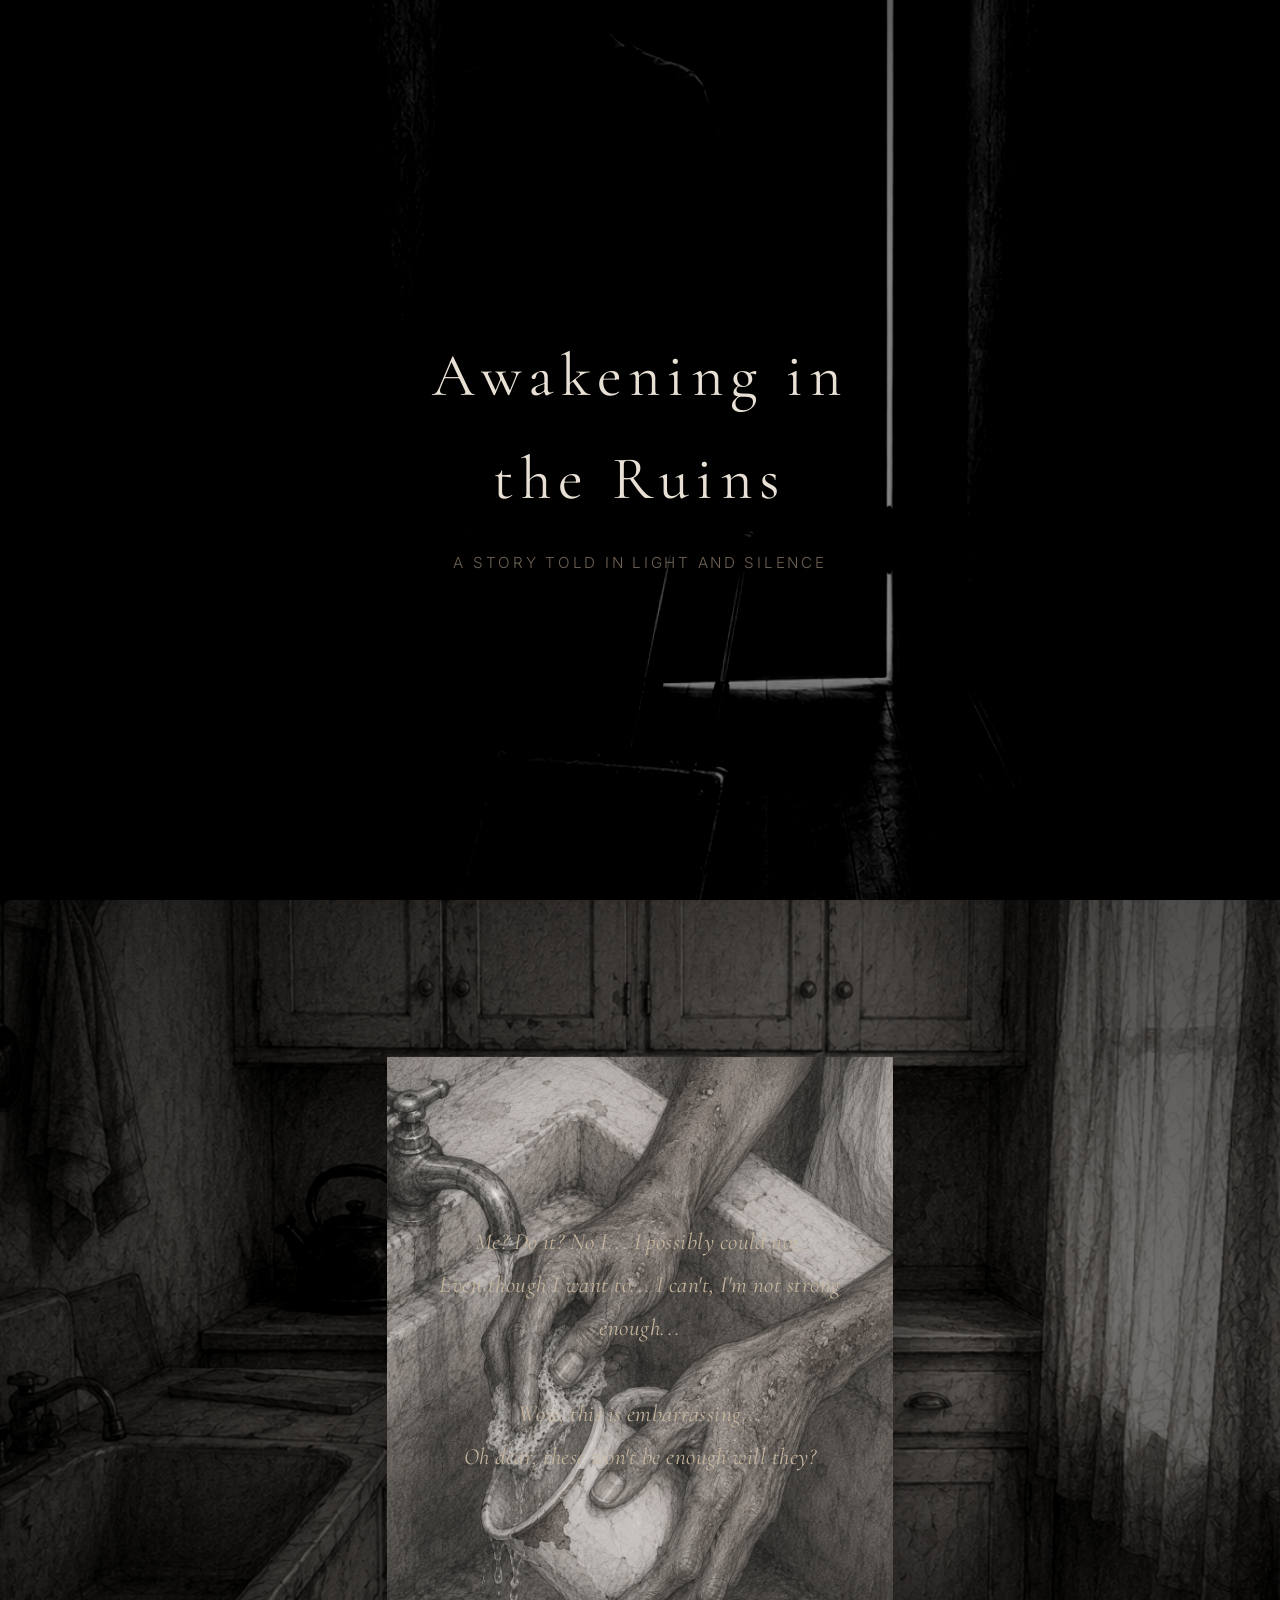
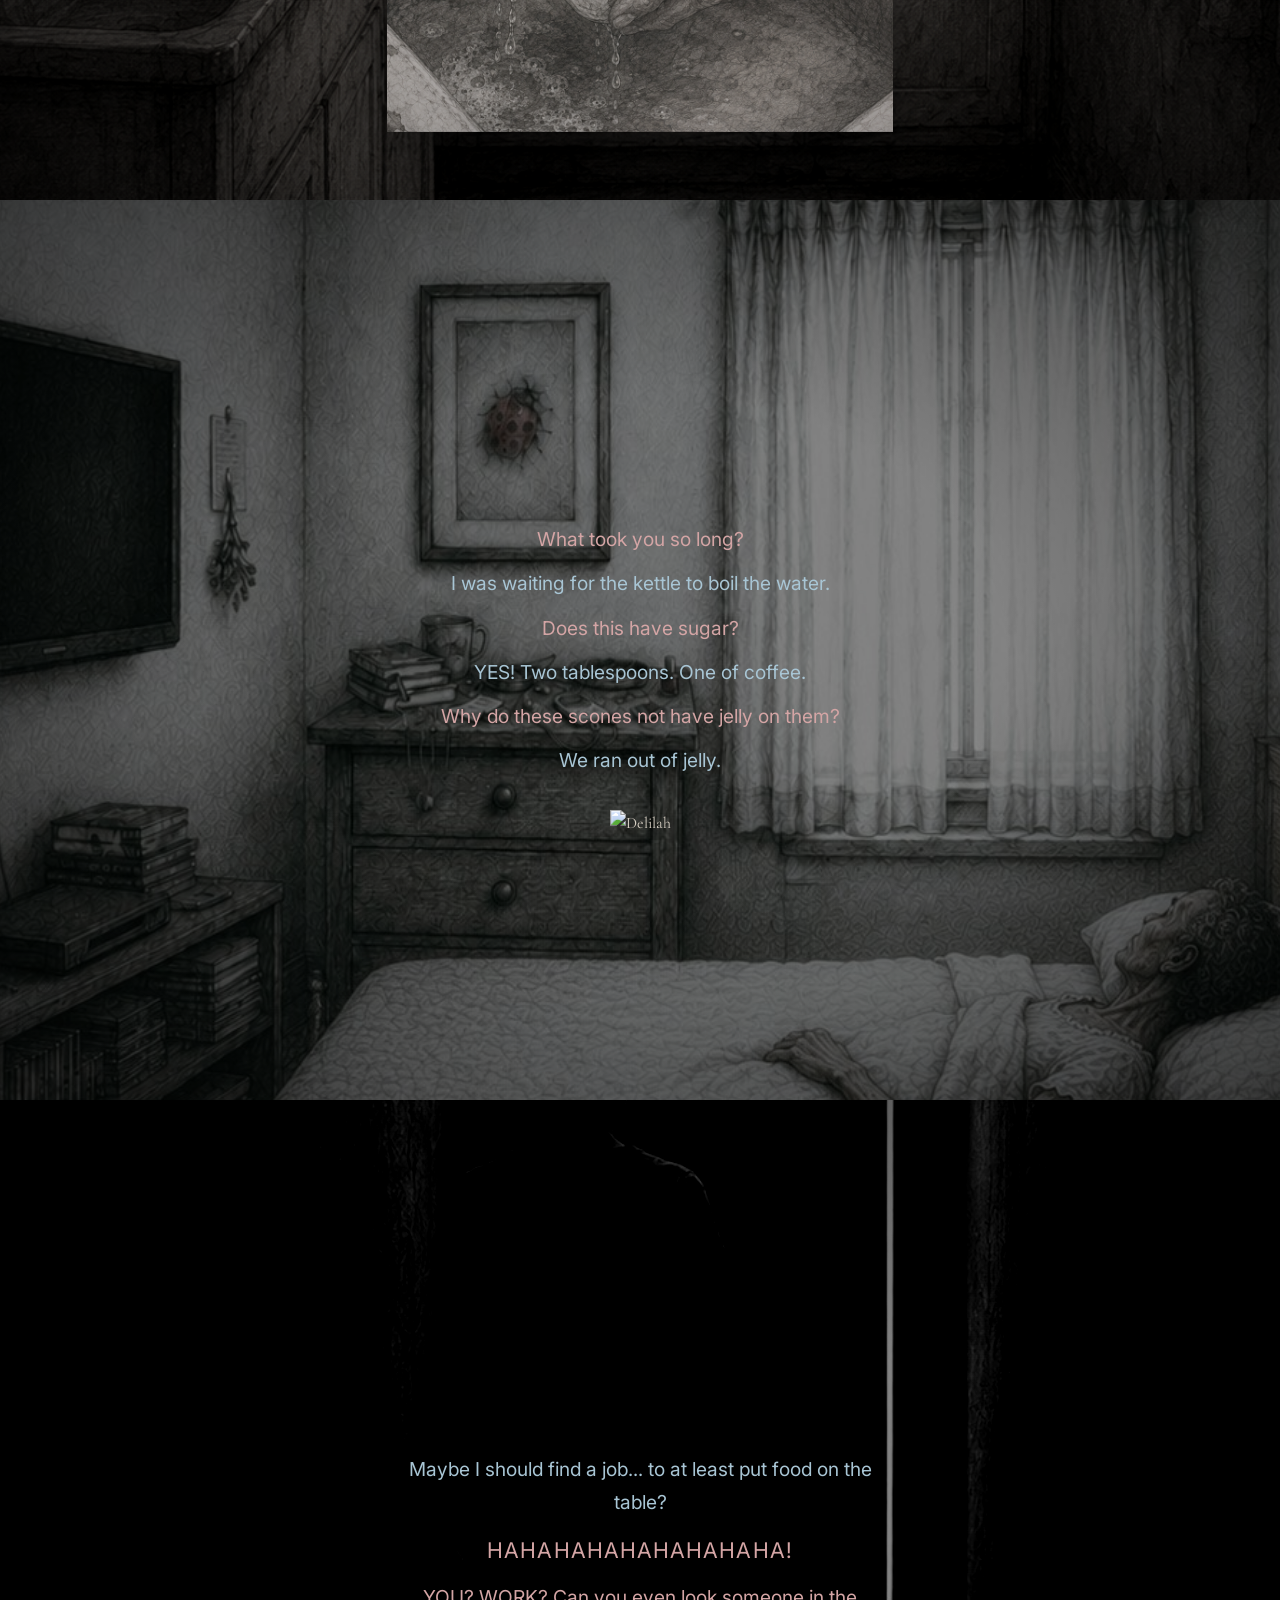
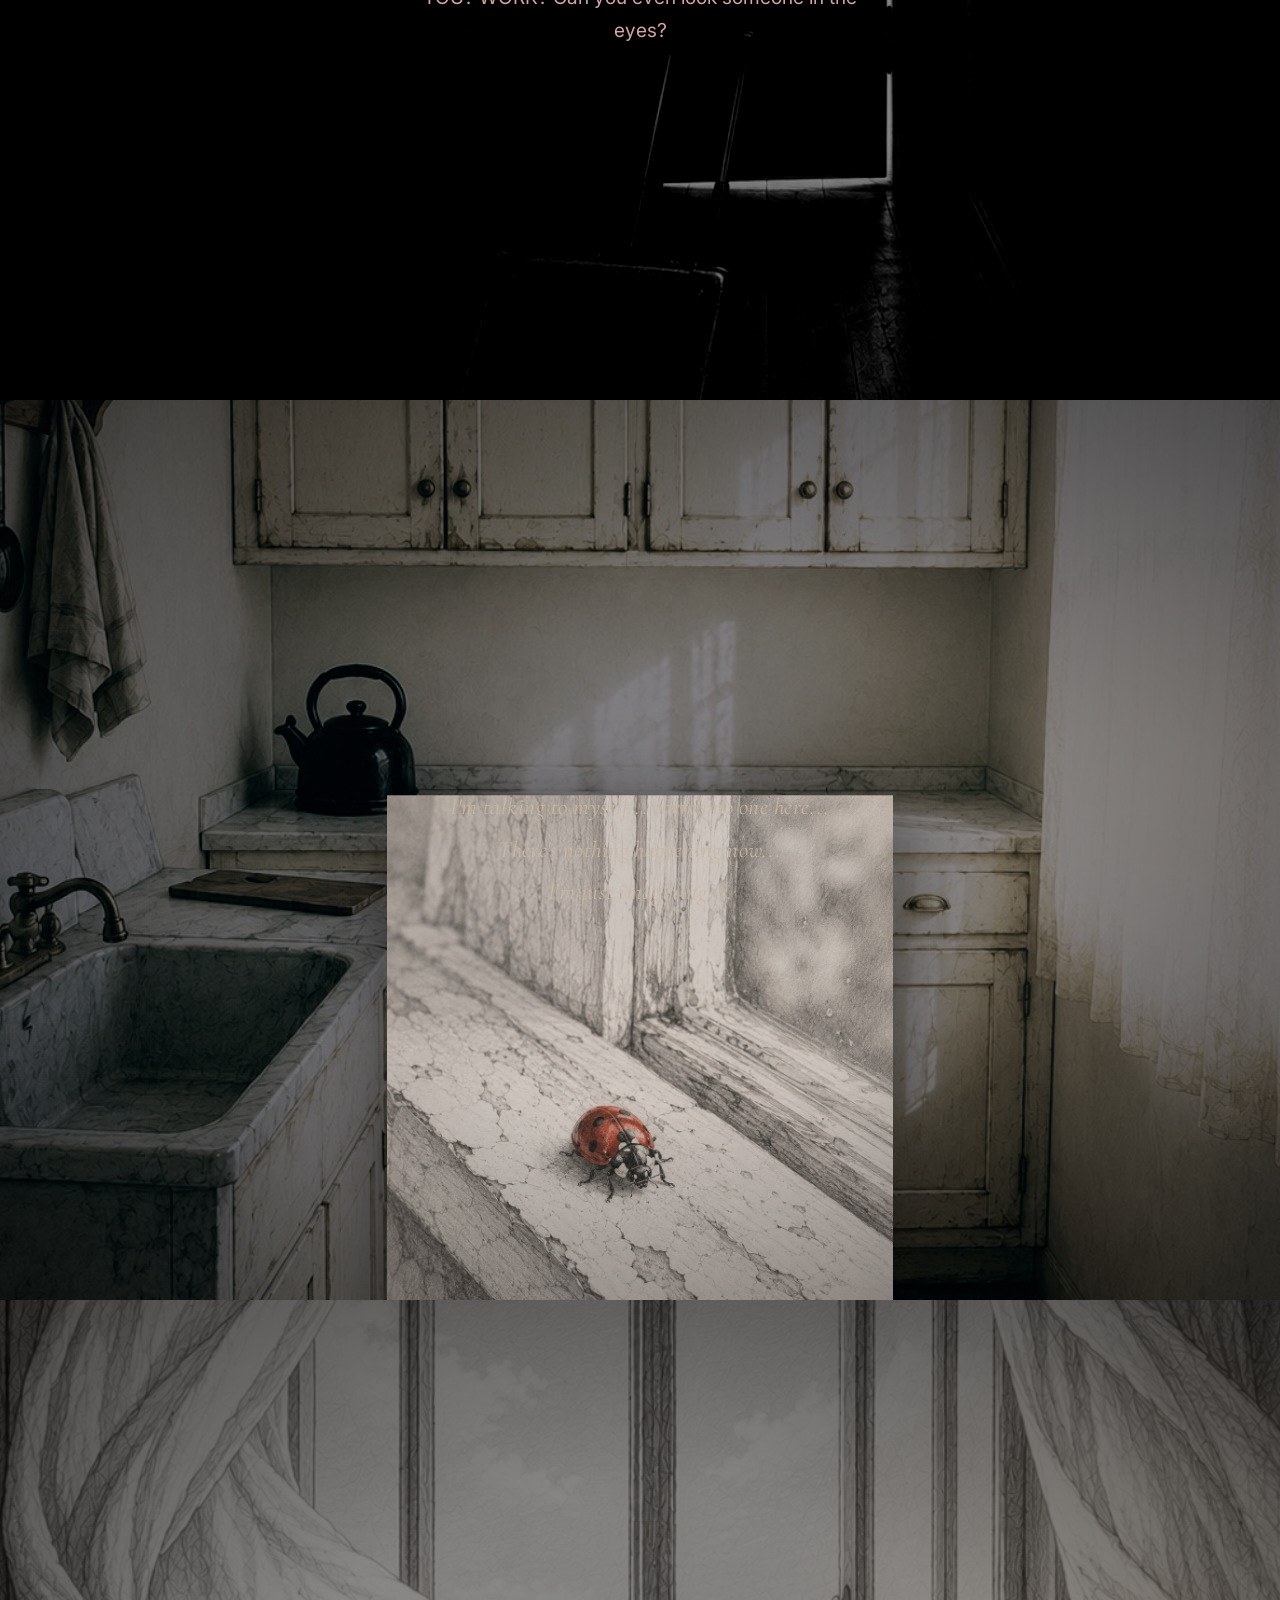
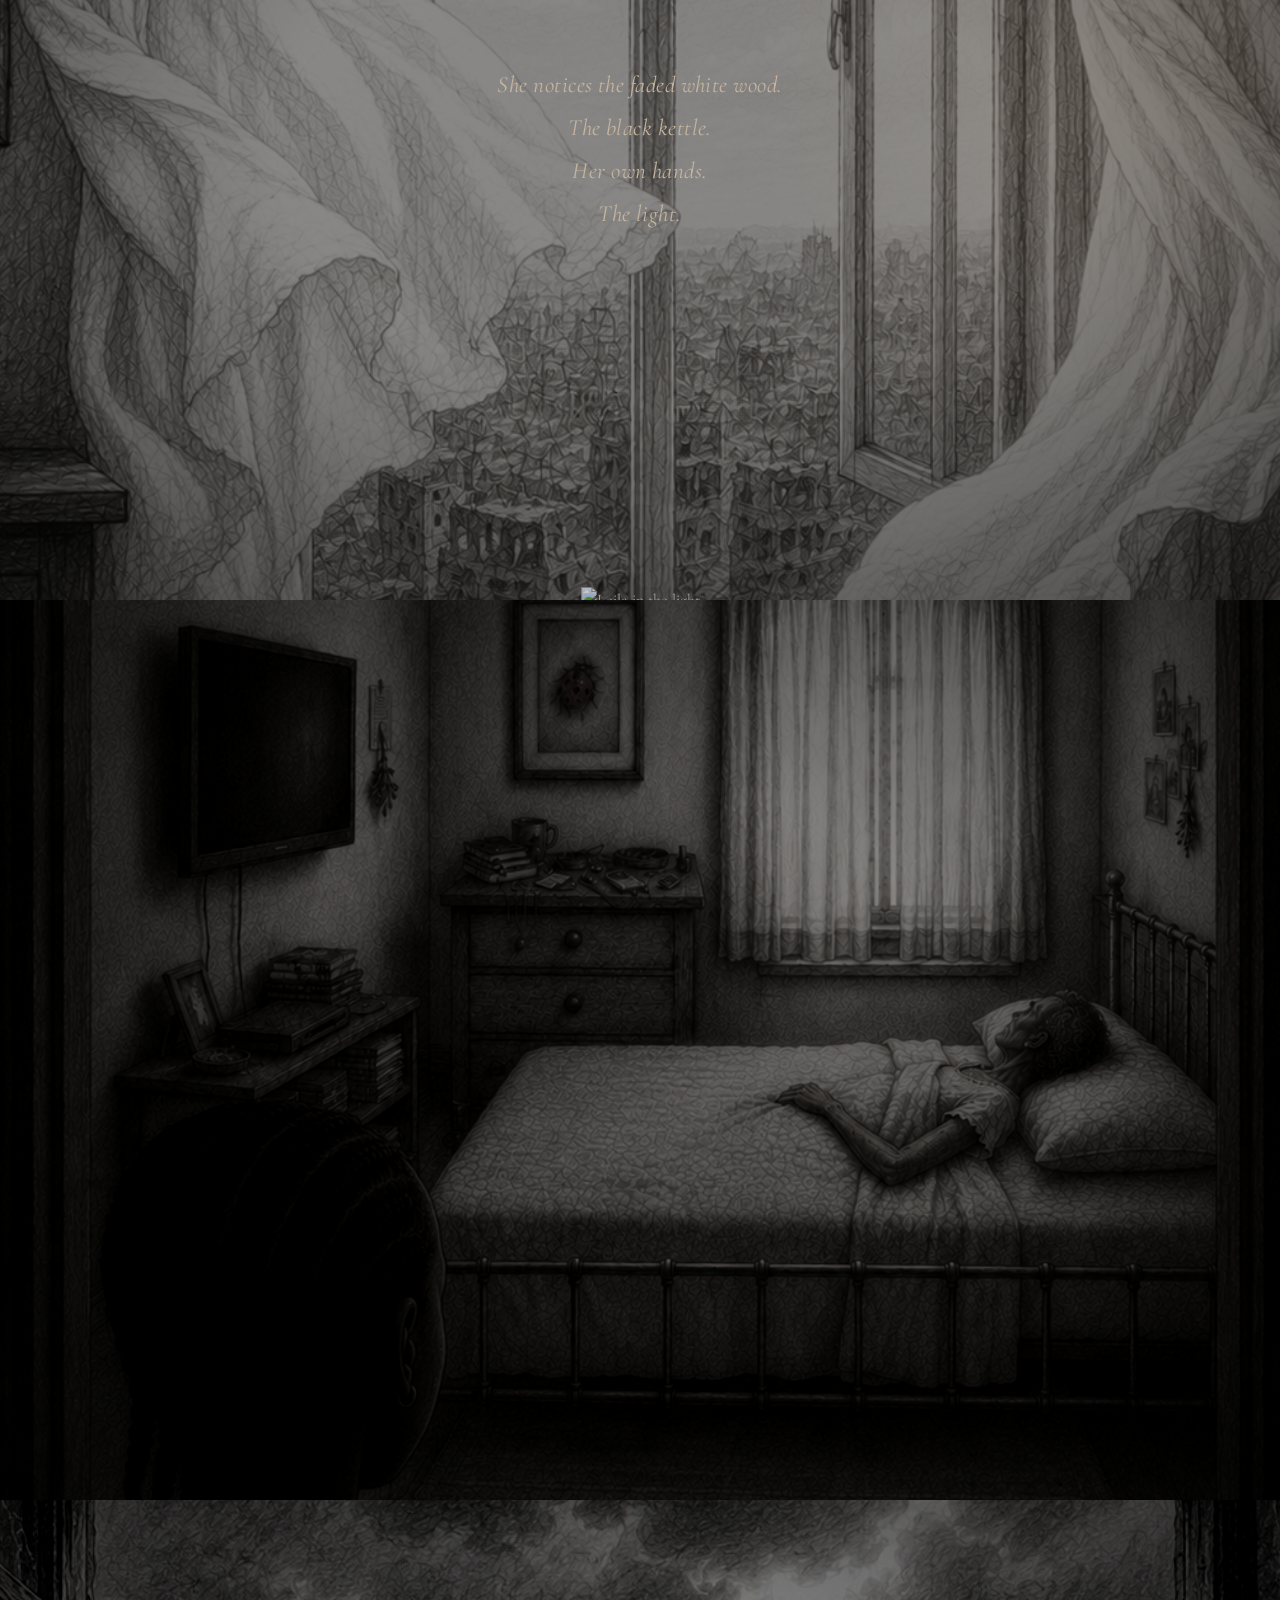
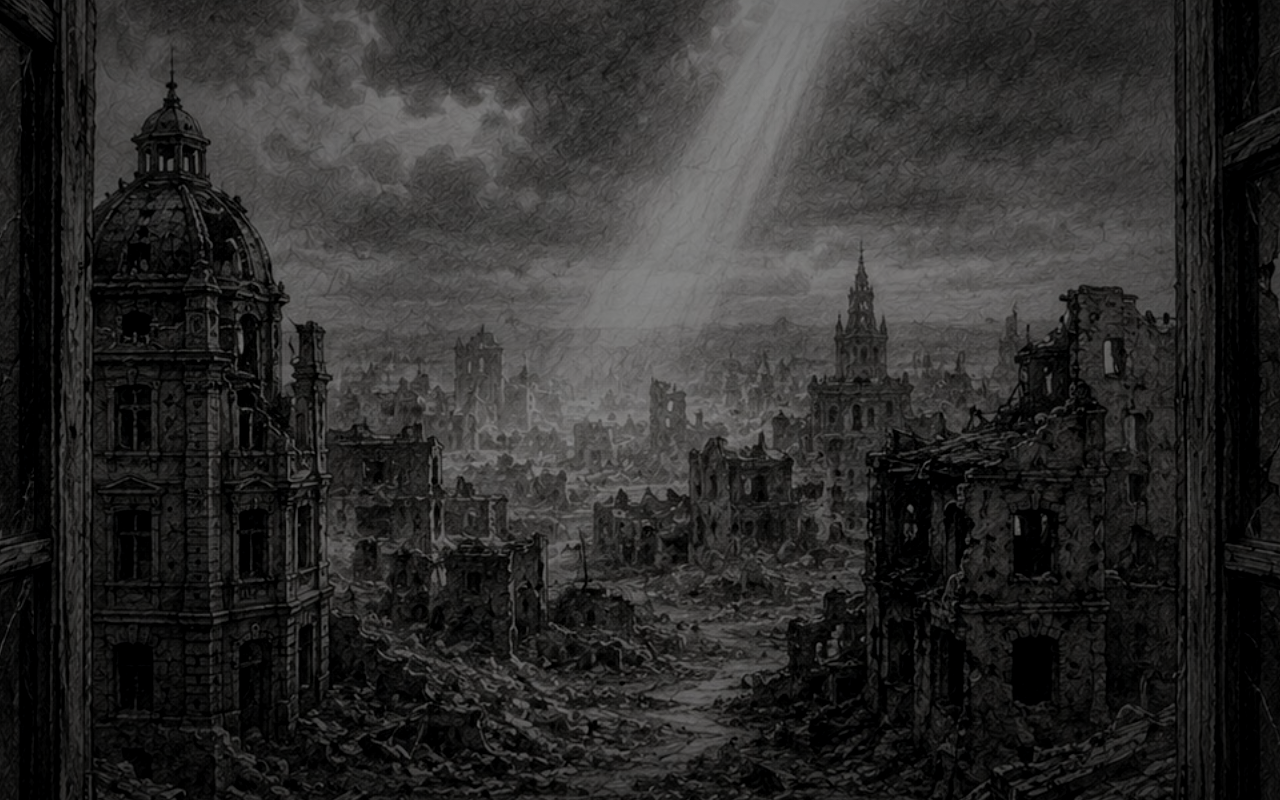
==== 1STORY/index.html @ d8fbcab4 "1st story 1st commit" ====
<!DOCTYPE html>
<html lang="en">
<head>
  <meta charset="UTF-8" />
  <meta name="viewport" content="width=device-width, initial-scale=1.0" />
  <title>Awakening in the Ruins</title>
  <link rel="preconnect" href="https://fonts.googleapis.com">
  <link href="https://fonts.googleapis.com/css2?family=Cormorant+Garamond:ital,wght@0,400;0,600;1,400&family=Inter:wght@300;400;500&display=swap" rel="stylesheet">
  <style>
    /* ========== RESET & BASE ========== */
    *, *::before, *::after { box-sizing: border-box; margin: 0; padding: 0; }
    html { scroll-behavior: smooth; }
    body {
      font-family: 'Cormorant Garamond', Georgia, serif;
      background: #0a0a0a;
      color: #d8d0c4;
      line-height: 1.7;
      overflow-x: hidden;
      cursor: default;
    }

    /* ========== PROGRESS ========== */
    #progress {
      position: fixed;
      top: 0;
      left: 0;
      height: 2px;
      background: linear-gradient(90deg, #8a7a6a, #c9b8a0);
      width: 0%;
      z-index: 200;
      transition: width 0.08s linear;
    }

    /* ========== FULL-SCREEN SCENE ========== */
    .scene {
      position: relative;
      width: 100%;
      min-height: 100vh;
      height: 100vh;
      overflow: hidden;
      display: flex;
      align-items: center;
      justify-content: center;
    }

    /* Layer system for depth */
    .layer {
      position: absolute;
      inset: 0;
      width: 100%;
      height: 100%;
    }

    .bg-layer {
      z-index: 1;
      background-size: cover;
      background-position: center;
      background-repeat: no-repeat;
      filter: brightness(0.55) contrast(1.15) saturate(0.7);
      transform: scale(1.05);
      transition: transform 0.1s linear;
    }

    .mid-layer {
      z-index: 2;
      display: flex;
      align-items: center;
      justify-content: center;
      pointer-events: none;
    }

    .mid-layer img {
      max-width: 70%;
      max-height: 75vh;
      object-fit: contain;
      filter: drop-shadow(0 20px 40px rgba(0,0,0,0.6));
      opacity: 0;
      transform: translateY(40px) scale(0.97);
      transition: opacity 1.2s cubic-bezier(0.22, 1, 0.36, 1),
                  transform 1.2s cubic-bezier(0.22, 1, 0.36, 1);
    }

    .mid-layer img.visible {
      opacity: 1;
      transform: translateY(0) scale(1);
    }

    /* Text layer */
    .text-layer {
      position: relative;
      z-index: 10;
      max-width: 620px;
      padding: 0 6vw;
      text-align: center;
    }

    /* ========== TYPOGRAPHY ========== */
    .internal {
      font-family: 'Cormorant Garamond', serif;
      font-style: italic;
      font-weight: 400;
      font-size: clamp(1.15rem, 2.4vw, 1.45rem);
      color: #c9b8a0;
      letter-spacing: 0.02em;
      line-height: 1.85;
      opacity: 0;
      transform: translateY(25px);
      transition: opacity 1s ease, transform 1s ease;
    }
    .internal.visible {
      opacity: 0.95;
      transform: translateY(0);
    }

    .dialogue {
      font-family: 'Inter', system-ui, sans-serif;
      font-weight: 400;
      font-size: clamp(1rem, 2vw, 1.2rem);
      line-height: 1.7;
      margin: 0.6em 0;
      opacity: 0;
      transform: translateY(20px);
      transition: opacity 0.9s ease, transform 0.9s ease;
    }
    .dialogue.visible {
      opacity: 1;
      transform: translateY(0);
    }

    .delilah { color: #d4a5a5; }
    .leila   { color: #a8c5d4; }

    .title {
      font-family: 'Cormorant Garamond', serif;
      font-weight: 400;
      font-size: clamp(2.2rem, 6vw, 3.8rem);
      letter-spacing: 0.12em;
      color: #e8e0d5;
      margin-bottom: 1.2rem;
      opacity: 0;
      transform: translateY(30px);
      transition: all 1.4s cubic-bezier(0.22, 1, 0.36, 1);
    }
    .title.visible {
      opacity: 1;
      transform: translateY(0);
    }

    .subtitle {
      font-family: 'Inter', sans-serif;
      font-weight: 300;
      font-size: 0.95rem;
      letter-spacing: 0.18em;
      text-transform: uppercase;
      color: #8a7a6a;
      opacity: 0;
      transition: opacity 1.6s ease 0.3s;
    }
    .subtitle.visible { opacity: 0.8; }

    /* ========== SPECIAL EFFECTS ========== */
    /* Soft floating */
    .float {
      animation: float 8s ease-in-out infinite;
    }
    @keyframes float {
      0%, 100% { transform: translateY(0); }
      50% { transform: translateY(-12px); }
    }

    /* Subtle tilt on intense moments */
    .tilt {
      transition: transform 0.4s ease;
    }
    .tilt.active {
      transform: rotate(-1.2deg) scale(1.02);
    }

    /* Shake for confrontation */
    .shake {
      animation: none;
    }
    .shake.active {
      animation: shake 0.5s cubic-bezier(.36,.07,.19,.97) both;
    }
    @keyframes shake {
      10%, 90% { transform: translateX(-1px); }
      20%, 80% { transform: translateX(2px); }
      30%, 50%, 70% { transform: translateX(-3px); }
      40%, 60% { transform: translateX(3px); }
    }

    /* Light beam for awakening */
    .light-beam {
      position: absolute;
      top: 0;
      right: -10%;
      width: 55%;
      height: 100%;
      background: radial-gradient(ellipse at 70% 40%, rgba(255, 220, 170, 0.12) 0%, transparent 65%);
      z-index: 3;
      pointer-events: none;
      opacity: 0;
      transition: opacity 2s ease;
    }
    .light-beam.visible { opacity: 1; }

    /* Sumi-e atmosphere overlays */
    .ink-wash {
      position: absolute;
      inset: 0;
      background: radial-gradient(ellipse at center, transparent 40%, rgba(0,0,0,0.45) 100%);
      z-index: 4;
      pointer-events: none;
    }

    /* Caption under images */
    .caption {
      position: absolute;
      bottom: 6vh;
      left: 0;
      right: 0;
      text-align: center;
      font-family: 'Inter', sans-serif;
      font-size: 0.75rem;
      letter-spacing: 0.15em;
      text-transform: uppercase;
      color: #6a5e52;
      z-index: 15;
      opacity: 0;
      transition: opacity 1s ease 0.4s;
    }
    .caption.visible { opacity: 0.7; }

    /* Final lines */
    .final-line {
      font-family: 'Cormorant Garamond', serif;
      font-size: clamp(1.3rem, 3vw, 1.8rem);
      letter-spacing: 0.08em;
      color: #c9b8a0;
      margin: 0.8rem 0;
      opacity: 0;
      transform: translateY(20px);
      transition: all 1.2s ease;
    }
    .final-line.visible {
      opacity: 0.95;
      transform: translateY(0);
    }

    /* Mobile */
    @media (max-width: 700px) {
      .mid-layer img { max-width: 88%; max-height: 55vh; }
      .text-layer { padding: 0 5vw; }
      .scene { height: auto; min-height: 100vh; padding: 12vh 0; }
    }
  </style>
</head>
<body>

  <div id="progress"></div>

  <!-- ========== INTRO ========== -->
  <section class="scene" id="intro">
    <div class="layer bg-layer" style="background-image: url('images/bg-dark-texture.jpg');"></div>
    <div class="ink-wash"></div>
    <div class="text-layer">
      <h1 class="title">Awakening in the Ruins</h1>
      <p class="subtitle">A story told in light and silence</p>
    </div>
  </section>

  <!-- ========== KITCHEN ========== -->
  <section class="scene" id="kitchen">
    <div class="layer bg-layer" style="background-image: url('images/bg-kitchen-dark.jpg');"></div>
    <div class="ink-wash"></div>

    <div class="layer mid-layer">
      <img src="images/01-leila-washing-cup.jpg" alt="Leila washing a cup" class="float" data-speed="0.15">
    </div>

    <div class="text-layer">
      <p class="internal">
        Me? Do it? No I... I possibly could not.<br>
        Even though I want to... I can't, I'm not strong enough...<br><br>
        Wow, this is embarrassing...<br>
        Oh dear, these won't be enough will they?
      </p>
    </div>
    <p class="caption">The last scones • The empty cabinets</p>
  </section>

  <!-- ========== BEDROOM ========== -->
  <section class="scene" id="bedroom">
    <div class="layer bg-layer" style="background-image: url('images/bg-bedroom.jpg');"></div>
    <div class="ink-wash"></div>

    <div class="layer mid-layer">
      <img src="images/03-delilah-portrait.jpg" alt="Delilah" data-speed="0.12">
    </div>

    <div class="text-layer">
      <p class="dialogue delilah">What took you so long?</p>
      <p class="dialogue leila">I was waiting for the kettle to boil the water.</p>
      <p class="dialogue delilah">Does this have sugar?</p>
      <p class="dialogue leila">YES! Two tablespoons. One of coffee.</p>
      <p class="dialogue delilah">Why do these scones not have jelly on them?</p>
      <p class="dialogue leila">We ran out of jelly.</p>
    </div>
    <p class="caption">Delilah</p>
  </section>

  <!-- ========== ARGUMENT ========== -->
  <section class="scene" id="argument">
    <div class="layer bg-layer" style="background-image: url('images/bg-dark-texture.jpg');"></div>
    <div class="ink-wash"></div>

    <div class="text-layer">
      <p class="dialogue leila">Maybe I should find a job... to at least put food on the table?</p>
      <p class="dialogue delilah" style="font-size: 1.35rem; letter-spacing: 0.05em;">HAHAHAHAHAHAHAHAHA!</p>
      <p class="dialogue delilah">YOU? WORK? Can you even look someone in the eyes?</p>
    </div>
  </section>

  <!-- ========== AWAKENING ========== -->
  <section class="scene" id="awakening">
    <div class="layer bg-layer" style="background-image: url('images/bg-kitchen-light.jpg');"></div>
    <div class="light-beam"></div>
    <div class="ink-wash"></div>

    <div class="layer mid-layer">
      <img src="images/06-ladybug.jpg" alt="Ladybug" class="float" data-speed="0.08">
    </div>

    <div class="text-layer">
      <p class="internal">
        I'm talking to myself... there's no one here...<br>
        There's nothing happening now...<br>
        I'm just imagining it.
      </p>
    </div>
    <p class="caption">The first real thing</p>
  </section>

  <!-- ========== BODY AWARENESS ========== -->
  <section class="scene" id="awareness">
    <div class="layer bg-layer" style="background-image: url('images/bg-window-light.jpg');"></div>
    <div class="light-beam visible"></div>
    <div class="ink-wash"></div>

    <div class="layer mid-layer">
      <img src="images/07-leila-in-light.jpg" alt="Leila in the light" data-speed="0.1">
    </div>

    <div class="text-layer">
      <p class="internal">
        She notices the faded white wood.<br>
        The black kettle.<br>
        Her own hands.<br>
        The light.
      </p>
    </div>
  </section>

  <!-- ========== CONFRONTATION ========== -->
  <section class="scene" id="confrontation">
    <div class="layer bg-layer" style="background-image: url('images/bg-bedroom-dark.jpg');"></div>
    <div class="ink-wash"></div>

    <div class="layer mid-layer">
      <img src="images/08-pillow.jpg" alt="The pillow" class="tilt" data-speed="0.05">
    </div>

    <div class="text-layer">
      <p class="dialogue leila" style="font-size: 1.3rem;">I'm leaving!</p>
      <p class="dialogue delilah">Not this again!</p>
      <p class="dialogue leila">I finally understand what you meant...<br>It was all in my head.</p>
    </div>
    <p class="caption">You wanted to die... so there</p>
  </section>

  <!-- ========== ESCAPE ========== -->
  <section class="scene" id="escape">
    <div class="layer bg-layer" style="background-image: url('images/bg-ruins.jpg');"></div>
    <div class="ink-wash"></div>

    <div class="layer mid-layer">
      <img src="images/10-dancing-in-ruins.jpg" alt="Leila dancing" class="float" data-speed="0.18">
    </div>

    <div class="text-layer">
      <p class="final-line">It was all in her head.</p>
      <p class="final-line">And now she was free.</p>
    </div>
  </section>

  <script>
    // Progress bar
    const progress = document.getElementById('progress');
    window.addEventListener('scroll', () => {
      const scrollTop = window.scrollY;
      const docHeight = document.documentElement.scrollHeight - window.innerHeight;
      progress.style.width = (scrollTop / docHeight) * 100 + '%';
    });

    // Intersection Observer for progressive reveal
    const observerOptions = { threshold: 0.25, rootMargin: '0px 0px -10% 0px' };
    
    const revealObserver = new IntersectionObserver((entries) => {
      entries.forEach(entry => {
        if (entry.isIntersecting) {
          entry.target.classList.add('visible');
          
          // Special effects for intense scenes
          if (entry.target.closest('#confrontation')) {
            const img = entry.target.closest('.scene').querySelector('.tilt');
            if (img) {
              img.classList.add('active');
              setTimeout(() => img.classList.remove('active'), 800);
            }
          }
          
          // Light beam
          const beam = entry.target.closest('.scene')?.querySelector('.light-beam');
          if (beam) beam.classList.add('visible');
        }
      });
    }, observerOptions);

    // Observe all revealable elements
    document.querySelectorAll('.internal, .dialogue, .title, .subtitle, .final-line, .mid-layer img, .caption')
      .forEach(el => revealObserver.observe(el));

    // Simple parallax on background layers
    const bgLayers = document.querySelectorAll('.bg-layer');
    const midImages = document.querySelectorAll('.mid-layer img[data-speed]');

    window.addEventListener('scroll', () => {
      const scrollY = window.scrollY;

      bgLayers.forEach(layer => {
        const speed = 0.25;
        const yPos = -(scrollY * speed);
        layer.style.transform = `scale(1.08) translateY(${yPos * 0.15}px)`;
      });

      midImages.forEach(img => {
        const speed = parseFloat(img.dataset.speed) || 0.1;
        const rect = img.getBoundingClientRect();
        const center = rect.top + rect.height / 2;
        const viewCenter = window.innerHeight / 2;
        const offset = (center - viewCenter) * speed;
        img.style.transform = `translateY(${offset}px)`;
      });
    });
  </script>
</body>
</html>
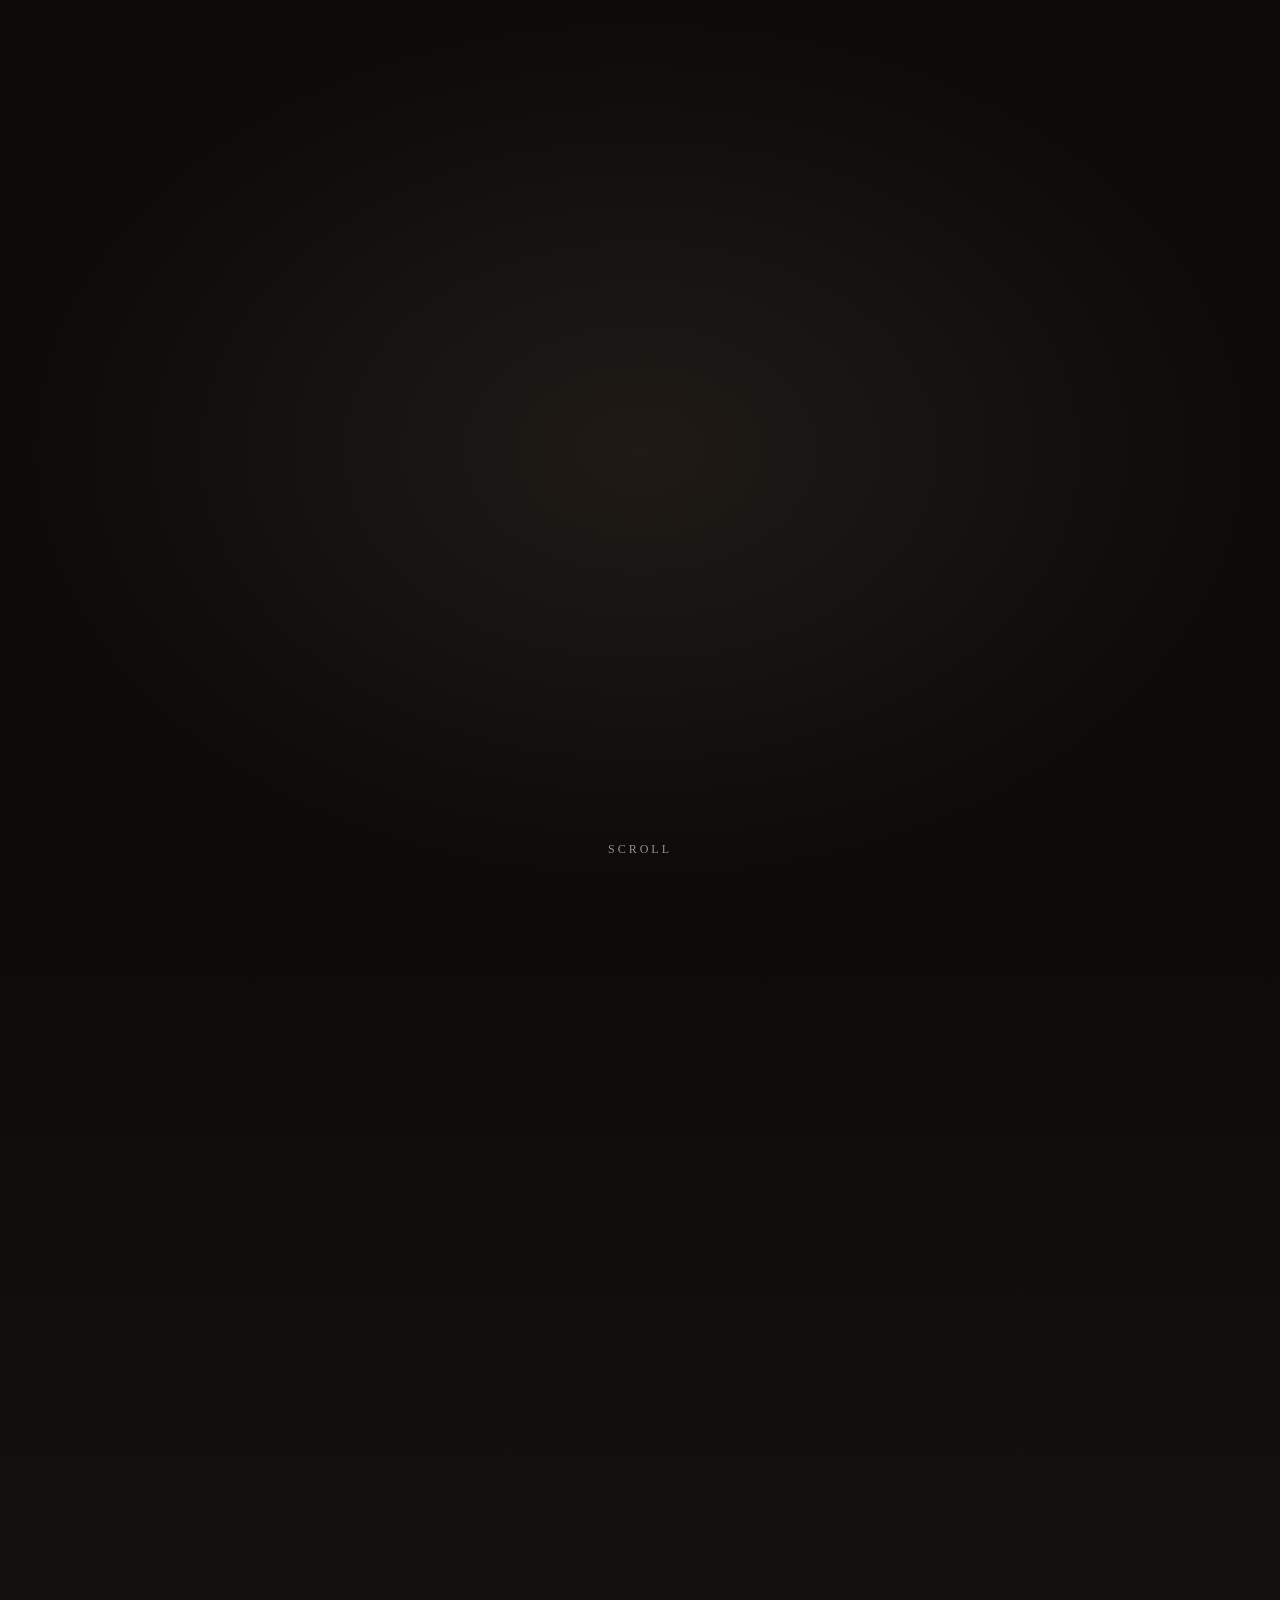
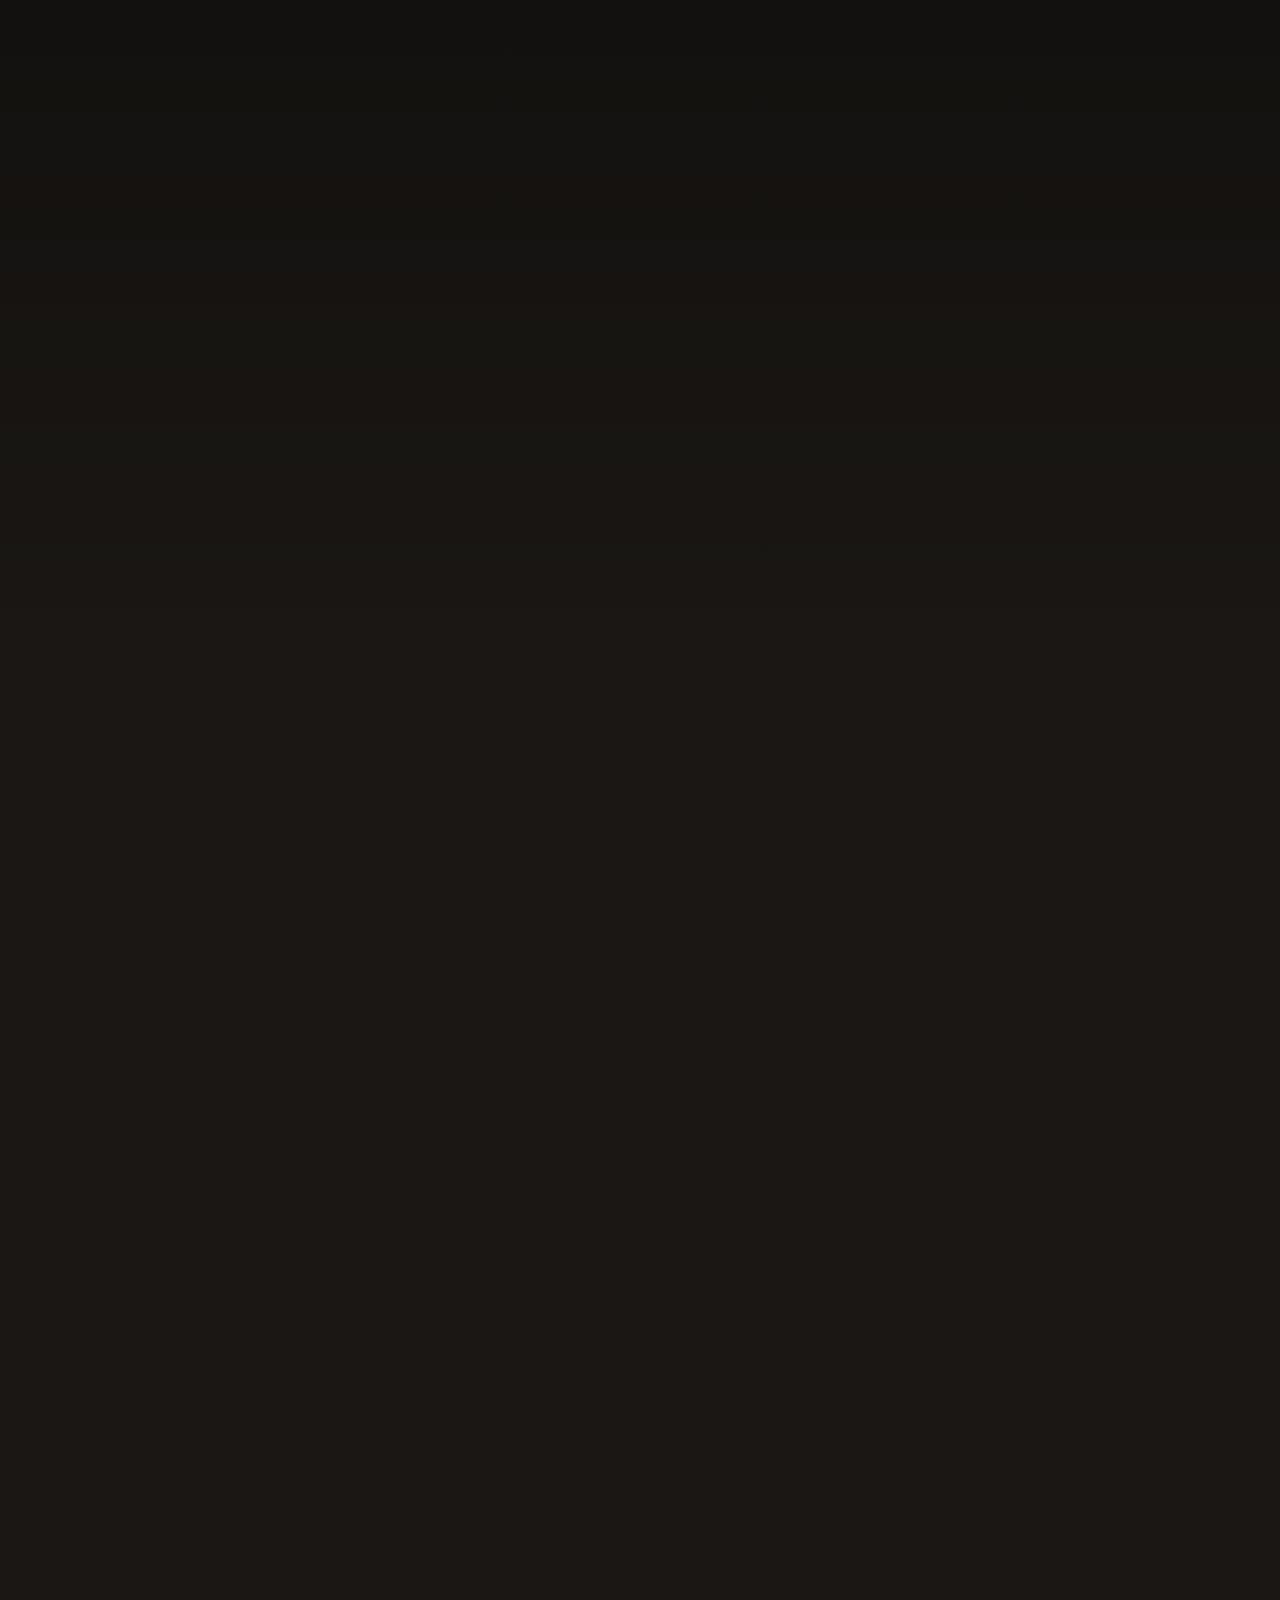
==== commit c7a66772: "1st story 2nd commit" ====
--- a/1STORY/index.html
+++ b/1STORY/index.html
@@ -1,458 +1,1795 @@
 <!DOCTYPE html>
 <html lang="en">
 <head>
-  <meta charset="UTF-8" />
-  <meta name="viewport" content="width=device-width, initial-scale=1.0" />
-  <title>Awakening in the Ruins</title>
-  <link rel="preconnect" href="https://fonts.googleapis.com">
-  <link href="https://fonts.googleapis.com/css2?family=Cormorant+Garamond:ital,wght@0,400;0,600;1,400&family=Inter:wght@300;400;500&display=swap" rel="stylesheet">
-  <style>
-    /* ========== RESET & BASE ========== */
-    *, *::before, *::after { box-sizing: border-box; margin: 0; padding: 0; }
-    html { scroll-behavior: smooth; }
-    body {
-      font-family: 'Cormorant Garamond', Georgia, serif;
-      background: #0a0a0a;
-      color: #d8d0c4;
-      line-height: 1.7;
-      overflow-x: hidden;
-      cursor: default;
-    }
-
-    /* ========== PROGRESS ========== */
-    #progress {
-      position: fixed;
-      top: 0;
-      left: 0;
-      height: 2px;
-      background: linear-gradient(90deg, #8a7a6a, #c9b8a0);
-      width: 0%;
-      z-index: 200;
-      transition: width 0.08s linear;
-    }
-
-    /* ========== FULL-SCREEN SCENE ========== */
-    .scene {
-      position: relative;
-      width: 100%;
-      min-height: 100vh;
-      height: 100vh;
-      overflow: hidden;
-      display: flex;
-      align-items: center;
-      justify-content: center;
-    }
-
-    /* Layer system for depth */
-    .layer {
-      position: absolute;
-      inset: 0;
-      width: 100%;
-      height: 100%;
-    }
-
-    .bg-layer {
-      z-index: 1;
-      background-size: cover;
-      background-position: center;
-      background-repeat: no-repeat;
-      filter: brightness(0.55) contrast(1.15) saturate(0.7);
-      transform: scale(1.05);
-      transition: transform 0.1s linear;
-    }
-
-    .mid-layer {
-      z-index: 2;
-      display: flex;
-      align-items: center;
-      justify-content: center;
-      pointer-events: none;
-    }
-
-    .mid-layer img {
-      max-width: 70%;
-      max-height: 75vh;
-      object-fit: contain;
-      filter: drop-shadow(0 20px 40px rgba(0,0,0,0.6));
-      opacity: 0;
-      transform: translateY(40px) scale(0.97);
-      transition: opacity 1.2s cubic-bezier(0.22, 1, 0.36, 1),
-                  transform 1.2s cubic-bezier(0.22, 1, 0.36, 1);
-    }
-
-    .mid-layer img.visible {
-      opacity: 1;
-      transform: translateY(0) scale(1);
-    }
-
-    /* Text layer */
-    .text-layer {
-      position: relative;
-      z-index: 10;
-      max-width: 620px;
-      padding: 0 6vw;
-      text-align: center;
-    }
-
-    /* ========== TYPOGRAPHY ========== */
-    .internal {
-      font-family: 'Cormorant Garamond', serif;
-      font-style: italic;
-      font-weight: 400;
-      font-size: clamp(1.15rem, 2.4vw, 1.45rem);
-      color: #c9b8a0;
-      letter-spacing: 0.02em;
-      line-height: 1.85;
-      opacity: 0;
-      transform: translateY(25px);
-      transition: opacity 1s ease, transform 1s ease;
-    }
-    .internal.visible {
-      opacity: 0.95;
-      transform: translateY(0);
-    }
-
-    .dialogue {
-      font-family: 'Inter', system-ui, sans-serif;
-      font-weight: 400;
-      font-size: clamp(1rem, 2vw, 1.2rem);
-      line-height: 1.7;
-      margin: 0.6em 0;
-      opacity: 0;
-      transform: translateY(20px);
-      transition: opacity 0.9s ease, transform 0.9s ease;
-    }
-    .dialogue.visible {
-      opacity: 1;
-      transform: translateY(0);
-    }
-
-    .delilah { color: #d4a5a5; }
-    .leila   { color: #a8c5d4; }
-
-    .title {
-      font-family: 'Cormorant Garamond', serif;
-      font-weight: 400;
-      font-size: clamp(2.2rem, 6vw, 3.8rem);
-      letter-spacing: 0.12em;
-      color: #e8e0d5;
-      margin-bottom: 1.2rem;
-      opacity: 0;
-      transform: translateY(30px);
-      transition: all 1.4s cubic-bezier(0.22, 1, 0.36, 1);
-    }
-    .title.visible {
-      opacity: 1;
-      transform: translateY(0);
-    }
-
-    .subtitle {
-      font-family: 'Inter', sans-serif;
-      font-weight: 300;
-      font-size: 0.95rem;
-      letter-spacing: 0.18em;
-      text-transform: uppercase;
-      color: #8a7a6a;
-      opacity: 0;
-      transition: opacity 1.6s ease 0.3s;
-    }
-    .subtitle.visible { opacity: 0.8; }
-
-    /* ========== SPECIAL EFFECTS ========== */
-    /* Soft floating */
-    .float {
-      animation: float 8s ease-in-out infinite;
-    }
-    @keyframes float {
-      0%, 100% { transform: translateY(0); }
-      50% { transform: translateY(-12px); }
-    }
-
-    /* Subtle tilt on intense moments */
-    .tilt {
-      transition: transform 0.4s ease;
-    }
-    .tilt.active {
-      transform: rotate(-1.2deg) scale(1.02);
-    }
-
-    /* Shake for confrontation */
-    .shake {
-      animation: none;
-    }
-    .shake.active {
-      animation: shake 0.5s cubic-bezier(.36,.07,.19,.97) both;
-    }
-    @keyframes shake {
-      10%, 90% { transform: translateX(-1px); }
-      20%, 80% { transform: translateX(2px); }
-      30%, 50%, 70% { transform: translateX(-3px); }
-      40%, 60% { transform: translateX(3px); }
-    }
-
-    /* Light beam for awakening */
-    .light-beam {
-      position: absolute;
-      top: 0;
-      right: -10%;
-      width: 55%;
-      height: 100%;
-      background: radial-gradient(ellipse at 70% 40%, rgba(255, 220, 170, 0.12) 0%, transparent 65%);
-      z-index: 3;
-      pointer-events: none;
-      opacity: 0;
-      transition: opacity 2s ease;
-    }
-    .light-beam.visible { opacity: 1; }
-
-    /* Sumi-e atmosphere overlays */
-    .ink-wash {
-      position: absolute;
-      inset: 0;
-      background: radial-gradient(ellipse at center, transparent 40%, rgba(0,0,0,0.45) 100%);
-      z-index: 4;
-      pointer-events: none;
-    }
-
-    /* Caption under images */
-    .caption {
-      position: absolute;
-      bottom: 6vh;
-      left: 0;
-      right: 0;
-      text-align: center;
-      font-family: 'Inter', sans-serif;
-      font-size: 0.75rem;
-      letter-spacing: 0.15em;
-      text-transform: uppercase;
-      color: #6a5e52;
-      z-index: 15;
-      opacity: 0;
-      transition: opacity 1s ease 0.4s;
-    }
-    .caption.visible { opacity: 0.7; }
-
-    /* Final lines */
-    .final-line {
-      font-family: 'Cormorant Garamond', serif;
-      font-size: clamp(1.3rem, 3vw, 1.8rem);
-      letter-spacing: 0.08em;
-      color: #c9b8a0;
-      margin: 0.8rem 0;
-      opacity: 0;
-      transform: translateY(20px);
-      transition: all 1.2s ease;
-    }
-    .final-line.visible {
-      opacity: 0.95;
-      transform: translateY(0);
-    }
-
-    /* Mobile */
-    @media (max-width: 700px) {
-      .mid-layer img { max-width: 88%; max-height: 55vh; }
-      .text-layer { padding: 0 5vw; }
-      .scene { height: auto; min-height: 100vh; padding: 12vh 0; }
-    }
-  </style>
+<meta charset="UTF-8">
+<meta name="viewport" content="width=device-width, initial-scale=1.0">
+<title>Ladybug — A Scrolly Story</title>
+<script src="https://cdnjs.cloudflare.com/ajax/libs/gsap/3.12.5/gsap.min.js"></script>
+<script src="https://cdnjs.cloudflare.com/ajax/libs/gsap/3.12.5/ScrollTrigger.min.js"></script>
+<style>
+  :root {
+    --bg-dark: #0c0b0a;
+    --bg-kitchen: #1a1714;
+    --bg-bedroom: #12100e;
+    --text-main: #e8e0d5;
+    --text-dim: #9a8f82;
+    --accent: #c45c3a;
+    --light-beam: #f5e6c8;
+    --ladybug: #d62828;
+  }
+
+  * { margin: 0; padding: 0; box-sizing: border-box; }
+  html { scroll-behavior: smooth; }
+  body {
+    font-family: 'Georgia', 'Times New Roman', serif;
+    background: var(--bg-dark);
+    color: var(--text-main);
+    overflow-x: hidden;
+    line-height: 1.65;
+  }
+
+  /* ========== PROGRESS BAR ========== */
+  #progress {
+    position: fixed;
+    top: 0; left: 0;
+    height: 3px;
+    background: linear-gradient(90deg, var(--accent), var(--light-beam));
+    width: 0%;
+    z-index: 9999;
+    transition: width 0.1s linear;
+  }
+
+  /* ========== INTRO ========== */
+  .intro {
+    height: 100vh;
+    display: flex;
+    flex-direction: column;
+    justify-content: center;
+    align-items: center;
+    text-align: center;
+    background: radial-gradient(ellipse at center, #1f1a16 0%, #0c0b0a 70%);
+    position: relative;
+  }
+  .intro h1 {
+    font-size: clamp(2.8rem, 8vw, 5.5rem);
+    font-weight: 400;
+    letter-spacing: 0.08em;
+    opacity: 0;
+    transform: translateY(40px);
+  }
+  .intro p {
+    margin-top: 1.5rem;
+    font-size: 1.1rem;
+    color: var(--text-dim);
+    letter-spacing: 0.3em;
+    text-transform: uppercase;
+    opacity: 0;
+  }
+  .scroll-hint {
+    position: absolute;
+    bottom: 40px;
+    font-size: 0.75rem;
+    color: var(--text-dim);
+    letter-spacing: 0.25em;
+    animation: bounce 2.2s infinite;
+  }
+  @keyframes bounce {
+    0%, 100% { transform: translateY(0); opacity: 0.5; }
+    50% { transform: translateY(8px); opacity: 1; }
+  }
+
+  /* ========== SECTIONS ========== */
+  section {
+    position: relative;
+    padding: 12vh 6vw;
+    min-height: 100vh;
+  }
+  .section-inner {
+    max-width: 780px;
+    margin: 0 auto;
+    position: relative;
+    z-index: 2;
+  }
+
+  /* sticky visual panels */
+  .sticky-visual {
+    position: sticky;
+    top: 0;
+    height: 100vh;
+    width: 100%;
+    overflow: hidden;
+    display: flex;
+    align-items: center;
+    justify-content: center;
+  }
+  .sticky-visual img {
+    width: 100%;
+    height: 100%;
+    object-fit: cover;
+    filter: brightness(0.55) contrast(1.1) saturate(0.7);
+    transition: filter 1.2s ease;
+  }
+
+  /* text blocks */
+  .story-block {
+    margin: 4rem 0;
+    opacity: 0;
+    transform: translateY(60px);
+  }
+  .story-block.visible {
+    opacity: 1;
+    transform: translateY(0);
+    transition: all 1.1s cubic-bezier(0.22, 1, 0.36, 1);
+  }
+
+  p, .dialogue {
+    margin-bottom: 1.4rem;
+    font-size: clamp(1.05rem, 2.2vw, 1.25rem);
+  }
+  .narration {
+    color: var(--text-dim);
+    font-style: italic;
+  }
+  .dialogue {
+    color: var(--text-main);
+  }
+  .character {
+    font-weight: 700;
+    letter-spacing: 0.04em;
+    color: var(--accent);
+    display: block;
+    margin-bottom: 0.3rem;
+    font-size: 0.85rem;
+    text-transform: uppercase;
+  }
+  .leila-name { color: #d4a574; }
+  .delilah-name { color: #a67c6d; }
+
+  /* self-talk special */
+  .self-talk {
+    font-style: italic;
+    color: #b8a99a;
+    border-left: 2px solid #5c4e42;
+    padding-left: 1.4rem;
+    margin: 2rem 0;
+  }
+
+  /* ========== KITCHEN ========== */
+  #kitchen {
+    background: linear-gradient(180deg, #0c0b0a 0%, #1a1714 40%, #1a1714 100%);
+  }
+  .steam {
+    position: absolute;
+    width: 4px; height: 60px;
+    background: linear-gradient(to top, transparent, rgba(255,255,255,0.25));
+    border-radius: 50%;
+    animation: rise 3s ease-in infinite;
+    opacity: 0;
+  }
+  @keyframes rise {
+    0% { transform: translateY(40px) scaleY(0.4); opacity: 0; }
+    30% { opacity: 0.5; }
+    100% { transform: translateY(-120px) scaleY(1.2); opacity: 0; }
+  }
+
+  /* ========== BEDROOM ========== */
+  #bedroom {
+    background: #12100e;
+  }
+  .scar-glow {
+    position: absolute;
+    width: 180px; height: 180px;
+    background: radial-gradient(circle, rgba(196,92,58,0.15) 0%, transparent 70%);
+    border-radius: 50%;
+    pointer-events: none;
+  }
+
+  /* ========== AWAKENING ========== */
+  #awakening {
+    background: #0e0d0b;
+    overflow: hidden;
+  }
+  .light-beam {
+    position: absolute;
+    top: -20%;
+    right: -10%;
+    width: 60vw;
+    height: 140vh;
+    background: linear-gradient(115deg, transparent 30%, rgba(245,230,200,0.08) 50%, transparent 70%);
+    transform: rotate(18deg);
+    opacity: 0;
+    pointer-events: none;
+    z-index: 1;
+  }
+  .light-beam.active {
+    opacity: 1;
+    transition: opacity 2.5s ease;
+  }
+  .ladybug {
+    width: 42px;
+    height: 42px;
+    position: absolute;
+    opacity: 0;
+    filter: drop-shadow(0 0 8px rgba(214,40,40,0.6));
+  }
+  .detail-reveal {
+    opacity: 0;
+    transform: scale(0.92);
+    transition: all 1.8s cubic-bezier(0.22,1,0.36,1);
+  }
+  .detail-reveal.visible {
+    opacity: 1;
+    transform: scale(1);
+  }
+
+  /* ========== CONFRONTATION ========== */
+  #confrontation {
+    background: #0a0908;
+  }
+  .scream-echo {
+    font-size: clamp(1.6rem, 4vw, 2.8rem);
+    font-weight: 700;
+    letter-spacing: 0.05em;
+    color: #fff;
+    text-shadow: 0 0 40px rgba(196,92,58,0.5);
+    opacity: 0;
+    transform: scale(0.7);
+  }
+
+  /* ========== ESCAPE ========== */
+  #escape {
+    background: linear-gradient(180deg, #0a0908 0%, #1c1814 60%, #2a231c 100%);
+    min-height: 140vh;
+  }
+  .freedom-text {
+    font-size: clamp(1.8rem, 5vw, 3.2rem);
+    text-align: center;
+    letter-spacing: 0.1em;
+    opacity: 0;
+  }
+  .dance {
+    display: flex;
+    justify-content: center;
+    gap: 1.5rem;
+    margin-top: 3rem;
+    opacity: 0;
+  }
+  .dance span {
+    display: inline-block;
+    font-size: 2.5rem;
+    animation: dance 1.4s ease-in-out infinite;
+  }
+  .dance span:nth-child(2) { animation-delay: 0.2s; }
+  .dance span:nth-child(3) { animation-delay: 0.4s; }
+  @keyframes dance {
+    0%, 100% { transform: translateY(0) rotate(-6deg); }
+    50% { transform: translateY(-18px) rotate(6deg); }
+  }
+
+  /* ========== IMAGE PLACEHOLDERS ========== */
+  .img-full {
+    width: 100%;
+    max-width: 900px;
+    margin: 3rem auto;
+    display: block;
+    border-radius: 4px;
+    box-shadow: 0 20px 60px rgba(0,0,0,0.5);
+    opacity: 0;
+    transform: translateY(40px);
+  }
+  .img-full.visible {
+    opacity: 1;
+    transform: translateY(0);
+    transition: all 1.4s ease;
+  }
+  .img-side {
+    float: right;
+    width: 42%;
+    margin: 0 0 2rem 2.5rem;
+    border-radius: 3px;
+    opacity: 0;
+  }
+
+  /* ========== FINAL ========== */
+  .final {
+    height: 100vh;
+    display: flex;
+    flex-direction: column;
+    justify-content: center;
+    align-items: center;
+    text-align: center;
+    background: radial-gradient(ellipse at bottom, #2a231c 0%, #0c0b0a 70%);
+  }
+  .final h2 {
+    font-size: clamp(2rem, 6vw, 3.8rem);
+    margin-bottom: 1rem;
+    opacity: 0;
+  }
+  .final p {
+    color: var(--text-dim);
+    max-width: 480px;
+    opacity: 0;
+  }
+
+  /* mobile */
+  @media (max-width: 700px) {
+    section { padding: 8vh 5vw; }
+    .img-side { float: none; width: 100%; margin: 0 0 2rem 0; }
+  }
+</style>
 </head>
 <body>
 
-  <div id="progress"></div>
-
-  <!-- ========== INTRO ========== -->
-  <section class="scene" id="intro">
-    <div class="layer bg-layer" style="background-image: url('images/bg-dark-texture.jpg');"></div>
-    <div class="ink-wash"></div>
-    <div class="text-layer">
-      <h1 class="title">Awakening in the Ruins</h1>
-      <p class="subtitle">A story told in light and silence</p>
-    </div>
-  </section>
-
-  <!-- ========== KITCHEN ========== -->
-  <section class="scene" id="kitchen">
-    <div class="layer bg-layer" style="background-image: url('images/bg-kitchen-dark.jpg');"></div>
-    <div class="ink-wash"></div>
-
-    <div class="layer mid-layer">
-      <img src="images/01-leila-washing-cup.jpg" alt="Leila washing a cup" class="float" data-speed="0.15">
-    </div>
-
-    <div class="text-layer">
-      <p class="internal">
-        Me? Do it? No I... I possibly could not.<br>
-        Even though I want to... I can't, I'm not strong enough...<br><br>
-        Wow, this is embarrassing...<br>
-        Oh dear, these won't be enough will they?
-      </p>
-    </div>
-    <p class="caption">The last scones • The empty cabinets</p>
-  </section>
-
-  <!-- ========== BEDROOM ========== -->
-  <section class="scene" id="bedroom">
-    <div class="layer bg-layer" style="background-image: url('images/bg-bedroom.jpg');"></div>
-    <div class="ink-wash"></div>
-
-    <div class="layer mid-layer">
-      <img src="images/03-delilah-portrait.jpg" alt="Delilah" data-speed="0.12">
-    </div>
-
-    <div class="text-layer">
-      <p class="dialogue delilah">What took you so long?</p>
-      <p class="dialogue leila">I was waiting for the kettle to boil the water.</p>
-      <p class="dialogue delilah">Does this have sugar?</p>
-      <p class="dialogue leila">YES! Two tablespoons. One of coffee.</p>
-      <p class="dialogue delilah">Why do these scones not have jelly on them?</p>
-      <p class="dialogue leila">We ran out of jelly.</p>
-    </div>
-    <p class="caption">Delilah</p>
-  </section>
-
-  <!-- ========== ARGUMENT ========== -->
-  <section class="scene" id="argument">
-    <div class="layer bg-layer" style="background-image: url('images/bg-dark-texture.jpg');"></div>
-    <div class="ink-wash"></div>
-
-    <div class="text-layer">
-      <p class="dialogue leila">Maybe I should find a job... to at least put food on the table?</p>
-      <p class="dialogue delilah" style="font-size: 1.35rem; letter-spacing: 0.05em;">HAHAHAHAHAHAHAHAHA!</p>
-      <p class="dialogue delilah">YOU? WORK? Can you even look someone in the eyes?</p>
-    </div>
-  </section>
-
-  <!-- ========== AWAKENING ========== -->
-  <section class="scene" id="awakening">
-    <div class="layer bg-layer" style="background-image: url('images/bg-kitchen-light.jpg');"></div>
-    <div class="light-beam"></div>
-    <div class="ink-wash"></div>
-
-    <div class="layer mid-layer">
-      <img src="images/06-ladybug.jpg" alt="Ladybug" class="float" data-speed="0.08">
-    </div>
-
-    <div class="text-layer">
-      <p class="internal">
-        I'm talking to myself... there's no one here...<br>
-        There's nothing happening now...<br>
-        I'm just imagining it.
-      </p>
-    </div>
-    <p class="caption">The first real thing</p>
-  </section>
-
-  <!-- ========== BODY AWARENESS ========== -->
-  <section class="scene" id="awareness">
-    <div class="layer bg-layer" style="background-image: url('images/bg-window-light.jpg');"></div>
-    <div class="light-beam visible"></div>
-    <div class="ink-wash"></div>
-
-    <div class="layer mid-layer">
-      <img src="images/07-leila-in-light.jpg" alt="Leila in the light" data-speed="0.1">
-    </div>
-
-    <div class="text-layer">
-      <p class="internal">
-        She notices the faded white wood.<br>
-        The black kettle.<br>
-        Her own hands.<br>
-        The light.
-      </p>
-    </div>
-  </section>
-
-  <!-- ========== CONFRONTATION ========== -->
-  <section class="scene" id="confrontation">
-    <div class="layer bg-layer" style="background-image: url('images/bg-bedroom-dark.jpg');"></div>
-    <div class="ink-wash"></div>
-
-    <div class="layer mid-layer">
-      <img src="images/08-pillow.jpg" alt="The pillow" class="tilt" data-speed="0.05">
-    </div>
-
-    <div class="text-layer">
-      <p class="dialogue leila" style="font-size: 1.3rem;">I'm leaving!</p>
-      <p class="dialogue delilah">Not this again!</p>
-      <p class="dialogue leila">I finally understand what you meant...<br>It was all in my head.</p>
-    </div>
-    <p class="caption">You wanted to die... so there</p>
-  </section>
-
-  <!-- ========== ESCAPE ========== -->
-  <section class="scene" id="escape">
-    <div class="layer bg-layer" style="background-image: url('images/bg-ruins.jpg');"></div>
-    <div class="ink-wash"></div>
-
-    <div class="layer mid-layer">
-      <img src="images/10-dancing-in-ruins.jpg" alt="Leila dancing" class="float" data-speed="0.18">
-    </div>
-
-    <div class="text-layer">
-      <p class="final-line">It was all in her head.</p>
-      <p class="final-line">And now she was free.</p>
-    </div>
-  </section>
-
-  <script>
-    // Progress bar
-    const progress = document.getElementById('progress');
-    window.addEventListener('scroll', () => {
-      const scrollTop = window.scrollY;
-      const docHeight = document.documentElement.scrollHeight - window.innerHeight;
-      progress.style.width = (scrollTop / docHeight) * 100 + '%';
+<div id="progress"></div>
+
+<!-- ========== INTRO ========== -->
+<section class="intro" id="intro">
+  <h1 id="title">Ladybug</h1>
+  <p id="subtitle">A short story by Eve </p>
+  <div class="scroll-hint">SCROLL</div>
+</section>
+
+<!-- ========== KITCHEN ========== -->
+<section id="kitchen">
+  <div class="section-inner">
+    <img src="images/kitchen-sink.jpg" alt="Kitchen sink" class="img-full" id="img-kitchen1">
+    
+    <div class="story-block">
+      <p class="narration">Leila, a skinny twenty year old black girl is washing a cup on the sink, the hissing sound of a kettle at the background. She turns and places the cup on a tray. Then places a small plate on the same tray, opens a cabinet, takes out a packet of two scones and closes the empty cabinet. She drops the scones on the plate. While she does this, she's talking to the walls...</p>
+    </div>
+
+    <div class="story-block self-talk">
+      <span class="character leila-name">Leila</span>
+      Me? Do it? No I...I possibly could not. Even though I want to... I can't, I'm not strong enough...<br><br>
+      Wow, this is embarassing...<br><br>
+      Oh dear, these won't be enough will they?<br><br>
+      Well, you know how the economy is....but... if you ask me I think this is good...you know...us girls, we aren't supposed to be eating a lot. We have to maintain a slim figure you know?
+    </div>
+
+    <div class="story-block">
+      <p class="narration">She pours a tablespoon of coffee powder and two tablespoons of sugar on the cup.</p>
+    </div>
+
+    <div class="story-block self-talk">
+      <span class="character leila-name">Leila (cont'd)</span>
+      Oh I love coffee, it's a diuretic. It has caffeine so you don't really get hungry...actually coffee doesn't dehydrate the body, even though caffeine makes you pee more, there's a higher water content in your cup of coffee than the amount your body loses...<br><br>
+      Cigarettes? No I can't smoke cigarrettes the witch won't let me.
+    </div>
+
+    <div class="story-block">
+      <p class="narration">By now the kettle is hissing to it's fullest, then suddenly it clicks off. Which brings Leila back to the present. She then takes the kettle and pours the boiling water on the cup that was on the tray. Then carrying the tray, she walks out of the kitchen.</p>
+    </div>
+
+    <img src="images/tray.jpg" alt="Tray with coffee and scones" class="img-full" id="img-tray">
+  </div>
+</section>
+
+<!-- ========== BEDROOM 1 ========== -->
+<section id="bedroom">
+  <div class="section-inner">
+    <img src="images/bedroom-delilah.jpg" alt="Delilah in bed" class="img-full" id="img-delilah1">
+
+    <div class="story-block">
+      <p class="narration">Leila appears holding a tray.</p>
+    </div>
+
+    <div class="story-block">
+      <span class="character delilah-name">Delilah</span>
+      <p class="dialogue">What took you so long?</p>
+    </div>
+
+    <div class="story-block">
+      <p class="narration">An old sick woman is lying on the bed. Delilah has eczema and a couple of radiation scars on her skin. Her thiny brown hair barely covers her head.<br><br>
+      Leila places the tray on the bed.</p>
+    </div>
+
+    <div class="story-block">
+      <span class="character leila-name">Leila</span>
+      <p class="dialogue">I was waiting for the kettle to boil the water.</p>
+    </div>
+
+    <div class="story-block">
+      <span class="character delilah-name">Delilah</span>
+      <p class="dialogue">Come fix this pillows.</p>
+    </div>
+
+    <div class="story-block">
+      <p class="narration">Leila goes ahead.</p>
+    </div>
+
+    <div class="story-block">
+      <span class="character delilah-name">Delilah (cont'd)</span>
+      <p class="dialogue">Help me up...<br>Bring that tray here...<br>Does this have sugar?</p>
+    </div>
+
+    <div class="story-block">
+      <span class="character leila-name">Leila</span>
+      <p class="dialogue">YES!</p>
+    </div>
+
+    <div class="story-block">
+      <span class="character delilah-name">Delilah</span>
+      <p class="dialogue">How many tablespoons?</p>
+    </div>
+
+    <div class="story-block">
+      <span class="character leila-name">Leila</span>
+      <p class="dialogue">Two!</p>
+    </div>
+
+    <div class="story-block">
+      <span class="character delilah-name">Delilah</span>
+      <p class="dialogue">How many tablespoons of coffee did...</p>
+    </div>
+
+    <div class="story-block">
+      <span class="character leila-name">Leila</span>
+      <p class="dialogue">One!</p>
+    </div>
+
+    <div class="story-block">
+      <span class="character delilah-name">Delilah</span>
+      <p class="dialogue">Why do these scones not have jelly on them?</p>
+    </div>
+
+    <div class="story-block">
+      <span class="character leila-name">Leila</span>
+      <p class="dialogue">We ran out of jelly.</p>
+    </div>
+
+    <div class="story-block">
+      <span class="character delilah-name">Delilah</span>
+      <p class="dialogue">What? When?</p>
+    </div>
+
+    <div class="story-block">
+      <span class="character leila-name">Leila</span>
+      <p class="dialogue">Two weeks ago.</p>
+    </div>
+
+    <div class="story-block">
+      <p class="narration">Delilah takes a sip of the coffee.</p>
+    </div>
+
+    <div class="story-block">
+      <span class="character delilah-name">Delilah</span>
+      <p class="dialogue">This is too hot, why didn't you wait for it to cool down.</p>
+    </div>
+
+    <div class="story-block">
+      <p class="narration">Leila rolls her brown eyes.</p>
+    </div>
+
+    <div class="story-block">
+      <span class="character leila-name">Leila</span>
+      <p class="dialogue">I guess I forgot.</p>
+    </div>
+
+    <div class="story-block">
+      <span class="character delilah-name">Delilah</span>
+      <p class="dialogue">You guess you forgot?</p>
+    </div>
+
+    <div class="story-block">
+      <span class="character leila-name">Leila</span>
+      <p class="dialogue">Yes?</p>
+    </div>
+
+    <div class="story-block">
+      <span class="character delilah-name">Delilah</span>
+      <p class="dialogue">That forgetfulness of yours is the reason you keep failing in school...</p>
+    </div>
+
+    <div class="story-block">
+      <span class="character leila-name">Leila</span>
+      <p class="dialogue">(whispers to herself) School?</p>
+    </div>
+
+    <div class="story-block">
+      <span class="character delilah-name">Delilah (cont'd)</span>
+      <p class="dialogue">This scones are fucking tasteless, just like the bread before. I've experienced three wars in my lifetime, counting this one and in every single one of them, the breads are always tasteless. It's as if all the good bakers get taken down and only the amateurs are left to feed us.</p>
+    </div>
+
+    <div class="story-block">
+      <span class="character leila-name">Leila</span>
+      <p class="dialogue">Those are the last scones.</p>
+    </div>
+
+    <div class="story-block">
+      <span class="character delilah-name">Delilah</span>
+      <p class="dialogue">What do you mean?</p>
+    </div>
+
+    <div class="story-block">
+      <span class="character leila-name">Leila</span>
+      <p class="dialogue">We have run out.</p>
+    </div>
+
+    <div class="story-block">
+      <span class="character delilah-name">Delilah</span>
+      <p class="dialogue">Why didn't you tell me this?</p>
+    </div>
+
+    <div class="story-block">
+      <span class="character leila-name">Leila</span>
+      <p class="dialogue">I did, yesterday, and the day before... and the day before.</p>
+    </div>
+
+    <div class="story-block">
+      <span class="character delilah-name">Delilah</span>
+      <p class="dialogue">Huh... (a long pause as she continues eating). Well I don't need it anyway. It won't cure me from dying. Maybe I should stop eating altogether and quicken the process...you'd love that wouldn't you?</p>
+    </div>
+
+    <div class="story-block">
+      <span class="character leila-name">Leila</span>
+      <p class="dialogue">Love what?</p>
+    </div>
+
+    <div class="story-block">
+      <span class="character delilah-name">Delilah</span>
+      <p class="dialogue">My God you are a slow child...if i knew how slow you'd be I would have left you at that orphanage...</p>
+    </div>
+
+    <div class="story-block">
+      <p class="narration">Leila looks hurt.</p>
+    </div>
+
+    <div class="story-block">
+      <span class="character delilah-name">Delilah</span>
+      <p class="dialogue">...sorry that was mean...I'm just...hateful towards life...not you...never you.</p>
+    </div>
+
+    <div class="story-block">
+      <span class="character leila-name">Leila</span>
+      <p class="dialogue">Yeah...</p>
+    </div>
+
+    <div class="story-block">
+      <span class="character delilah-name">Delilah</span>
+      <p class="dialogue">Here do you want some?</p>
+    </div>
+
+    <div class="story-block">
+      <p class="narration">She hands her the plate which has the leftover piece from the first scone, then takes the next piece for herself. Leila takes the scone and eats it. After a moment, she takes the plate to the kitchen.</p>
+    </div>
+  </div>
+</section>
+
+<!-- ========== KITCHEN 2 ========== -->
+<section id="kitchen2">
+  <div class="section-inner">
+    <img src="images/empty-cabinets.jpg" alt="Empty cabinets" class="img-full" id="img-cabinets">
+
+    <div class="story-block">
+      <p class="narration">She places the plate on the sink.</p>
+    </div>
+
+    <div class="story-block self-talk">
+      <span class="character leila-name">Leila</span>
+      Okay, I'll tell her...She might agree, we don't have the money...we can't go on like this... I am 20 years old, and that means I'm an adult and I can perfectly handle a job...<br><br>
+      Besides when have I ever been irresponsible ....That was a long time ago. She won't say no
+    </div>
+
+    <div class="story-block">
+      <span class="character delilah-name">Delilah (O.S.)</span>
+      <p class="dialogue">LEILA!</p>
+    </div>
+
+    <div class="story-block">
+      <span class="character leila-name">Leila</span>
+      <p class="dialogue">YES!</p>
+    </div>
+
+    <div class="story-block">
+      <p class="narration">She quickly runs to the bedroom.</p>
+    </div>
+  </div>
+</section>
+
+<!-- ========== BEDROOM 2 ========== -->
+<section id="bedroom2">
+  <div class="section-inner">
+    <img src="images/window-curtains.jpg" alt="Window and curtains" class="img-full" id="img-window1">
+
+    <div class="story-block">
+      <span class="character delilah-name">Delilah</span>
+      <p class="dialogue">Open the windows for me, I want to feel the sun for just one more day.</p>
+    </div>
+
+    <div class="story-block">
+      <p class="narration">Leila opens the window. Cold air rushes inside, blowing the curtains aggressively.</p>
+    </div>
+
+    <div class="story-block">
+      <span class="character delilah-name">Delilah</span>
+      <p class="dialogue">Close it, close it. God what a gloomy day...How many gloomy days have there been?</p>
+    </div>
+
+    <div class="story-block">
+      <span class="character leila-name">Leila</span>
+      <p class="dialogue">A lot...it's rainy season.</p>
+    </div>
+
+    <div class="story-block">
+      <span class="character delilah-name">Delilah</span>
+      <p class="dialogue">I know it's rainy season, you think I don't hear the rain?</p>
+    </div>
+
+    <div class="story-block">
+      <span class="character leila-name">Leila</span>
+      <p class="dialogue">But it's not raining.</p>
+    </div>
+
+    <div class="story-block">
+      <span class="character delilah-name">Delilah</span>
+      <p class="dialogue">Now it's not, but it will...(quiet) What's the day today?</p>
+    </div>
+
+    <div class="story-block">
+      <span class="character leila-name">Leila</span>
+      <p class="dialogue">I don't know, probably Monday?</p>
+    </div>
+
+    <div class="story-block">
+      <span class="character delilah-name">Delilah</span>
+      <p class="dialogue">Urgh Monday...I hate it. Even though I'm not going to work today...What a gloomy day.</p>
+    </div>
+
+    <div class="story-block">
+      <p class="narration">Leila sits at the carpet, she's trying to find the courage to speak up.</p>
+    </div>
+
+    <div class="story-block">
+      <span class="character leila-name">Leila</span>
+      <p class="dialogue">Uhm.. I was thinking that... maybe I should find a job. You know, to at least put food on the table?</p>
+    </div>
+
+    <div class="story-block">
+      <p class="narration">Long pause. Delilah looks at Leila expressionless then...</p>
+    </div>
+
+    <div class="story-block">
+      <span class="character delilah-name">Delilah</span>
+      <p class="dialogue">HAHAHAHAHAHAHAHAHA!</p>
+    </div>
+
+    <div class="story-block">
+      <span class="character leila-name">Leila</span>
+      <p class="dialogue">Why are you laughing?</p>
+    </div>
+
+    <div class="story-block">
+      <span class="character delilah-name">Delilah</span>
+      <p class="dialogue">YOU? WORK?</p>
+    </div>
+
+    <div class="story-block">
+      <span class="character leila-name">Leila</span>
+      <p class="dialogue">Yeah!</p>
+    </div>
+
+    <div class="story-block">
+      <span class="character delilah-name">Delilah</span>
+      <p class="dialogue">Like in a job?</p>
+    </div>
+
+    <div class="story-block">
+      <span class="character leila-name">Leila</span>
+      <p class="dialogue">Yes...I can handle a job.</p>
+    </div>
+
+    <div class="story-block">
+      <span class="character delilah-name">Delilah</span>
+      <p class="dialogue">OH really? Like what job? Tell me what job are you going to do.</p>
+    </div>
+
+    <div class="story-block">
+      <span class="character leila-name">Leila</span>
+      <p class="dialogue">WEELLL...</p>
+    </div>
+
+    <div class="story-block">
+      <span class="character delilah-name">Delilah</span>
+      <p class="dialogue">Also tell me where you are going to work from? And who's going to pay you.</p>
+    </div>
+
+    <div class="story-block">
+      <span class="character leila-name">Leila</span>
+      <p class="dialogue">No I wasn't talking about...well obviously I won't be paid money...I was thinking of volunteering at one of the centres and maybe they could give us food in exchange.</p>
+    </div>
+
+    <div class="story-block">
+      <span class="character delilah-name">Delilah</span>
+      <p class="dialogue">Oh...that sounds very smart, yeah! But the problem isn't the job, the problem is, do you have the courage to do it? Can you even talk to someone else who isn't me? Can you even look them in the eyes while talking to them, or will you stammer like always?</p>
+    </div>
+
+    <div class="story-block">
+      <p class="narration">Leila goes quiet. She doesn't have an answer to that. She doesn't know if she really has the courage to do it. A minute passes. Delilah has now finished the last scone and her coffee.</p>
+    </div>
+
+    <div class="story-block">
+      <span class="character delilah-name">Delilah (cont'd)</span>
+      <p class="dialogue">Go add me some more coffee and one scone.</p>
+    </div>
+
+    <div class="story-block">
+      <span class="character leila-name">Leila</span>
+      <p class="dialogue">There's no more scones, mom.</p>
+    </div>
+
+    <div class="story-block">
+      <p class="narration">Delilah closes her eyes.</p>
+    </div>
+
+    <div class="story-block">
+      <span class="character delilah-name">Delilah</span>
+      <p class="dialogue">GOD, when will the war end?</p>
+    </div>
+
+    <div class="story-block">
+      <span class="character leila-name">Leila</span>
+      <p class="dialogue">It already did.</p>
+    </div>
+
+    <div class="story-block">
+      <p class="narration">Leila takes the tray to the kitchen as Delilah goes quiet, half awake.</p>
+    </div>
+  </div>
+</section>
+
+<!-- ========== KITCHEN 3 ========== -->
+<section id="kitchen3">
+  <div class="section-inner">
+    <div class="story-block self-talk">
+      <span class="character leila-name">Leila</span>
+      Well, I tried didn't I?<br><br>
+      What am I going to eat?..... Yes I know I said that but now I'm hungry!
+    </div>
+
+    <div class="story-block">
+      <p class="narration">She opens some more cabinets, they are all empty. She makes coffee for herself with the remaining hot water and starts drinking it.</p>
+    </div>
+
+    <div class="story-block self-talk">
+      Outside? Nooo...It's raining...You know I wonder, If I go outside, will she remember I did?... Yes she'll forget. I could ran away and I won't be in trouble coz she might even forget about me, right?...no....if I do that then she'll die alone. All alone. That's really sad and I don't want that for her.
+    </div>
+
+    <div class="story-block">
+      <span class="character delilah-name">Delilah (O.S.)</span>
+      <p class="dialogue">LEILA!</p>
+    </div>
+
+    <div class="story-block">
+      <p class="narration">Leila rolls her eyes then runs to the bedroom.</p>
+    </div>
+  </div>
+</section>
+
+<!-- ========== BEDROOM 3 – PHILOSOPHY ========== -->
+<section id="philosophy">
+  <div class="section-inner">
+    <img src="images/tv-cds.jpg" alt="Old TV and CDs" class="img-full" id="img-tv">
+
+    <div class="story-block">
+      <span class="character delilah-name">Delilah</span>
+      <p class="dialogue">Where's my coffee?</p>
+    </div>
+
+    <div class="story-block">
+      <p class="narration">Leila looks guilty. She looks over to the kitchen and back to her mother.</p>
+    </div>
+
+    <div class="story-block">
+      <span class="character leila-name">Leila</span>
+      <p class="dialogue">There's none left.</p>
+    </div>
+
+    <div class="story-block">
+      <span class="character delilah-name">Delilah</span>
+      <p class="dialogue">I'll be damned.</p>
+    </div>
+
+    <div class="story-block">
+      <p class="narration">Leila stands at the door awkwardly as the silence falls again. Then Delilah shifts her gaze to her.</p>
+    </div>
+
+    <div class="story-block">
+      <span class="character delilah-name">Delilah</span>
+      <p class="dialogue">Why do you talk to yourself child?</p>
+    </div>
+
+    <div class="story-block">
+      <span class="character leila-name">Leila</span>
+      <p class="dialogue">What?</p>
+    </div>
+
+    <div class="story-block">
+      <span class="character delilah-name">Delilah</span>
+      <p class="dialogue">You talk to yourself. I always hear you mumbling things in the kitchen.</p>
+    </div>
+
+    <div class="story-block">
+      <span class="character leila-name">Leila</span>
+      <p class="dialogue">Oh. No. No I don't talk to myself.</p>
+    </div>
+
+    <div class="story-block">
+      <span class="character delilah-name">Delilah</span>
+      <p class="dialogue">Do you have imaginary friends that you talk to?</p>
+    </div>
+
+    <div class="story-block">
+      <span class="character leila-name">Leila</span>
+      <p class="dialogue">Imaginary friends?</p>
+    </div>
+
+    <div class="story-block">
+      <span class="character delilah-name">Delilah</span>
+      <p class="dialogue">Yes.</p>
+    </div>
+
+    <div class="story-block">
+      <span class="character leila-name">Leila</span>
+      <p class="dialogue">No, no I don't have friends. Imaginary friends.</p>
+    </div>
+
+    <div class="story-block">
+      <span class="character delilah-name">Delilah</span>
+      <p class="dialogue">Then who are you talking to when you're in the kitchen? Are you mad?</p>
+    </div>
+
+    <div class="story-block">
+      <span class="character leila-name">Leila</span>
+      <p class="dialogue">I didn't know I was talking to someone. It's just something I do, you know, like make a story in my head and pretend I'm in the story.</p>
+    </div>
+
+    <div class="story-block">
+      <span class="character delilah-name">Delilah</span>
+      <p class="dialogue">So, you are mad!</p>
+    </div>
+
+    <div class="story-block">
+      <span class="character leila-name">Leila</span>
+      <p class="dialogue">No, I'm not.</p>
+    </div>
+
+    <div class="story-block">
+      <span class="character delilah-name">Delilah</span>
+      <p class="dialogue">Okay come here child...</p>
+    </div>
+
+    <div class="story-block">
+      <p class="narration">Leila slowly walks closer to her.</p>
+    </div>
+
+    <div class="story-block">
+      <span class="character delilah-name">Delilah</span>
+      <p class="dialogue">Closer... lay beside me...</p>
+    </div>
+
+    <div class="story-block">
+      <p class="narration">She does, awkwardly.</p>
+    </div>
+
+    <div class="story-block">
+      <span class="character delilah-name">Delilah</span>
+      <p class="dialogue">Do you know why I picked you that day?</p>
+    </div>
+
+    <div class="story-block">
+      <span class="character leila-name">Leila</span>
+      <p class="dialogue">Because our names rhyme?</p>
+    </div>
+
+    <div class="story-block">
+      <span class="character delilah-name">Delilah</span>
+      <p class="dialogue">Yes Delilah and Leila rhyme,</p>
+    </div>
+
+    <div class="story-block">
+      <p class="narration">She smiles, Leila is now lying on her laps.</p>
+    </div>
+
+    <div class="story-block">
+      <span class="character delilah-name">Delilah</span>
+      <p class="dialogue">I remember when I first saw you...You were just five and you had these big eyes and of all the kids, you were the one who didn't smile at me. And I thought, what's this little shit's fucking problem? Does she not know that I'm the one who can save her from the pitiful life she's about to have? Then I realized, she's just five, what does she know about life. I asked you what your name was and you said Leila, but I can call you whatever I like. What did I say to you?</p>
+    </div>
+
+    <div class="story-block">
+      <span class="character leila-name">Leila</span>
+      <p class="dialogue">I will call you Leila, because I like it and it rhymes with my name.</p>
+    </div>
+
+    <div class="story-block">
+      <span class="character delilah-name">Delilah</span>
+      <p class="dialogue">And then you asked me what my name was.</p>
+    </div>
+
+    <div class="story-block">
+      <span class="character leila-name">Leila</span>
+      <p class="dialogue">And you said DELILAH.</p>
+    </div>
+
+    <div class="story-block">
+      <span class="character delilah-name">Delilah</span>
+      <p class="dialogue">That shocked you and you said, 'DELILAH? LIKE THE WOMAN WHO CUT SAMSON'S HAIR?', you were so adorable. I told you no, I told you that was a fable. you didn't understand of course, but I had already decided that from that day I would be your mother...</p>
+    </div>
+
+    <div class="story-block">
+      <p class="narration">She goes quiet as if she forgot what she was planning to say. Leila gets bored and speaks up.</p>
+    </div>
+
+    <div class="story-block">
+      <span class="character leila-name">Leila</span>
+      <p class="dialogue">Mom, I want to go outside maybe I'll find something to eat.</p>
+    </div>
+
+    <div class="story-block">
+      <span class="character delilah-name">Delilah</span>
+      <p class="dialogue">Why do you want to eat?</p>
+    </div>
+
+    <div class="story-block">
+      <span class="character leila-name">Leila</span>
+      <p class="dialogue">I'm hungry?</p>
+    </div>
+
+    <div class="story-block">
+      <span class="character delilah-name">Delilah</span>
+      <p class="dialogue">Why are you hungry?</p>
+    </div>
+
+    <div class="story-block">
+      <span class="character leila-name">Leila</span>
+      <p class="dialogue">I don't know mom, I JUST AM!</p>
+    </div>
+
+    <div class="story-block">
+      <span class="character delilah-name">Delilah</span>
+      <p class="dialogue">You are hungry because you want to stay alive.</p>
+    </div>
+
+    <div class="story-block">
+      <span class="character leila-name">Leila</span>
+      <p class="dialogue">I think I just want pancakes.</p>
+    </div>
+
+    <div class="story-block">
+      <span class="character delilah-name">Delilah</span>
+      <p class="dialogue">No listen...you never listen to me child....Why do you want to stay alive? Why do you want to go outside? There's nothing there. There's nothing but death there.</p>
+    </div>
+
+    <div class="story-block">
+      <span class="character leila-name">Leila</span>
+      <p class="dialogue">But the voluntering centre has no death there. It has food and there's people and...</p>
+    </div>
+
+    <div class="story-block">
+      <span class="character delilah-name">Delilah</span>
+      <p class="dialogue">I know you find that exciting, God knows how much trouble you gave me when I took you there...</p>
+    </div>
+
+    <div class="story-block">
+      <span class="character leila-name">Leila</span>
+      <p class="dialogue">(quickly interrupts) Please take me again, I promise this time I'll behave and I won't refuse to leave, please please!</p>
+    </div>
+
+    <div class="story-block">
+      <span class="character delilah-name">Delilah</span>
+      <p class="dialogue">You know I don't have the strength to.</p>
+    </div>
+
+    <div class="story-block">
+      <span class="character leila-name">Leila</span>
+      <p class="dialogue">Then I can...</p>
+    </div>
+
+    <div class="story-block">
+      <span class="character delilah-name">Delilah</span>
+      <p class="dialogue">No stay here with me... That place seduces you with food and you think that's what life is about, but it's not. It's just illusion, it masks the death that's underneath it and calls it survival. Do you like staying alive?</p>
+    </div>
+
+    <div class="story-block">
+      <span class="character leila-name">Leila</span>
+      <p class="dialogue">Yes?</p>
+    </div>
+
+    <div class="story-block">
+      <span class="character delilah-name">Delilah</span>
+      <p class="dialogue">Really? What is it about life that you like so much? Is it this pathetic world we live in? Is it how you are stuck here and you can't leave? Is it that your mother is dying of cancer and you have to take care of her? Do you like that you have no friends, and not enough food?</p>
+    </div>
+
+    <div class="story-block">
+      <p class="narration">Leila stands up from the bed, angry.</p>
+    </div>
+
+    <div class="story-block">
+      <span class="character leila-name">Leila</span>
+      <p class="dialogue">STOP! I know what you are trying to do! You don't want me to leave because you want me to die here with you and I wont!</p>
+    </div>
+
+    <div class="story-block">
+      <span class="character delilah-name">Delilah</span>
+      <p class="dialogue">Nooo...that's not what I want! A mother wants nothing but life for her child...But there is no life in this world, my dear. The radiation took all of it. Have you ever seen an elephant? Have you ever seen fish? What about flowers? And don't you say you've seen them on movies coz it's not the same.</p>
+    </div>
+
+    <div class="story-block">
+      <p class="narration">Leila's face is shedding tears now.</p>
+    </div>
+
+    <div class="story-block">
+      <span class="character delilah-name">Delilah</span>
+      <p class="dialogue">Okay don't cry, there's no need to cry...</p>
+    </div>
+
+    <div class="story-block">
+      <p class="narration">Leila continues to sob.</p>
+    </div>
+
+    <div class="story-block">
+      <span class="character delilah-name">Delilah</span>
+      <p class="dialogue">How would you like to watch tv? huh?</p>
+    </div>
+
+    <div class="story-block">
+      <p class="narration">Leila slowly nods.</p>
+    </div>
+
+    <div class="story-block">
+      <span class="character delilah-name">Delilah</span>
+      <p class="dialogue">I know you like that...come on set it up.</p>
+    </div>
+
+    <div class="story-block">
+      <p class="narration">Leila slowly but excitedly goes to where the tv is and switches it on. She takes out a folder with cds and next to it there's headphones and a music player. She takes one of the cds and puts it in the player. She joins her mother in the bed as the movie starts.</p>
+    </div>
+
+    <div class="story-block">
+      <span class="character delilah-name">Delilah</span>
+      <p class="dialogue">How many times have we seen this movie?</p>
+    </div>
+
+    <div class="story-block">
+      <span class="character leila-name">Leila</span>
+      <p class="dialogue">A lot...I love it.</p>
+    </div>
+
+    <div class="story-block">
+      <span class="character delilah-name">Delilah</span>
+      <p class="dialogue">You know everyone who acted in the movie is dead.</p>
+    </div>
+
+    <div class="story-block">
+      <span class="character leila-name">Leila</span>
+      <p class="dialogue">Everyone?</p>
+    </div>
+
+    <div class="story-block">
+      <span class="character delilah-name">Delilah</span>
+      <p class="dialogue">Not a single one is alive.</p>
+    </div>
+
+    <div class="story-block">
+      <span class="character leila-name">Leila</span>
+      <p class="dialogue">Mom...why do you always talk about death?</p>
+    </div>
+
+    <div class="story-block">
+      <span class="character delilah-name">Delilah</span>
+      <p class="dialogue">Coz it's all there is now.</p>
+    </div>
+
+    <div class="story-block">
+      <span class="character leila-name">Leila</span>
+      <p class="dialogue">But it's not, you're still alive, I'm still alive.</p>
+    </div>
+
+    <div class="story-block">
+      <span class="character delilah-name">Delilah</span>
+      <p class="dialogue">We are not alive darling, we just have our eyes open.</p>
+    </div>
+
+    <div class="story-block">
+      <span class="character leila-name">Leila</span>
+      <p class="dialogue">I don't...</p>
+    </div>
+
+    <div class="story-block">
+      <span class="character delilah-name">Delilah</span>
+      <p class="dialogue">When you talk to your imaginary friends or have those fantasies in your head, do you think that's what's happening in the present moment? In the real world?</p>
+    </div>
+
+    <div class="story-block">
+      <p class="narration">Leila turns away from the tv and looks at her mom.</p>
+    </div>
+
+    <div class="story-block">
+      <span class="character delilah-name">Delilah</span>
+      <p class="dialogue">Do you think those thoughts in your head are real? Or are you just making them up?</p>
+    </div>
+
+    <div class="story-block">
+      <p class="narration">Leila is confused.</p>
+    </div>
+
+    <div class="story-block">
+      <span class="character delilah-name">Delilah</span>
+      <p class="dialogue">You think life is like the fantasies in your head? You want to stay alive so that you can keep having these fantasies.</p>
+    </div>
+
+    <div class="story-block">
+      <span class="character leila-name">Leila</span>
+      <p class="dialogue">No...I don't have fantasies.</p>
+    </div>
+
+    <div class="story-block">
+      <span class="character delilah-name">Delilah</span>
+      <p class="dialogue">Oh my poor child.. You are mad and you don't know it...you are mad. You have nothing but thoughts constantly swimming in your head, you make up stories and create ideas that aren't even real... Tell me, can you stop your mind from thinking?</p>
+    </div>
+
+    <div class="story-block">
+      <span class="character leila-name">Leila</span>
+      <p class="dialogue">Thinking?</p>
+    </div>
+
+    <div class="story-block">
+      <span class="character delilah-name">Delilah</span>
+      <p class="dialogue">Yes.</p>
+    </div>
+
+    <div class="story-block">
+      <span class="character leila-name">Leila</span>
+      <p class="dialogue">Like stop thinking?</p>
+    </div>
+
+    <div class="story-block">
+      <span class="character delilah-name">Delilah</span>
+      <p class="dialogue">Yes!</p>
+    </div>
+
+    <div class="story-block">
+      <span class="character leila-name">Leila</span>
+      <p class="dialogue">I can't! That doesn't even make sense.</p>
+    </div>
+
+    <div class="story-block">
+      <span class="character delilah-name">Delilah</span>
+      <p class="dialogue">Why does it not make sense, can you do it or not?</p>
+    </div>
+
+    <div class="story-block">
+      <span class="character leila-name">Leila</span>
+      <p class="dialogue">Well, of course I can't. Thinking is what humans should always do. They should think before doing something or saying something.</p>
+    </div>
+
+    <div class="story-block">
+      <span class="character delilah-name">Delilah</span>
+      <p class="dialogue">What about when you think too much? Do you think you should stop?</p>
+    </div>
+
+    <div class="story-block">
+      <span class="character leila-name">Leila</span>
+      <p class="dialogue">See, you just asked me if I think. Meaning I can't stop thinking.</p>
+    </div>
+
+    <div class="story-block">
+      <span class="character delilah-name">Delilah</span>
+      <p class="dialogue">Okay, fine you can't stop thinking...but what is it you are thinking about?</p>
+    </div>
+
+    <div class="story-block">
+      <span class="character leila-name">Leila</span>
+      <p class="dialogue">Right now?</p>
+    </div>
+
+    <div class="story-block">
+      <span class="character delilah-name">Delilah</span>
+      <p class="dialogue">YES.</p>
+    </div>
+
+    <div class="story-block">
+      <span class="character leila-name">Leila</span>
+      <p class="dialogue">I don't know, nothing I guess.</p>
+    </div>
+
+    <div class="story-block">
+      <span class="character delilah-name">Delilah</span>
+      <p class="dialogue">So you don't know what you are thinking yet you can't stop thinking?...Okay so who is thinking, who is doing the thinking?</p>
+    </div>
+
+    <div class="story-block">
+      <span class="character leila-name">Leila</span>
+      <p class="dialogue">I'm the one thinking, it's my brain.</p>
+    </div>
+
+    <div class="story-block">
+      <span class="character delilah-name">Delilah</span>
+      <p class="dialogue">Are you sure? What about when you're talking with your imaginary friends? Is that you doing the thinking or is there someone else.</p>
+    </div>
+
+    <div class="story-block">
+      <p class="narration">Leila gets quiet and contemplates, the tv noise is now in the background.</p>
+    </div>
+
+    <div class="story-block">
+      <span class="character delilah-name">Delilah</span>
+      <p class="dialogue">You are mad. You talk to yourself, you live in a fantasy. You can't control your thoughts and you think that your thoughts and perception of life are the truth but they are not....can't you understand? You are pretending to be alive, you are pretending to be someone you're not, you're pretending to have friends you don't have. You're pretending to be in a story that isn't real....It's all fake! All those thoughts, all those ideas, all those stories, they aren't real.</p>
+    </div>
+
+    <div class="story-block">
+      <p class="narration">Leila isn't reacting, she looks confused. It's as if she's never considered this before.</p>
+    </div>
+
+    <div class="story-block">
+      <span class="character delilah-name">Delilah</span>
+      <p class="dialogue">You don't believe me? You think I'm a crazy woman who just always forgets everything...I forget because there's no point in remembering, there's nothing to remember...it's all empty, it's all noise, none of it is real...</p>
+    </div>
+
+    <div class="story-block">
+      <p class="narration">She looks at leila who isn't moving.</p>
+    </div>
+
+    <div class="story-block">
+      <span class="character delilah-name">Delilah</span>
+      <p class="dialogue">Leila, where is your mind right now...</p>
+    </div>
+
+    <div class="story-block">
+      <p class="narration">Leila doesn't speak.</p>
+    </div>
+
+    <div class="story-block">
+      <span class="character delilah-name">Delilah</span>
+      <p class="dialogue">Won't you speak?</p>
+    </div>
+
+    <div class="story-block">
+      <span class="character leila-name">Leila</span>
+      <p class="dialogue">I...I don't know...</p>
+    </div>
+
+    <div class="story-block">
+      <span class="character delilah-name">Delilah</span>
+      <p class="dialogue">I wish I could live long enough to see the day you would understand what I'm talking about, but how can you, you are just a child.</p>
+    </div>
+
+    <div class="story-block">
+      <p class="narration">A few minutes pass and Delilah falls asleep. Leila sits there, the noise on the tv muffles the background. She finally wakes up and goes to the kitchen.</p>
+    </div>
+  </div>
+</section>
+
+<!-- ========== AWAKENING ========== -->
+<section id="awakening">
+  <div class="light-beam" id="beam"></div>
+  <div class="section-inner">
+    <div class="story-block self-talk">
+      <span class="character leila-name">Leila</span>
+      She is crazy, I mean what was that about?...Death always talking about death, if she wants it so bad...
+    </div>
+
+    <div class="story-block">
+      <p class="narration">She stops herself as she gasps in realizaton.</p>
+    </div>
+
+    <div class="story-block self-talk">
+      I'm talking to myself...there's no one here...I'm talking to no one...<br><br>
+      There's nothing happening now... I'm just talking to myself, I'm just imagining it.
+    </div>
+
+    <div class="story-block">
+      <p class="narration">Suddenly the tv noise goes silent, and an eerie quiet settles in. Leila suddenly gains an awareness, she starts to look around her and for the first time she notices the details in the kitchen. The faded white wood that furnished its cabinets. The black kettle that contrasted the white marble sink. The glass plates on the sink. She becomes aware of her body and starts looking at it, from her feet to her hands. To the botched skin she hated so much. The room suddenly gets vivid and she notices the window curtains were closed. She walks toward them, touches their dusty fabric and parts them wide. A bright light illuminates from the window. And she gets so entranced by it, she sheds a tear. She gets this desire to drink it, to drink the light.</p>
+    </div>
+
+    <img src="images/window-light.jpg" alt="Bright light through window" class="img-full detail-reveal" id="img-light">
+
+    <div class="story-block">
+      <p class="narration">Suddenly, she hears a bird singing, and the life that's outside her window. The buildings are rampaged, and the city is abandoned in post war architecture. She sees a red ladybug in a corner somewhere and gets fascinated by it. The breeze touches her skin and she shivers in a way that looks pleasurable. She closes her eyes and another desire comes. She wants the breeze to carry her to wherever it's going.</p>
+    </div>
+
+    <img src="images/ladybug.jpg" alt="Red ladybug" class="img-full detail-reveal" id="img-ladybug">
+
+    <div class="story-block">
+      <p class="narration">She opens her eyes after the breeze leaves. An awareness creeps in, we see it in her eyes. She moves away from the window and walks to her mother's bedroom, carrying that same awareness.</p>
+    </div>
+  </div>
+</section>
+
+<!-- ========== CONFRONTATION ========== -->
+<section id="confrontation">
+  <div class="section-inner">
+    <img src="images/leila-eyes.jpg" alt="Leila's eyes" class="img-full" id="img-eyes">
+
+    <div class="story-block">
+      <p class="narration">She stops at the door, she looks around the room, at the tv, at the bed. She looks at her mother for the first time. She really looks at her.</p>
+    </div>
+
+    <div class="story-block">
+      <span class="character leila-name">Leila</span>
+      <p class="dialogue">MOM?</p>
+    </div>
+
+    <div class="story-block">
+      <p class="narration">Delilah opens her eyes. Leila walks closer but stops just before reaching the bed.</p>
+    </div>
+
+    <div class="story-block">
+      <span class="character leila-name">Leila</span>
+      <p class="dialogue">I'm leaving!</p>
+    </div>
+
+    <div class="story-block">
+      <span class="character delilah-name">Delilah</span>
+      <p class="dialogue">Not this again!</p>
+    </div>
+
+    <div class="story-block">
+      <span class="character leila-name">Leila</span>
+      <p class="dialogue">No! I'm serious.</p>
+    </div>
+
+    <div class="story-block">
+      <p class="narration">She walks towards her.</p>
+    </div>
+
+    <div class="story-block">
+      <span class="character leila-name">Leila</span>
+      <p class="dialogue">I finally understand what you meant...</p>
+    </div>
+
+    <div class="story-block">
+      <p class="narration">She sits down and looks at her mother straight in the eyes. This startles Delilah.</p>
+    </div>
+
+    <div class="story-block">
+      <span class="character leila-name">Leila</span>
+      <p class="dialogue">I have been fantasizing about life, it was all in my head. My dreams, my thoughts, my feelings...</p>
+    </div>
+
+    <div class="story-block">
+      <span class="character delilah-name">Delilah</span>
+      <p class="dialogue">What has happened?</p>
+    </div>
+
+    <div class="story-block">
+      <p class="narration">Delilah looks at the new person sitting next to her. She has these big eyes that looked like they just witnessed a miracle.</p>
+    </div>
+
+    <div class="story-block">
+      <span class="character leila-name">Leila</span>
+      <p class="dialogue">I'm leaving you...You are dying and you seem to be fine with that. But I don't want to die, I want to live. And yes I have never seen an elephant coz there's no life out there but just now I saw a ladybug and it's the most beautiful thing I have ever laid my eyes upon. I know there's not much out there, but if something like that ladybug is out there then that's where I want to be. I want to live and see many more ladybugs and I can't do that here.</p>
+    </div>
+
+    <div class="story-block">
+      <span class="character delilah-name">Delilah</span>
+      <p class="dialogue">Stop this nonsense.</p>
+    </div>
+
+    <div class="story-block">
+      <span class="character leila-name">Leila</span>
+      <p class="dialogue scream-echo" id="scream">I AM SERIOUS! THIS ISN'T NONSENSE. I AM LEAVING AND YOU WILL NEVER EVER SEE ME AGAIN!</p>
+    </div>
+
+    <div class="story-block">
+      <span class="character delilah-name">Delilah</span>
+      <p class="dialogue">AND WHERE WILL YOU GO?</p>
+    </div>
+
+    <div class="story-block">
+      <span class="character leila-name">Leila</span>
+      <p class="dialogue">ANYWHERE THAT'S NOT HERE!</p>
+    </div>
+
+    <div class="story-block">
+      <span class="character delilah-name">Delilah</span>
+      <p class="dialogue">YOU'RE FUCKING DELUSIONAL</p>
+    </div>
+
+    <div class="story-block">
+      <span class="character leila-name">Leila</span>
+      <p class="dialogue">I DON'T CARE!</p>
+    </div>
+
+    <div class="story-block">
+      <p class="narration">She screams, like all her breath came out with those words. The echo of her scream takes its time in the room, then disappears. Delilah softens.</p>
+    </div>
+
+    <div class="story-block">
+      <span class="character delilah-name">Delilah</span>
+      <p class="dialogue">Okay, if you want to go to the volunteering center, you can go. I have given you permission. Bring lots of bread, not the scones.</p>
+    </div>
+
+    <div class="story-block">
+      <p class="narration">Leila looks confused, her outburst hasn't cooled off yet.</p>
+    </div>
+
+    <div class="story-block">
+      <span class="character leila-name">Leila</span>
+      <p class="dialogue">Really?</p>
+    </div>
+
+    <div class="story-block">
+      <span class="character delilah-name">Delilah</span>
+      <p class="dialogue">Yeah...Just make sure you come back before night falls.</p>
+    </div>
+
+    <div class="story-block">
+      <p class="narration">Leila stands up excited. She hugs her mother.</p>
+    </div>
+
+    <div class="story-block">
+      <span class="character leila-name">Leila</span>
+      <p class="dialogue">OH thank you thank you thank you!</p>
+    </div>
+
+    <div class="story-block">
+      <p class="narration">Delilah hugs her back, smiling. Leila breaks the hug and starts to leave.</p>
+    </div>
+
+    <div class="story-block">
+      <span class="character delilah-name">Delilah</span>
+      <p class="dialogue">Before you go, can you apply that lotion on me.</p>
+    </div>
+
+    <div class="story-block">
+      <p class="narration">Leila looks at the lotion standing next to her mother's bedside table. This is the lotion they all apply to help neutralize the effects of the radiation. She fights the urge to walk out and picks up the lotion instead.<br><br>
+      She begins applying the lotion to her mother's skin.</p>
+    </div>
+
+    <div class="story-block">
+      <span class="character delilah-name">Delilah</span>
+      <p class="dialogue">Since you are going to the center, do you remember the way there?</p>
+    </div>
+
+    <div class="story-block">
+      <span class="character leila-name">Leila</span>
+      <p class="dialogue">I think so.</p>
+    </div>
+
+    <div class="story-block">
+      <span class="character delilah-name">Delilah</span>
+      <p class="dialogue">You don't remember. Aren't you going to get lost?</p>
+    </div>
+
+    <div class="story-block">
+      <span class="character leila-name">Leila</span>
+      <p class="dialogue">I won't.</p>
+    </div>
+
+    <div class="story-block">
+      <span class="character delilah-name">Delilah</span>
+      <p class="dialogue">What if the center is closed?</p>
+    </div>
+
+    <div class="story-block">
+      <p class="narration">Leila stops applying the lotion. She looks at Delilah and finally understands what was happening. She gets up and distances herself from her.</p>
+    </div>
+
+    <div class="story-block">
+      <span class="character delilah-name">Delilah</span>
+      <p class="dialogue">What now?</p>
+    </div>
+
+    <div class="story-block">
+      <p class="narration">Leila starts pacing around the bedroom, trying to find the words that best describe her feelings.</p>
+    </div>
+
+    <div class="story-block">
+      <span class="character leila-name">Leila</span>
+      <p class="dialogue">You are a selfish person...</p>
+    </div>
+
+    <div class="story-block">
+      <span class="character delilah-name">Delilah</span>
+      <p class="dialogue">What?</p>
+    </div>
+
+    <div class="story-block">
+      <span class="character leila-name">Leila</span>
+      <p class="dialogue">You are a selfish person, you're so selfish....You don't want me to go. Well I will and you can't stop me. I'm leaving and I'm never coming back!</p>
+    </div>
+
+    <div class="story-block">
+      <p class="narration">There's a pause as Delilah tries to understand the situation.</p>
+    </div>
+
+    <div class="story-block">
+      <span class="character delilah-name">Delilah</span>
+      <p class="dialogue">You want to abandon me?</p>
+    </div>
+
+    <div class="story-block">
+      <span class="character leila-name">Leila</span>
+      <p class="dialogue">Yes! You want to die, I'm not going to...</p>
+    </div>
+
+    <div class="story-block">
+      <span class="character delilah-name">Delilah</span>
+      <p class="dialogue">(interrupts) Why don't you just kill me? Kill me and get your freedom.</p>
+    </div>
+
+    <div class="story-block">
+      <span class="character leila-name">Leila</span>
+      <p class="dialogue">What? Why are you...</p>
+    </div>
+
+    <div class="story-block">
+      <span class="character delilah-name">Delilah</span>
+      <p class="dialogue">No go ahead, Kill me. I have given you permission. Kill me. Do it, God will forgive you. In fact who am I kidding, he doesn't care if you do it. So go ahead, kill me and go to that place you like so much.</p>
+    </div>
+
+    <div class="story-block">
+      <p class="narration">Leila walks to the door. Delilah gets irrational and starts shouting at her.</p>
+    </div>
+
+    <div class="story-block">
+      <span class="character delilah-name">Delilah</span>
+      <p class="dialogue">Kill me you fucking coward!</p>
+    </div>
+
+    <div class="story-block">
+      <p class="narration">Leila turns around and walks towards her.</p>
+    </div>
+
+    <div class="story-block">
+      <span class="character leila-name">Leila</span>
+      <p class="dialogue">You know what I just realized...you didn't pick me because our names rhymed or you liked me and wanted to care for me. You picked me because you didn't want to live alone, and what better way than to adopt an unwanted child from the orphanage right?</p>
+    </div>
+
+    <div class="story-block">
+      <span class="character delilah-name">Delilah</span>
+      <p class="dialogue">I picked you coz you needed me, you needed a mother.</p>
+    </div>
+
+    <div class="story-block">
+      <span class="character leila-name">Leila</span>
+      <p class="dialogue">You were never my mother, I was just a maid to you, a companion you can order around and tell stories about your past to. You were never my mother!</p>
+    </div>
+
+    <div class="story-block">
+      <p class="narration">Delilah is in shock, there's a creeping block in her emotions and she can't remove it. She can't believe this is happening.</p>
+    </div>
+
+    <div class="story-block">
+      <span class="character delilah-name">Delilah</span>
+      <p class="dialogue">You won't survive out there.</p>
+    </div>
+
+    <div class="story-block">
+      <span class="character leila-name">Leila</span>
+      <p class="dialogue">Let me worry about that...</p>
+    </div>
+
+    <div class="story-block">
+      <p class="narration">Leila walks to the door but stops and turns around again.</p>
+    </div>
+
+    <div class="story-block">
+      <span class="character leila-name">Leila</span>
+      <p class="dialogue">you know...now that I think or now that I see things more clearly, I don't know why I was so afraid. Of you, of outside and of life. Nothing's ever happened to me, yet I have always been scared and anxious. I'm still alive after all this time, all the things I have feared, none of them ever happened, all the things I've wished for, they never happened. It was all in my head. It was all in my head!</p>
+    </div>
+
+    <div class="story-block">
+      <span class="character delilah-name">Delilah</span>
+      <p class="dialogue">YES! It was all in your head! That's what I have been telling you all this fucking time. But just because you finally know that, doesn't mean you have the power to live life the way you want it. You don't, you are weak, life will swallow you up and spit you out, over and over again...Oh you think because the illusion has gone, life will suddenly start to favor you? Because you're aware now? Because you're enlightened?</p>
+    </div>
+
+    <div class="story-block">
+      <span class="character leila-name">Leila</span>
+      <p class="dialogue">I don't know what you're talking about and I don't care.</p>
+    </div>
+
+    <div class="story-block">
+      <span class="character delilah-name">Delilah</span>
+      <p class="dialogue">Of course you don't, you're just in the beginning. I'll tell you what, you can go, you can leave. Go have a life... And one day, you will realize that I was never your enemy, I was never the one holding you prisoner.</p>
+    </div>
+
+    <div class="story-block">
+      <span class="character leila-name">Leila</span>
+      <p class="dialogue">You can't talk me out of it. I know you think I hate you but I don't.</p>
+    </div>
+
+    <div class="story-block">
+      <span class="character delilah-name">Delilah</span>
+      <p class="dialogue">Bullshit! You think I've never heard you debate with yourself whether or not you should kill me?</p>
+    </div>
+
+    <div class="story-block">
+      <p class="narration">Leila is taken aback!</p>
+    </div>
+
+    <div class="story-block">
+      <span class="character delilah-name">Delilah</span>
+      <p class="dialogue">Haha! You mad child, your echoes reach this room all the time...But you know what, I wanted you to do it. God how I waited for you to do it, to take me out of my misery, if I had the strength to move my hands I would have done it already. Unlike you, you are such a fucking coward, you'd rather wipe my shit than put a knife to my chest.</p>
+    </div>
+
+    <div class="story-block">
+      <p class="narration">Leila feels a weird emotion swelling inside her chest. She doesn't know what it is.</p>
+    </div>
+
+    <div class="story-block">
+      <span class="character delilah-name">Delilah</span>
+      <p class="dialogue">And somehow you think you can survive out there? When you can't do something as simple as that? When you can't even slay the witch who is the only mother you'll ever have? That's right, I'm the only mother you'll ever have, because the one who gave birth to you, didn't want you. And If I'm honest, I don't blame her, look at you. You're an ugly child. I bet if she knew how ugly and mad you'd turn out to be, she wouldn't have given birth to you in the first place.</p>
+    </div>
+
+    <div class="story-block">
+      <p class="narration">The emotion that was swelling in Leila's chest, like a lightning bolt, ascends to her head and takes away every thought in her brain. Then it takes over her body, and she moves to the bed, jumping on top of it. She yanks one of the pillows and with a strength only seen in animals, she places the pillow over the witch's face. She pushes the pillow down and down. Her mother's frail body fights back but Leila continues pushing. Down and Down. The body keeps moving. Down and Down she pushes. Down and Down until finally the witch no longer moves.</p>
+    </div>
+
+    <div class="story-block">
+      <p class="narration">The emotion subsides as quickly as it had ascended, and Leila's eyes are no longer blinded by it. She takes away the pillow from her mother's face.</p>
+    </div>
+
+    <div class="story-block">
+      <p class="narration">The witch's dead face doesn't surprise her. It still has the same dead hazel eyes that always looked down on her. Leila gets up from the bed.</p>
+    </div>
+
+    <div class="story-block">
+      <span class="character leila-name">Leila</span>
+      <p class="dialogue">You wanted to die...so there...you're welcome.</p>
+    </div>
+
+    <div class="story-block">
+      <p class="narration">She walks away to the door and through the corridor to her room.</p>
+    </div>
+  </div>
+</section>
+
+<!-- ========== ESCAPE ========== -->
+<section id="escape">
+  <div class="section-inner">
+    <img src="images/suitcase.jpg" alt="Suitcase" class="img-full" id="img-suitcase">
+
+    <div class="story-block">
+      <p class="narration">She opens her wardrobe. There's a suitcase there. She lifts the suitcase up and rolls it on the floor, walking to her late mother's room.</p>
+    </div>
+
+    <div class="story-block">
+      <span class="character leila-name">Leila</span>
+      <p class="dialogue">You don't know how long I've been waiting for this.</p>
+    </div>
+
+    <div class="story-block">
+      <p class="narration">She looks at her dead mother once more. She tries to feel something in her heart, but just like her head, there's nothing there. Her eyes catch the headphones and the music player that's next to the tv desk. The movie in the tv is now showing the credit sequence. She walks to the desk and picks up the headphones and music player. It was an old one, a gift she got at the orphange from someone she no longer remembers. She puts the headphones on and connects the wire to the player. She scrolls through the catalogue of music displayed on the small device and presses play on one of them.</p>
+    </div>
+
+    <img src="images/headphones.jpg" alt="Old headphones and music player" class="img-full" id="img-music">
+
+    <div class="story-block">
+      <p class="narration">The music starts, she walks to her mother, takes a blanket and covers her body. Then she takes her suitcase and drags it out of the apartment. The outside looked the same way as she had always seen it from the window. But now it felt different. She begins walking away from the old house she had called home for over a decade. The music is almost at a climax and Leila can feel it in her bones. The freedom in her bones. As she walked further away and into the unknown, she started dancing and singing to the music. Laughing, Jumping.</p>
+    </div>
+
+    <div class="story-block">
+      <p class="narration">She almost looked mad while doing it.</p>
+    </div>
+
+    <div class="freedom-text" id="freedom">It was all in my head.</div>
+
+    <div class="dance" id="dance">
+      <span>✦</span><span>✦</span><span>✦</span>
+    </div>
+
+    <img src="images/leila-walking.jpg" alt="Leila walking into the ruins" class="img-full" id="img-walking">
+  </div>
+</section>
+
+<!-- ========== FINAL ========== -->
+<section class="final" id="final">
+  <h2 id="final-title">Ladybug</h2>
+</section>
+
+<script>
+  gsap.registerPlugin(ScrollTrigger);
+
+  // Progress bar
+  window.addEventListener('scroll', () => {
+    const h = document.documentElement.scrollHeight - window.innerHeight;
+    const scrolled = (window.scrollY / h) * 100;
+    document.getElementById('progress').style.width = scrolled + '%';
+  });
+
+  // Intro animation
+  gsap.to('#title', { opacity: 1, y: 0, duration: 1.8, ease: 'power3.out', delay: 0.3 });
+  gsap.to('#subtitle', { opacity: 1, duration: 1.4, delay: 1.1 });
+
+  // Reveal all story blocks on scroll
+  gsap.utils.toArray('.story-block').forEach((block) => {
+    gsap.to(block, {
+      opacity: 1,
+      y: 0,
+      duration: 1.1,
+      ease: 'power3.out',
+      scrollTrigger: {
+        trigger: block,
+        start: 'top 88%',
+        toggleActions: 'play none none none'
+      }
     });
-
-    // Intersection Observer for progressive reveal
-    const observerOptions = { threshold: 0.25, rootMargin: '0px 0px -10% 0px' };
-    
-    const revealObserver = new IntersectionObserver((entries) => {
-      entries.forEach(entry => {
-        if (entry.isIntersecting) {
-          entry.target.classList.add('visible');
-          
-          // Special effects for intense scenes
-          if (entry.target.closest('#confrontation')) {
-            const img = entry.target.closest('.scene').querySelector('.tilt');
-            if (img) {
-              img.classList.add('active');
-              setTimeout(() => img.classList.remove('active'), 800);
-            }
-          }
-          
-          // Light beam
-          const beam = entry.target.closest('.scene')?.querySelector('.light-beam');
-          if (beam) beam.classList.add('visible');
-        }
-      });
-    }, observerOptions);
-
-    // Observe all revealable elements
-    document.querySelectorAll('.internal, .dialogue, .title, .subtitle, .final-line, .mid-layer img, .caption')
-      .forEach(el => revealObserver.observe(el));
-
-    // Simple parallax on background layers
-    const bgLayers = document.querySelectorAll('.bg-layer');
-    const midImages = document.querySelectorAll('.mid-layer img[data-speed]');
-
-    window.addEventListener('scroll', () => {
-      const scrollY = window.scrollY;
-
-      bgLayers.forEach(layer => {
-        const speed = 0.25;
-        const yPos = -(scrollY * speed);
-        layer.style.transform = `scale(1.08) translateY(${yPos * 0.15}px)`;
-      });
-
-      midImages.forEach(img => {
-        const speed = parseFloat(img.dataset.speed) || 0.1;
-        const rect = img.getBoundingClientRect();
-        const center = rect.top + rect.height / 2;
-        const viewCenter = window.innerHeight / 2;
-        const offset = (center - viewCenter) * speed;
-        img.style.transform = `translateY(${offset}px)`;
-      });
+  });
+
+  // Images
+  gsap.utils.toArray('.img-full').forEach((img) => {
+    gsap.to(img, {
+      opacity: 1,
+      y: 0,
+      duration: 1.4,
+      ease: 'power2.out',
+      scrollTrigger: {
+        trigger: img,
+        start: 'top 85%',
+        toggleActions: 'play none none none'
+      }
     });
-  </script>
+  });
+
+  // Light beam & detail reveal
+  ScrollTrigger.create({
+    trigger: '#awakening',
+    start: 'top 60%',
+    onEnter: () => {
+      document.getElementById('beam').classList.add('active');
+      document.querySelectorAll('.detail-reveal').forEach(el => el.classList.add('visible'));
+    }
+  });
+
+  // Scream
+  gsap.to('#scream', {
+    opacity: 1,
+    scale: 1,
+    duration: 1.2,
+    ease: 'back.out(1.4)',
+    scrollTrigger: {
+      trigger: '#scream',
+      start: 'top 80%'
+    }
+  });
+
+  // Freedom text + dance
+  gsap.to('#freedom', {
+    opacity: 1,
+    duration: 2,
+    ease: 'power2.out',
+    scrollTrigger: {
+      trigger: '#freedom',
+      start: 'top 75%'
+    }
+  });
+  gsap.to('#dance', {
+    opacity: 1,
+    duration: 1.5,
+    delay: 0.6,
+    scrollTrigger: {
+      trigger: '#dance',
+      start: 'top 80%'
+    }
+  });
+
+  // Final
+  gsap.to('#final-title', {
+    opacity: 1,
+    duration: 1.8,
+    scrollTrigger: { trigger: '#final', start: 'top 60%' }
+  });
+  gsap.to('#final-sub', {
+    opacity: 1,
+    duration: 1.5,
+    delay: 0.4,
+    scrollTrigger: { trigger: '#final', start: 'top 60%' }
+  });
+
+  // Subtle parallax on images
+  gsap.utils.toArray('.img-full').forEach((img) => {
+    gsap.to(img, {
+      yPercent: -8,
+      ease: 'none',
+      scrollTrigger: {
+        trigger: img,
+        start: 'top bottom',
+        end: 'bottom top',
+        scrub: true
+      }
+    });
+  });
+</script>
 </body>
 </html>
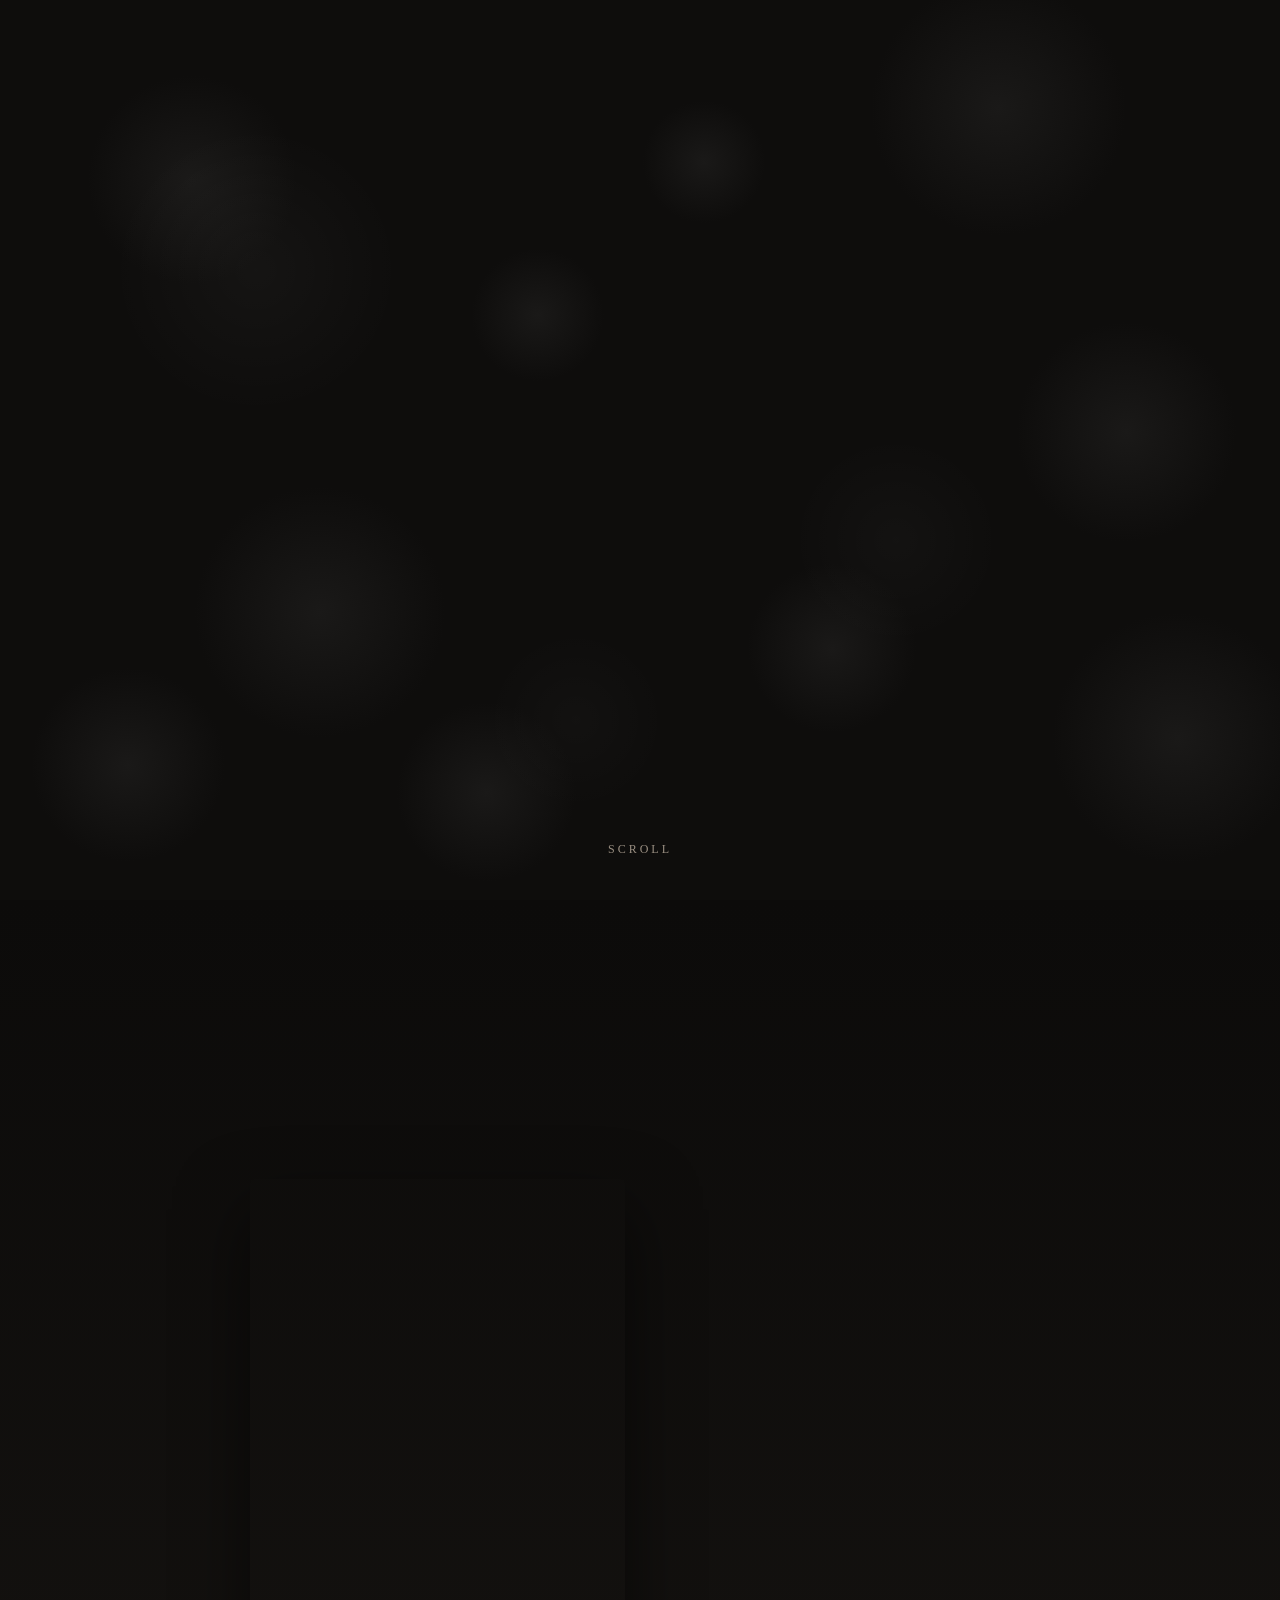
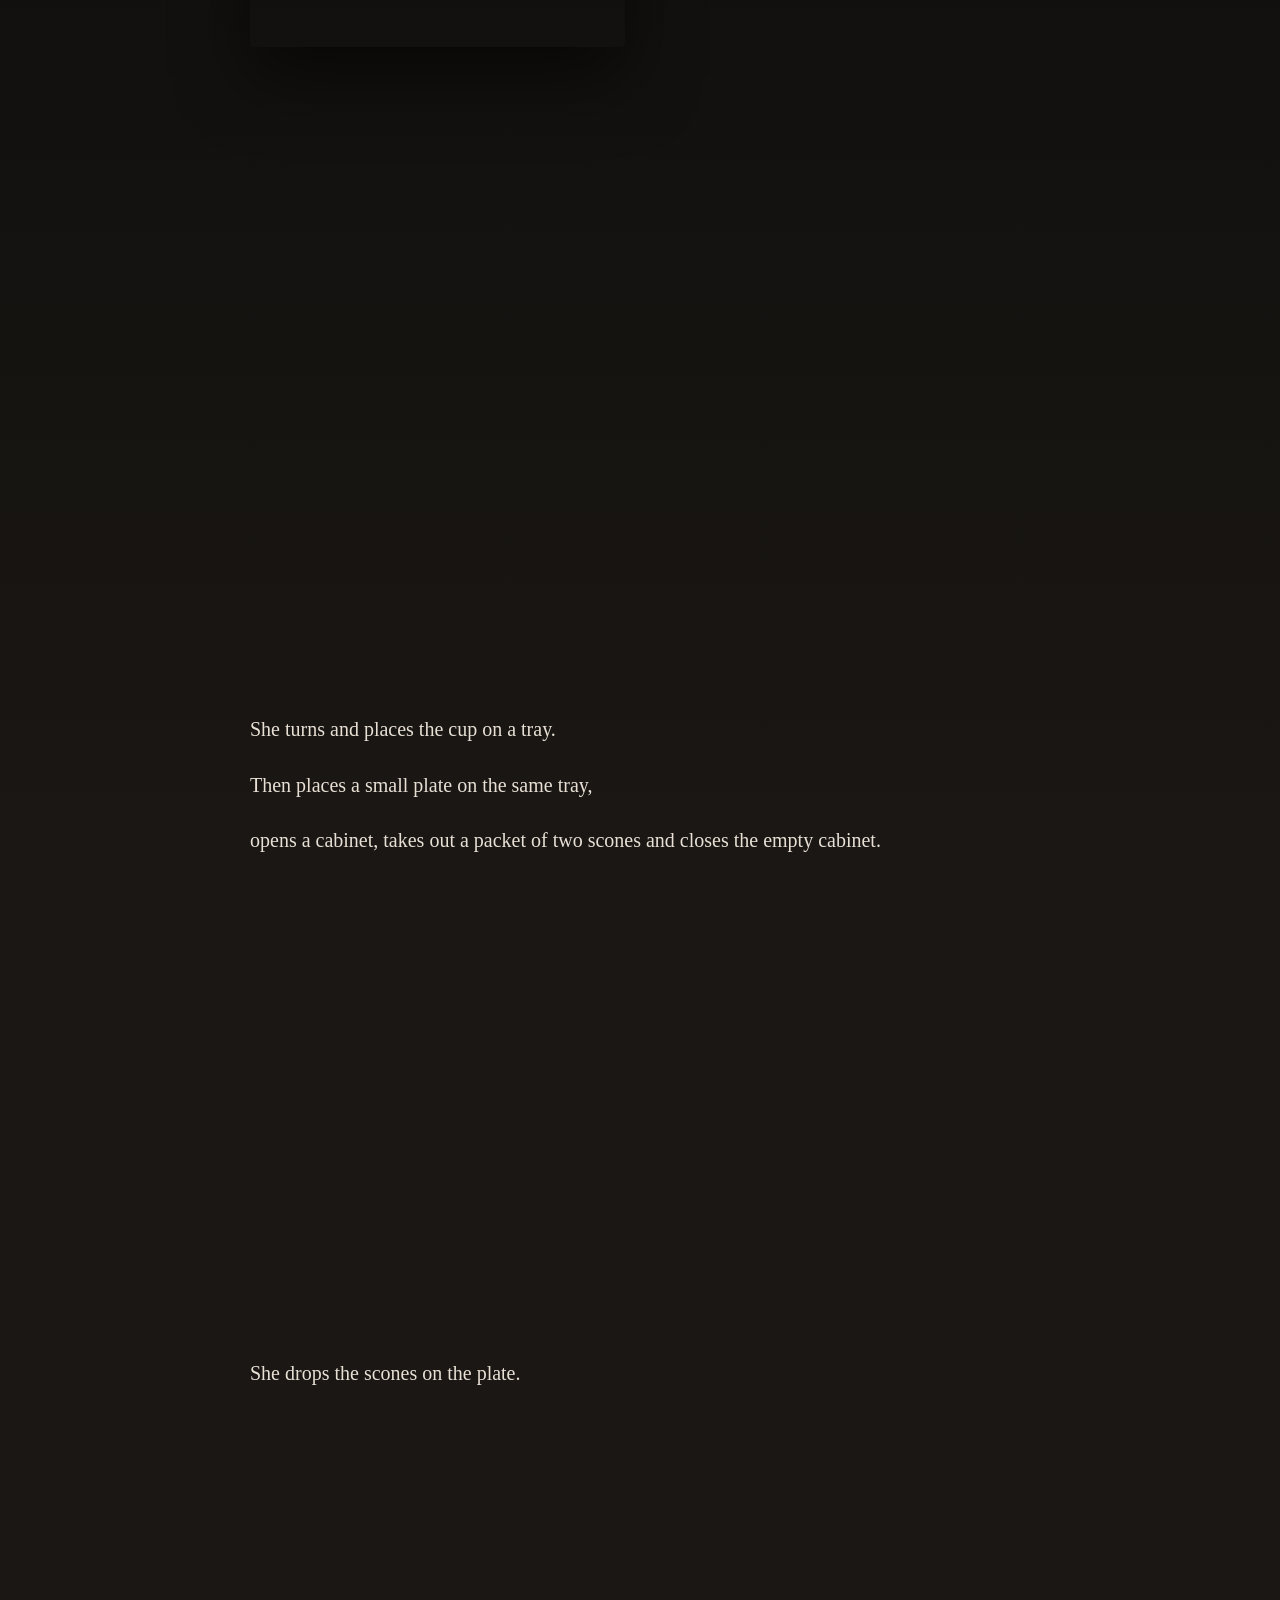
==== commit 63dd39f4: "1st story 3rd commit" ====
--- a/1STORY/index.html
+++ b/1STORY/index.html
@@ -8,9 +8,9 @@
 <script src="https://cdnjs.cloudflare.com/ajax/libs/gsap/3.12.5/ScrollTrigger.min.js"></script>
 <style>
   :root {
-    --bg-dark: #0c0b0a;
+    --bg-dark: #030303;
     --bg-kitchen: #1a1714;
-    --bg-bedroom: #12100e;
+    --bg-bedroom: #070707;
     --text-main: #e8e0d5;
     --text-dim: #9a8f82;
     --accent: #c45c3a;
@@ -47,8 +47,41 @@
     justify-content: center;
     align-items: center;
     text-align: center;
-    background: radial-gradient(ellipse at center, #1f1a16 0%, #0c0b0a 70%);
     position: relative;
+    overflow: hidden;
+    background-color: #0e0d0c;
+
+    /* Black & white ladybug-spot field */
+    background-image:
+      radial-gradient(circle at 15% 20%, #1a1918 0%, transparent 8%),
+      radial-gradient(circle at 78% 12%, #1a1918 0%, transparent 10%),
+      radial-gradient(circle at 42% 35%, #1a1918 0%, transparent 7%),
+      radial-gradient(circle at 88% 48%, #1a1918 0%, transparent 9%),
+      radial-gradient(circle at 25% 68%, #1a1918 0%, transparent 11%),
+      radial-gradient(circle at 65% 72%, #1a1918 0%, transparent 8%),
+      radial-gradient(circle at 10% 85%, #1a1918 0%, transparent 7%),
+      radial-gradient(circle at 55% 18%, #1a1918 0%, transparent 6%),
+      radial-gradient(circle at 92% 82%, #1a1918 0%, transparent 9%),
+      radial-gradient(circle at 38% 88%, #1a1918 0%, transparent 8%);
+    background-size: 100% 100%;
+    background-repeat: no-repeat;
+  }
+
+  .intro::before {
+    content: "";
+    position: absolute;
+    inset: 0;
+    background-image:
+      radial-gradient(circle at 20% 30%, rgba(255,255,255,0.03) 0%, transparent 12%),
+      radial-gradient(circle at 70% 60%, rgba(255,255,255,0.025) 0%, transparent 10%),
+      radial-gradient(circle at 45% 80%, rgba(255,255,255,0.02) 0%, transparent 9%);
+    animation: pulse-spots 12s ease-in-out infinite alternate;
+    pointer-events: none;
+  }
+
+  @keyframes pulse-spots {
+    0%   { opacity: 0.6; transform: scale(1); }
+    100% { opacity: 1;   transform: scale(1.04); }
   }
   .intro h1 {
     font-size: clamp(2.8rem, 8vw, 5.5rem);
@@ -76,6 +109,179 @@
   @keyframes bounce {
     0%, 100% { transform: translateY(0); opacity: 0.5; }
     50% { transform: translateY(8px); opacity: 1; }
+  }
+  /* ========== KITCHEN SPECIAL EFFECTS ========== */
+  /* ----- Sink + fragment solidify reveal ----- */
+  .sink-scene {
+    position: relative;
+    margin-bottom: 10rem;
+    display: grid;
+    grid-template-columns: 1.1fr 1fr;
+    gap: 4rem;
+    align-items: center;
+    min-height: 90vh;
+  }
+  @media (max-width: 900px) {
+    .sink-scene { grid-template-columns: 1fr; gap: 3rem; }
+  }
+
+  .water-reveal {
+    position: relative;
+    overflow: hidden;
+    border-radius: 4px;
+    box-shadow: 0 30px 70px rgba(0,0,0,0.55);
+    aspect-ratio: 4/5;          /* adjust if your image is different */
+  }
+
+  /* the real image sits behind, fully visible only when fragments land */
+  .sink-img {
+    width: 100%;
+    height: 100%;
+    object-fit: cover;
+    display: block;
+    filter: brightness(0.88) contrast(1.05);
+    opacity: 0;                 /* starts invisible */
+  }
+
+  /* fragment strips – each is a horizontal slice of the same image */
+  .fragment {
+    position: absolute;
+    left: 0;
+    width: 100%;
+    background-image: url('images/sink.jpg');
+    background-size: 100% auto;
+    background-repeat: no-repeat;
+    opacity: 0;
+    transform: translateY(-120px) scaleY(1.15);
+    filter: blur(3px);
+    will-change: transform, opacity, filter;
+  }
+
+  /* falling narration lines */
+  .falling-narration {
+    display: flex;
+    flex-direction: column;
+    gap: 0.9rem;
+  }
+  .falling-narration .line {
+    font-size: clamp(1rem, 2vw, 1.2rem);
+    color: var(--text-dim);
+    font-style: italic;
+    opacity: 0;
+    transform: translateY(-40px);
+    filter: blur(4px);
+  }
+
+  /* ----- Talking to the walls ----- */
+  .walls-talk {
+    position: relative;
+    padding: 4rem 2.5rem;
+    margin: 6rem 0;
+    background: rgba(20, 17, 14, 0.7);
+    border: 1px solid rgba(140, 120, 100, 0.15);
+    overflow: hidden;
+  }
+  .wall-texture {
+    position: absolute;
+    inset: 0;
+    background: 
+      repeating-linear-gradient(
+        90deg,
+        transparent,
+        transparent 40px,
+        rgba(255,255,255,0.015) 40px,
+        rgba(255,255,255,0.015) 41px
+      );
+    opacity: 0.6;
+    pointer-events: none;
+  }
+  .echo-container {
+    position: relative;
+    z-index: 2;
+  }
+  .echo-line {
+    font-style: italic;
+    color: #cbb9a8;
+    margin: 1.1rem 0;
+    opacity: 0;
+    transform: translateX(-20px);
+    text-shadow: 0 0 20px rgba(0,0,0,0.4);
+    position: relative;
+  }
+  .echo-line::before {
+    content: '';
+    position: absolute;
+    left: -18px;
+    top: 0.55em;
+    width: 6px;
+    height: 6px;
+    border-radius: 50%;
+    background: var(--accent);
+    opacity: 0.5;
+    transform: scale(0);
+  }
+
+  /* ----- Tray cascade ----- */
+  .tray-cascade {
+    display: flex;
+    justify-content: center;
+    gap: 1.5rem;
+    margin: 7rem 0 5rem;
+    position: relative;
+    height: 420px;
+  }
+  .tray-item {
+    width: 22%;
+    position: absolute;
+    opacity: 0;
+    transform: translateY(-80px) scale(0.92);
+    transition: none;
+  }
+  .tray-item img {
+    width: 100%;
+    border-radius: 3px;
+    box-shadow: 0 15px 40px rgba(0,0,0,0.5);
+    display: block;
+  }
+  .tray-item[data-step="1"] { left: 0%;   top: 0; }
+  .tray-item[data-step="2"] { left: 26%;  top: 60px; }
+  .tray-item[data-step="3"] { left: 52%;  top: 120px; }
+  .tray-item[data-step="4"] { left: 78%;  top: 180px; }
+
+  @media (max-width: 700px) {
+    .tray-cascade { height: auto; flex-direction: column; align-items: center; }
+    .tray-item { position: relative; width: 80%; left: auto !important; top: auto !important; margin-bottom: 1.5rem; }
+  }
+
+  /* ----- Kettle rapture ----- */
+  .kettle-rapture {
+    position: relative;
+    margin: 8rem 0 4rem;
+    text-align: center;
+    opacity: 0;
+    transform: scale(0.7);
+  }
+  .kettle-img {
+    max-width: 420px;
+    width: 100%;
+    border-radius: 4px;
+    box-shadow: 0 0 0 rgba(196,92,58,0);
+    display: block;
+    margin: 0 auto 2.5rem;
+  }
+  .rapture-flash {
+    position: absolute;
+    inset: -40px;
+    background: radial-gradient(circle, rgba(245,230,200,0.35) 0%, transparent 70%);
+    opacity: 0;
+    pointer-events: none;
+    border-radius: 50%;
+  }
+  .kettle-text {
+    max-width: 560px;
+    margin: 0 auto;
+    font-size: 1.15rem;
+    line-height: 1.8;
   }
 
   /* ========== SECTIONS ========== */
@@ -174,7 +380,7 @@
 
   /* ========== BEDROOM ========== */
   #bedroom {
-    background: #12100e;
+    background: #020700;
   }
   .scar-glow {
     position: absolute;
@@ -325,50 +531,117 @@
 <!-- ========== INTRO ========== -->
 <section class="intro" id="intro">
   <h1 id="title">Ladybug</h1>
-  <p id="subtitle">A short story by Eve </p>
+  <p id="subtitle">Written by Eve </p>
   <div class="scroll-hint">SCROLL</div>
 </section>
 
 <!-- ========== KITCHEN ========== -->
 <section id="kitchen">
+  <!-- ambient water sound (starts when section enters) -->
+  <audio id="water-sound" src="audio/running-water.mp3" preload="auto" loop></audio>
+  <audio id="kettle-sound" src="audio/kettle-hiss.mp3" preload="auto"></audio>
+
   <div class="section-inner">
-    <img src="images/kitchen-sink.jpg" alt="Kitchen sink" class="img-full" id="img-kitchen1">
-    
-    <div class="story-block">
-      <p class="narration">Leila, a skinny twenty year old black girl is washing a cup on the sink, the hissing sound of a kettle at the background. She turns and places the cup on a tray. Then places a small plate on the same tray, opens a cabinet, takes out a packet of two scones and closes the empty cabinet. She drops the scones on the plate. While she does this, she's talking to the walls...</p>
-    </div>
-
-    <div class="story-block self-talk">
-      <span class="character leila-name">Leila</span>
-      Me? Do it? No I...I possibly could not. Even though I want to... I can't, I'm not strong enough...<br><br>
-      Wow, this is embarassing...<br><br>
-      Oh dear, these won't be enough will they?<br><br>
-      Well, you know how the economy is....but... if you ask me I think this is good...you know...us girls, we aren't supposed to be eating a lot. We have to maintain a slim figure you know?
-    </div>
-
-    <div class="story-block">
-      <p class="narration">She pours a tablespoon of coffee powder and two tablespoons of sugar on the cup.</p>
-    </div>
-
+
+    <!-- ========== 1. SINK + FIRST NARRATION (together) ========== -->
+    <div class="sink-scene" id="sink-scene">
+      <div class="water-reveal" id="water-reveal">
+        <!-- the final solid image (fades in after fragments land) -->
+        <img src="images/sink.jpg" alt="Leila washing a cup" class="sink-img" id="img-sink">
+
+        <!-- 12 horizontal fragments that fall into place from bottom to top -->
+        <div class="fragment" style="top: 0%;    height: 8.333%; background-position: 0 0%;"></div>
+        <div class="fragment" style="top: 8.333%; height: 8.333%; background-position: 0 8.333%;"></div>
+        <div class="fragment" style="top: 16.666%;height: 8.333%; background-position: 0 16.666%;"></div>
+        <div class="fragment" style="top: 25%;   height: 8.333%; background-position: 0 25%;"></div>
+        <div class="fragment" style="top: 33.333%;height: 8.333%; background-position: 0 33.333%;"></div>
+        <div class="fragment" style="top: 41.666%;height: 8.333%; background-position: 0 41.666%;"></div>
+        <div class="fragment" style="top: 50%;   height: 8.333%; background-position: 0 50%;"></div>
+        <div class="fragment" style="top: 58.333%;height: 8.333%; background-position: 0 58.333%;"></div>
+        <div class="fragment" style="top: 66.666%;height: 8.333%; background-position: 0 66.666%;"></div>
+        <div class="fragment" style="top: 75%;   height: 8.333%; background-position: 0 75%;"></div>
+        <div class="fragment" style="top: 83.333%;height: 8.333%; background-position: 0 83.333%;"></div>
+        <div class="fragment" style="top: 91.666%;height: 8.333%; background-position: 0 91.666%;"></div>
+      </div>
+
+      <div class="falling-narration" id="falling-narration">
+        <p class="line">Leila, a skinny twenty year old black girl is washing a cup on the sink,</p>
+        <p class="line">the hissing sound of a kettle at the background.</p>
+        <p class="line">While she does this, she's talking to the walls...</p>
+      </div>
+    </div>
+
+    <!-- ========== 2. SELF-TALK (talking to the walls) ========== -->
+    <div class="walls-talk story-block" id="walls-talk">
+      <div class="wall-texture"></div>
+      <div class="echo-container">
+        <span class="character leila-name">Leila</span>
+        <p class="echo-line" data-delay="0">Me? Do it? No I...I possibly could not.</p>
+        <p class="echo-line" data-delay="0.4">Even though I want to... I can't, I'm not strong enough...</p>
+        
+      </div>
+    </div>
+
+    <div>
+      <p class="line">She turns and places the cup on a tray.</p>
+      <p class="line">Then places a small plate on the same tray,</p>
+      <p class="line">opens a cabinet, takes out a packet of two scones and closes the empty cabinet.</p>
+    </div>
+
+    <div class="walls-talk story-block" id="walls-talk">
+      <div class="wall-texture"></div>
+      <div class="echo-container">
+        <span class="character leila-name">Leila</span>
+        <p class="echo-line" data-delay="1.3">Oh dear, these won't be enough will they?</p>
+        <p class="echo-line" data-delay="1.8">Well, you know how the economy is....but... if you ask me I think this is good...</p>
+        <p class="echo-line" data-delay="2.3">you know...us girls, we aren't supposed to be eating a lot.</p>
+        <p class="echo-line" data-delay="2.7">We have to maintain a slim figure you know?</p>
+      </div>
+    </div>
+
+    <div>
+      <p class="line">She drops the scones on the plate.</p>
+    </div>
+    <!-- ========== 3. TRAY CASCADE (4 images) ========== -->
+    <div class="tray-cascade" id="tray-cascade">
+      <div class="tray-item" data-step="1">
+        <img src="images/tray-1.jpg" alt="Empty tray">
+      </div>
+      <div class="tray-item" data-step="2">
+        <img src="images/tray-2.jpg" alt="Tray with plate">
+      </div>
+      <div class="tray-item" data-step="3">
+        <img src="images/tray-3.jpg" alt="Tray with scones">
+      </div>
+    </div>
+
+    <!-- ========== 4. SECOND SELF-TALK ========== -->
     <div class="story-block self-talk">
       <span class="character leila-name">Leila (cont'd)</span>
       Oh I love coffee, it's a diuretic. It has caffeine so you don't really get hungry...actually coffee doesn't dehydrate the body, even though caffeine makes you pee more, there's a higher water content in your cup of coffee than the amount your body loses...<br><br>
       Cigarettes? No I can't smoke cigarrettes the witch won't let me.
     </div>
 
-    <div class="story-block">
-      <p class="narration">By now the kettle is hissing to it's fullest, then suddenly it clicks off. Which brings Leila back to the present. She then takes the kettle and pours the boiling water on the cup that was on the tray. Then carrying the tray, she walks out of the kitchen.</p>
-    </div>
-
-    <img src="images/tray.jpg" alt="Tray with coffee and scones" class="img-full" id="img-tray">
+    <!-- ========== 5. KETTLE RAPTURE ========== -->
+    <div class="kettle-rapture" id="kettle-rapture">
+      <img src="images/kettle.jpg" alt="Kettle boiling" class="kettle-img" id="img-kettle">
+      <div class="rapture-flash"></div>
+      <p class="narration kettle-text">
+        By now the kettle is hissing to it's fullest, then suddenly it clicks off.<br>
+        Which brings Leila back to the present.<br>
+        She then takes the kettle and pours the boiling water on the cup that was on the tray.<br>
+        Then carrying the tray, she walks out of the kitchen.
+      </p>
+    </div>
+
   </div>
 </section>
+
+<section></section>
 
 <!-- ========== BEDROOM 1 ========== -->
 <section id="bedroom">
   <div class="section-inner">
-    <img src="images/bedroom-delilah.jpg" alt="Delilah in bed" class="img-full" id="img-delilah1">
-
     <div class="story-block">
       <p class="narration">Leila appears holding a tray.</p>
     </div>
@@ -382,6 +655,8 @@
       <p class="narration">An old sick woman is lying on the bed. Delilah has eczema and a couple of radiation scars on her skin. Her thiny brown hair barely covers her head.<br><br>
       Leila places the tray on the bed.</p>
     </div>
+    
+    <img src="images/tray-bed.png" alt="tray in bed" class="img-full" id="img-tray">
 
     <div class="story-block">
       <span class="character leila-name">Leila</span>
@@ -1720,6 +1995,191 @@
         toggleActions: 'play none none none'
       }
     });
+  });
+
+  // ========== KITCHEN EFFECTS ==========
+  const waterAudio = document.getElementById('water-sound');
+
+  // Water sound + sink reveal
+  ScrollTrigger.create({
+    trigger: '#sink-scene',
+    start: 'top 85%',
+    end: 'bottom 20%',
+    onEnter: () => {
+      waterAudio.currentTime = 0;
+      waterAudio.volume = 0.35;
+      waterAudio.play().catch(()=>{});
+    },
+    onLeave: () => {
+      gsap.to(waterAudio, { volume: 0, duration: 1.2, onComplete: () => waterAudio.pause() });
+    },
+    onEnterBack: () => {
+      waterAudio.volume = 0.35;
+      waterAudio.play().catch(()=>{});
+    },
+    onLeaveBack: () => {
+      gsap.to(waterAudio, { volume: 0, duration: 0.8, onComplete: () => waterAudio.pause() });
+    }
+  });
+
+  // ========== SLOW FRAGMENT SOLIDIFY (bottom → top) ==========
+  const fragments = gsap.utils.toArray('.fragment');
+
+  // reverse order so bottom fragments land first
+  const ordered = [...fragments].reverse();
+
+  ordered.forEach((frag, i) => {
+    gsap.to(frag, {
+      opacity: 1,
+      y: 0,
+      scaleY: 1,
+      filter: 'blur(0px)',
+      duration: 2.8,                    // each piece takes almost 2 seconds
+      delay: i * 0.5,                  // big gap between pieces → very slow cascade
+      ease: 'power2.out',
+      scrollTrigger: {
+        trigger: '#sink-scene',
+        start: 'top 82%',
+        toggleActions: 'play none none reverse'
+      }
+    });
+  });
+
+  // after all fragments have landed, gently solidify the real image
+  gsap.to('#img-sink', {
+    opacity: 1,
+    duration: 2.2,
+    delay: ordered.length * 0.38 + 0.6, // waits for the last fragment
+    ease: 'power1.inOut',
+    scrollTrigger: {
+      trigger: '#sink-scene',
+      start: 'top 82%',
+      toggleActions: 'play none none reverse'
+    }
+  });
+
+  // ========== MUCH SLOWER FALLING NARRATION ==========
+  gsap.utils.toArray('.falling-narration .line').forEach((line, i) => {
+    gsap.to(line, {
+      opacity: 1,
+      y: 0,
+      filter: 'blur(0px)',
+      duration: 2.8,                    // each line takes 2.8 s
+      delay: 1.8 + i * 0.85,            // long pause between lines
+      ease: 'power2.out',
+      scrollTrigger: {
+        trigger: '#sink-scene',
+        start: 'top 78%',
+        toggleActions: 'play none none reverse'
+      }
+    });
+  });
+
+  // Walls self-talk – staggered echo appearance
+  gsap.utils.toArray('.echo-line').forEach((line) => {
+    const delay = parseFloat(line.dataset.delay) || 0;
+    gsap.to(line, {
+      opacity: 1,
+      x: 0,
+      duration: 2.0,
+      delay: delay,
+      ease: 'power2.out',
+      scrollTrigger: {
+        trigger: '#walls-talk',
+        start: 'top 80%',
+        toggleActions: 'play none none reverse'
+      }
+    });
+    gsap.to(line.querySelector('::before') || line, {
+      scale: 1,
+      duration: 0.6,
+      delay: delay + 0.15,
+      scrollTrigger: {
+        trigger: '#walls-talk',
+        start: 'top 80%'
+      }
+    });
+  });
+
+  // Tray cascade – falling stairs
+  gsap.utils.toArray('.tray-item').forEach((item, i) => {
+    gsap.to(item, {
+      opacity: 1,
+      y: 0,
+      scale: 1,
+      duration: 3,
+      delay: 2.8 + i * 1.85,
+      ease: 'back.out(1.4)',
+      scrollTrigger: {
+        trigger: '#tray-cascade',
+        start: 'top 78%',
+        toggleActions: 'play none none reverse'
+      }
+    });
+  });
+
+  // Kettle rapture – sudden appearance + sound
+  ScrollTrigger.create({
+    trigger: '#kettle-rapture',
+    start: 'top 75%',
+    once: true,
+    onEnter: () => {
+      // visual
+      gsap.to('#kettle-rapture', {
+        opacity: 1,
+        scale: 1,
+        duration: 0.7,
+        ease: 'back.out(2)'
+      });
+      gsap.fromTo('.rapture-flash', 
+        { opacity: 0, scale: 0.3 },
+        { opacity: 5, scale: 1.6, duration: 0.5, ease: 'power2.out',
+          onComplete: () => gsap.to('.rapture-flash', { opacity: 0, duration: 1.2 })
+        }
+      );
+      gsap.to('.kettle-img', {
+        boxShadow: '0 0 80px rgba(196,92,58,0.45)',
+        duration: 0.8
+      });
+    }
+  });
+  // ========== KETTLE AUDIO – starts earlier, ends after image leaves ==========
+  const kettleAudio = document.getElementById('kettle-sound');
+
+  // Start the hiss when the previous division (tray cascade) comes into view
+  ScrollTrigger.create({
+    trigger: '#tray-cascade',          // ← previous division
+    start: 'top 80%',
+    onEnter: () => {
+      kettleAudio.currentTime = 0;
+      kettleAudio.volume = 0;
+      kettleAudio.play().catch(()=>{});
+      // gentle fade-in
+      gsap.to(kettleAudio, { volume: 0.55, duration: 1.5, ease: 'power1.out' });
+    },
+    onEnterBack: () => {
+      kettleAudio.volume = 0.55;
+      kettleAudio.play().catch(()=>{});
+    }
+  });
+
+  // Stop / fade out only after the kettle image has left the viewport
+  ScrollTrigger.create({
+    trigger: '#kettle-rapture',
+    start: 'bottom 10%',               // when the bottom of the kettle section is near the top of the screen
+    onLeave: () => {
+      gsap.to(kettleAudio, {
+        volume: 0,
+        duration: 1.1,
+        ease: 'power1.in',
+        onComplete: () => kettleAudio.pause()
+      });
+    },
+    onEnterBack: () => {
+      // if user scrolls back up, restore sound
+      kettleAudio.volume = 0.55;
+      kettleAudio.play().catch(()=>{});
+    }
   });
 
   // Light beam & detail reveal
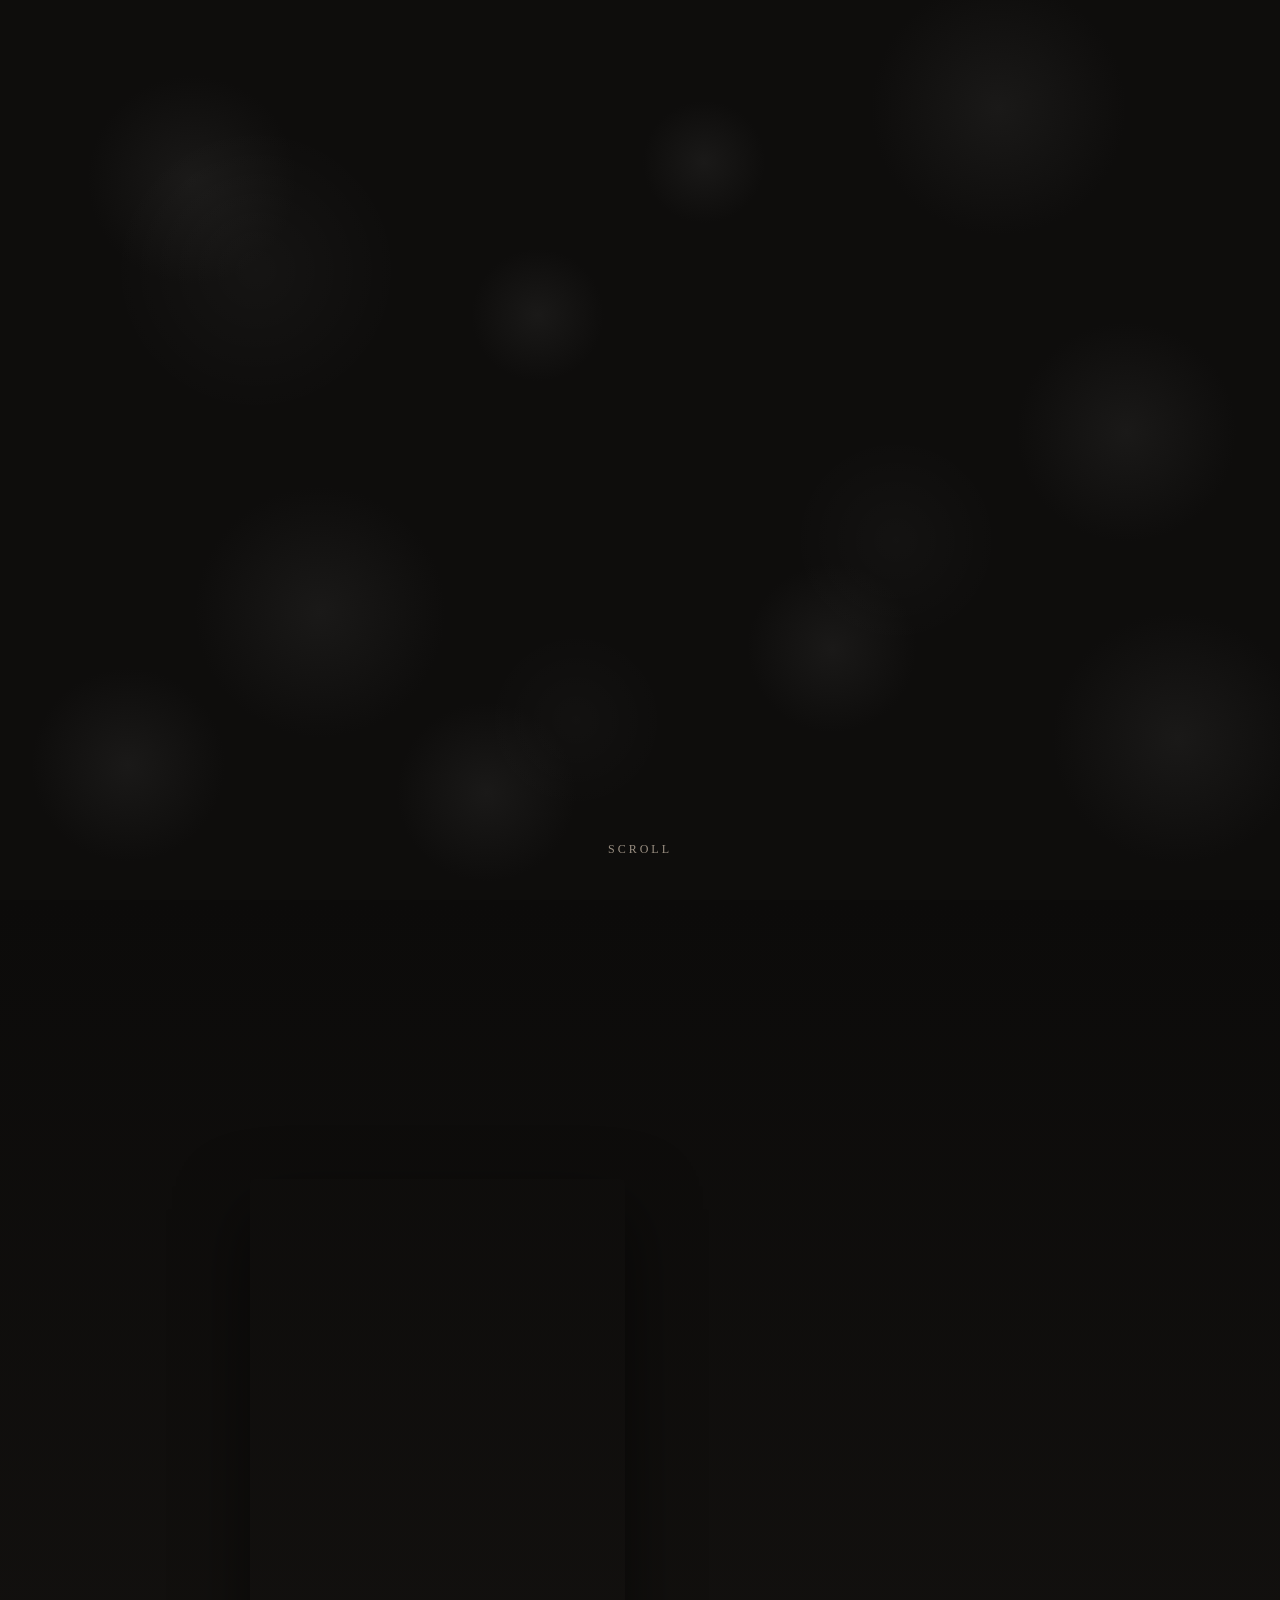
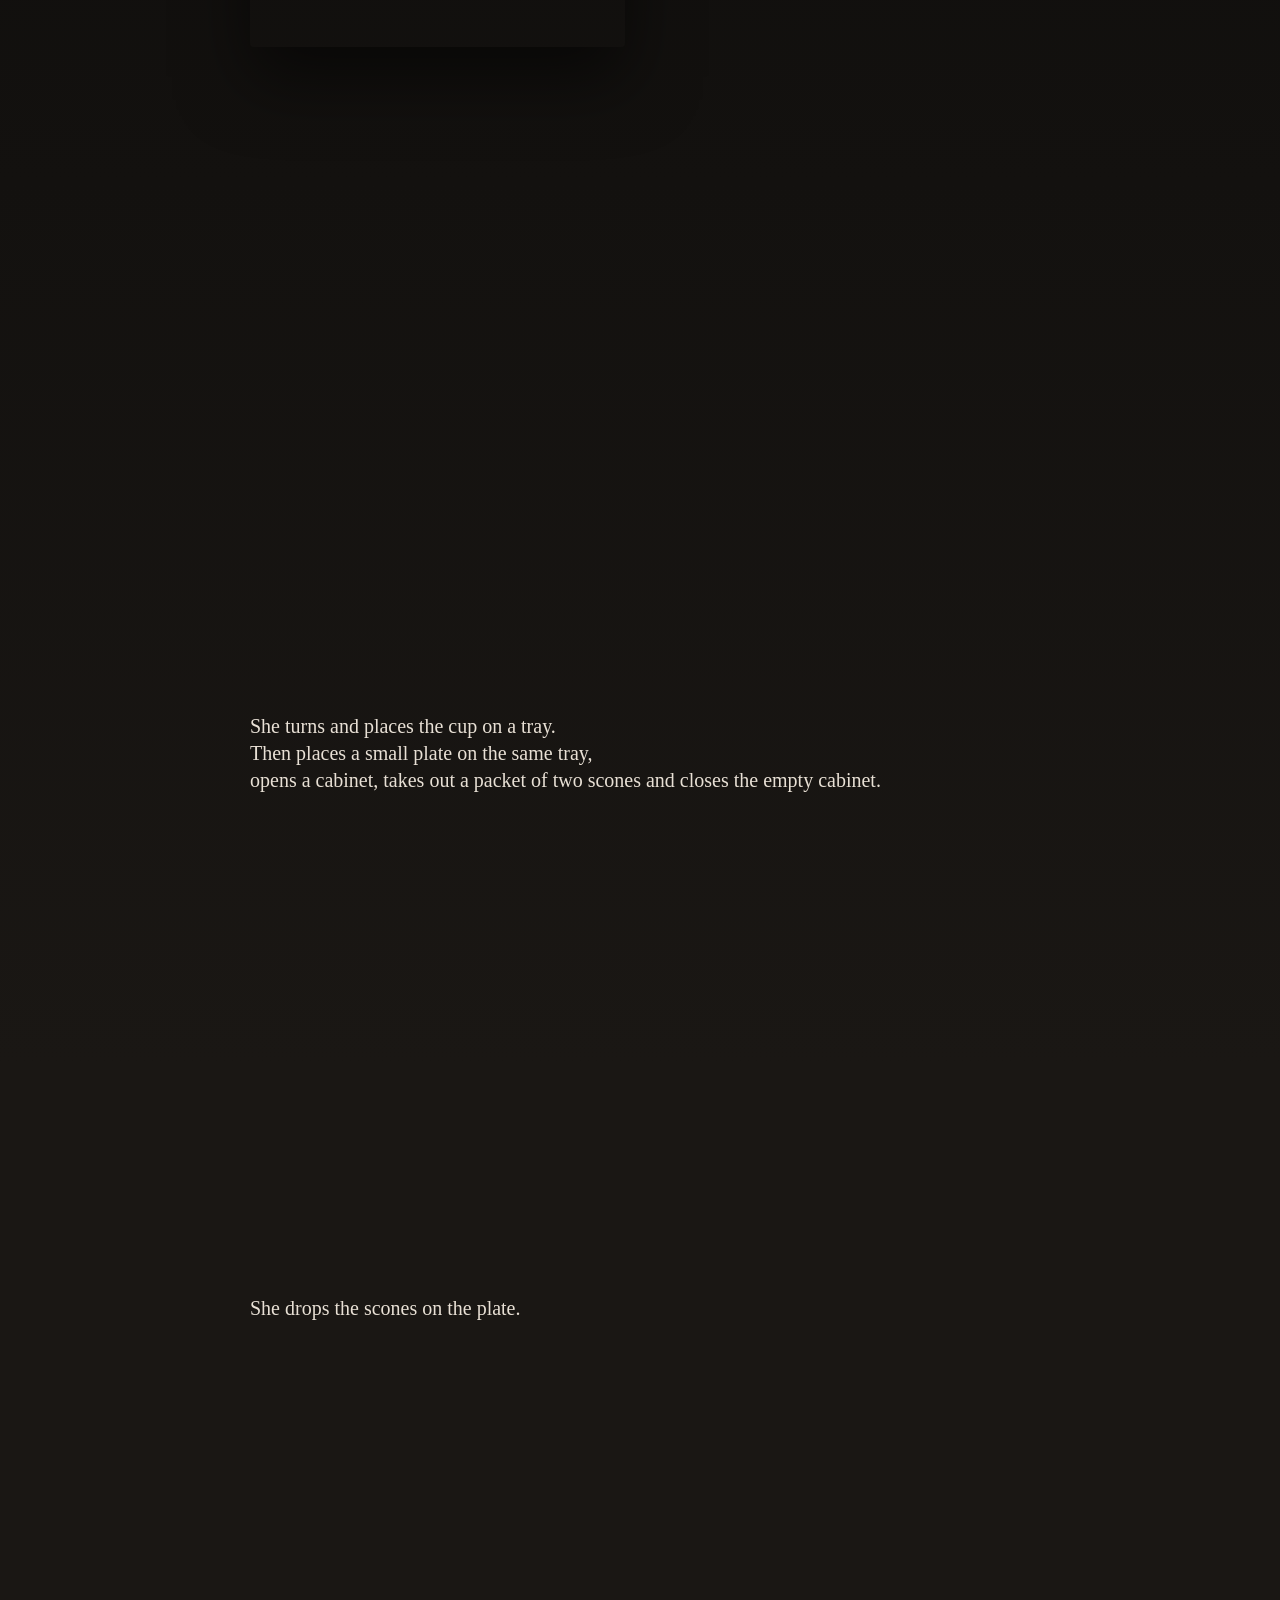
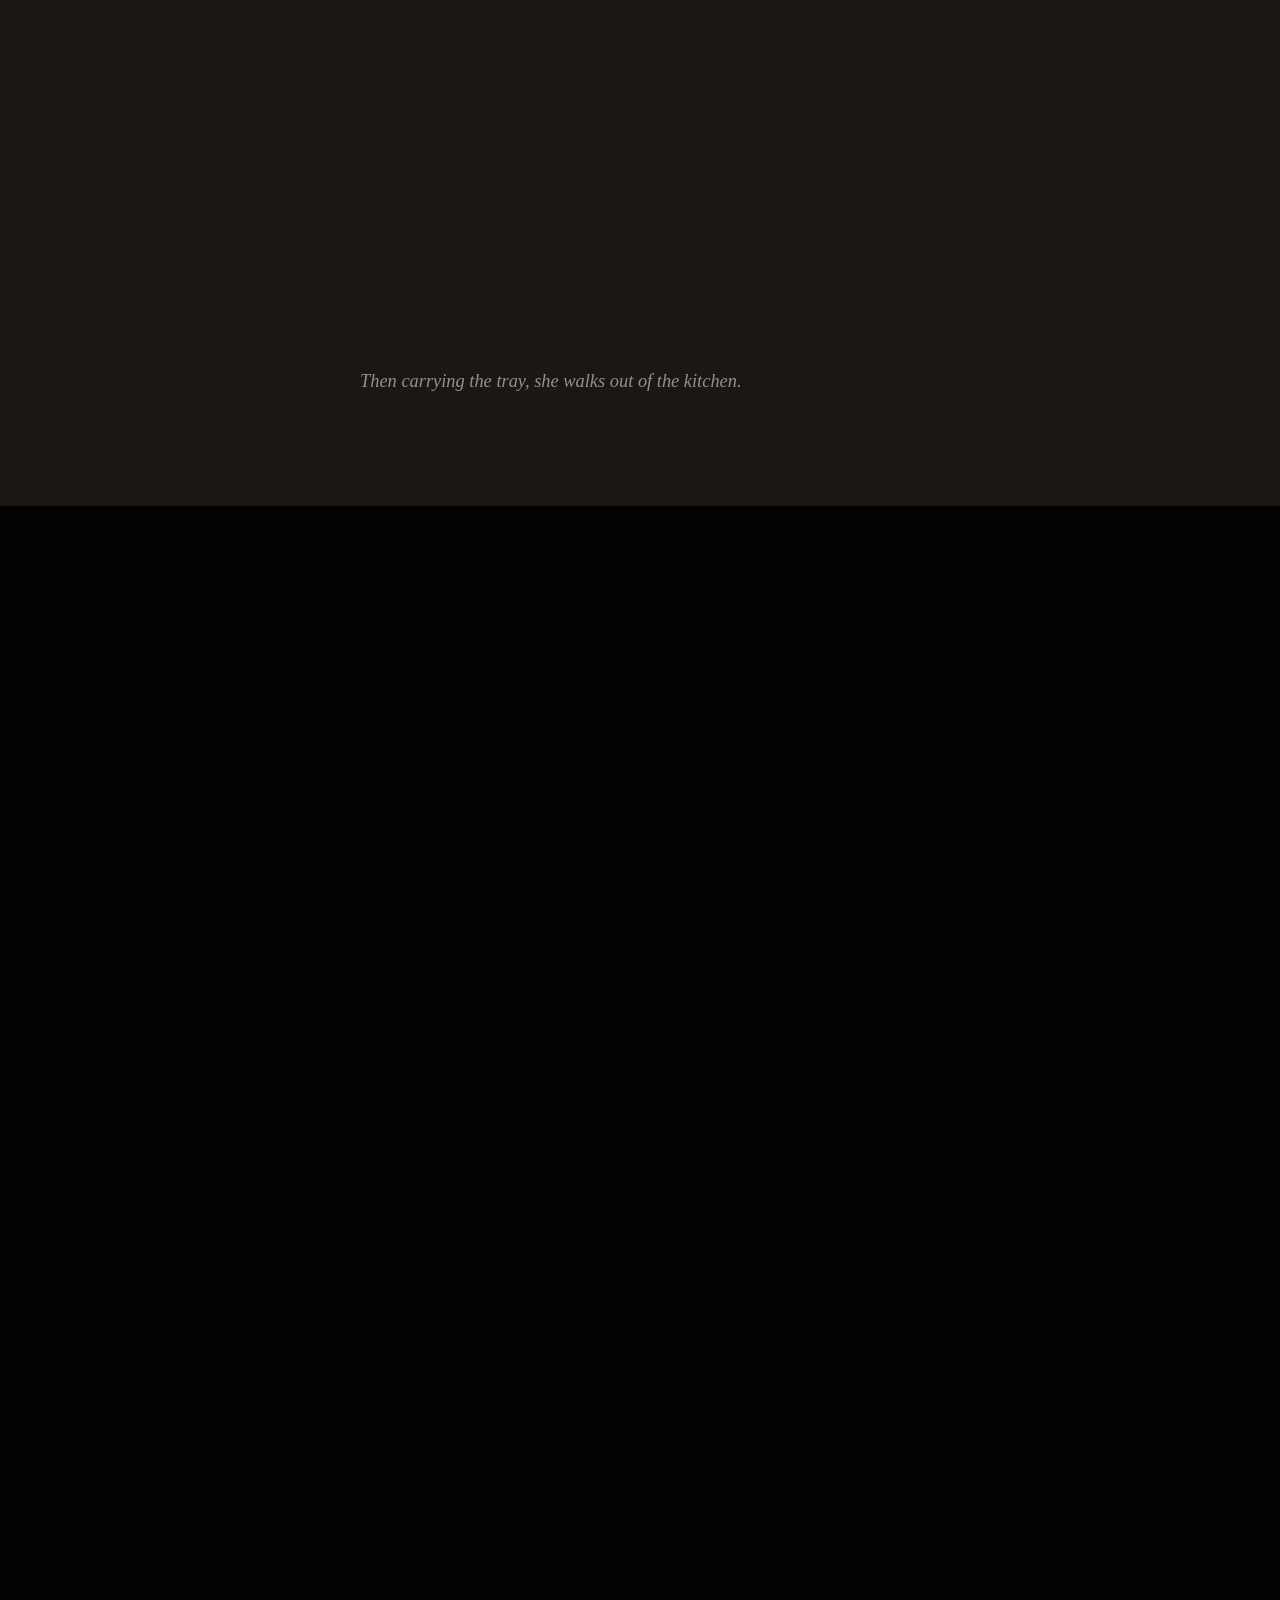
==== commit 0c61e5a1: "1st story 4th commit" ====
--- a/1STORY/index.html
+++ b/1STORY/index.html
@@ -1,2255 +1,1615 @@
 <!DOCTYPE html>
 <html lang="en">
+
 <head>
-<meta charset="UTF-8">
-<meta name="viewport" content="width=device-width, initial-scale=1.0">
-<title>Ladybug — A Scrolly Story</title>
-<script src="https://cdnjs.cloudflare.com/ajax/libs/gsap/3.12.5/gsap.min.js"></script>
-<script src="https://cdnjs.cloudflare.com/ajax/libs/gsap/3.12.5/ScrollTrigger.min.js"></script>
-<style>
-  :root {
-    --bg-dark: #030303;
-    --bg-kitchen: #1a1714;
-    --bg-bedroom: #070707;
-    --text-main: #e8e0d5;
-    --text-dim: #9a8f82;
-    --accent: #c45c3a;
-    --light-beam: #f5e6c8;
-    --ladybug: #d62828;
-  }
-
-  * { margin: 0; padding: 0; box-sizing: border-box; }
-  html { scroll-behavior: smooth; }
-  body {
-    font-family: 'Georgia', 'Times New Roman', serif;
-    background: var(--bg-dark);
-    color: var(--text-main);
-    overflow-x: hidden;
-    line-height: 1.65;
-  }
-
-  /* ========== PROGRESS BAR ========== */
-  #progress {
-    position: fixed;
-    top: 0; left: 0;
-    height: 3px;
-    background: linear-gradient(90deg, var(--accent), var(--light-beam));
-    width: 0%;
-    z-index: 9999;
-    transition: width 0.1s linear;
-  }
-
-  /* ========== INTRO ========== */
-  .intro {
-    height: 100vh;
-    display: flex;
-    flex-direction: column;
-    justify-content: center;
-    align-items: center;
-    text-align: center;
-    position: relative;
-    overflow: hidden;
-    background-color: #0e0d0c;
-
-    /* Black & white ladybug-spot field */
-    background-image:
-      radial-gradient(circle at 15% 20%, #1a1918 0%, transparent 8%),
-      radial-gradient(circle at 78% 12%, #1a1918 0%, transparent 10%),
-      radial-gradient(circle at 42% 35%, #1a1918 0%, transparent 7%),
-      radial-gradient(circle at 88% 48%, #1a1918 0%, transparent 9%),
-      radial-gradient(circle at 25% 68%, #1a1918 0%, transparent 11%),
-      radial-gradient(circle at 65% 72%, #1a1918 0%, transparent 8%),
-      radial-gradient(circle at 10% 85%, #1a1918 0%, transparent 7%),
-      radial-gradient(circle at 55% 18%, #1a1918 0%, transparent 6%),
-      radial-gradient(circle at 92% 82%, #1a1918 0%, transparent 9%),
-      radial-gradient(circle at 38% 88%, #1a1918 0%, transparent 8%);
-    background-size: 100% 100%;
-    background-repeat: no-repeat;
-  }
-
-  .intro::before {
-    content: "";
-    position: absolute;
-    inset: 0;
-    background-image:
-      radial-gradient(circle at 20% 30%, rgba(255,255,255,0.03) 0%, transparent 12%),
-      radial-gradient(circle at 70% 60%, rgba(255,255,255,0.025) 0%, transparent 10%),
-      radial-gradient(circle at 45% 80%, rgba(255,255,255,0.02) 0%, transparent 9%);
-    animation: pulse-spots 12s ease-in-out infinite alternate;
-    pointer-events: none;
-  }
-
-  @keyframes pulse-spots {
-    0%   { opacity: 0.6; transform: scale(1); }
-    100% { opacity: 1;   transform: scale(1.04); }
-  }
-  .intro h1 {
-    font-size: clamp(2.8rem, 8vw, 5.5rem);
-    font-weight: 400;
-    letter-spacing: 0.08em;
-    opacity: 0;
-    transform: translateY(40px);
-  }
-  .intro p {
-    margin-top: 1.5rem;
-    font-size: 1.1rem;
-    color: var(--text-dim);
-    letter-spacing: 0.3em;
-    text-transform: uppercase;
-    opacity: 0;
-  }
-  .scroll-hint {
-    position: absolute;
-    bottom: 40px;
-    font-size: 0.75rem;
-    color: var(--text-dim);
-    letter-spacing: 0.25em;
-    animation: bounce 2.2s infinite;
-  }
-  @keyframes bounce {
-    0%, 100% { transform: translateY(0); opacity: 0.5; }
-    50% { transform: translateY(8px); opacity: 1; }
-  }
-  /* ========== KITCHEN SPECIAL EFFECTS ========== */
-  /* ----- Sink + fragment solidify reveal ----- */
-  .sink-scene {
-    position: relative;
-    margin-bottom: 10rem;
-    display: grid;
-    grid-template-columns: 1.1fr 1fr;
-    gap: 4rem;
-    align-items: center;
-    min-height: 90vh;
-  }
-  @media (max-width: 900px) {
-    .sink-scene { grid-template-columns: 1fr; gap: 3rem; }
-  }
-
-  .water-reveal {
-    position: relative;
-    overflow: hidden;
-    border-radius: 4px;
-    box-shadow: 0 30px 70px rgba(0,0,0,0.55);
-    aspect-ratio: 4/5;          /* adjust if your image is different */
-  }
-
-  /* the real image sits behind, fully visible only when fragments land */
-  .sink-img {
-    width: 100%;
-    height: 100%;
-    object-fit: cover;
-    display: block;
-    filter: brightness(0.88) contrast(1.05);
-    opacity: 0;                 /* starts invisible */
-  }
-
-  /* fragment strips – each is a horizontal slice of the same image */
-  .fragment {
-    position: absolute;
-    left: 0;
-    width: 100%;
-    background-image: url('images/sink.jpg');
-    background-size: 100% auto;
-    background-repeat: no-repeat;
-    opacity: 0;
-    transform: translateY(-120px) scaleY(1.15);
-    filter: blur(3px);
-    will-change: transform, opacity, filter;
-  }
-
-  /* falling narration lines */
-  .falling-narration {
-    display: flex;
-    flex-direction: column;
-    gap: 0.9rem;
-  }
-  .falling-narration .line {
-    font-size: clamp(1rem, 2vw, 1.2rem);
-    color: var(--text-dim);
-    font-style: italic;
-    opacity: 0;
-    transform: translateY(-40px);
-    filter: blur(4px);
-  }
-
-  /* ----- Talking to the walls ----- */
-  .walls-talk {
-    position: relative;
-    padding: 4rem 2.5rem;
-    margin: 6rem 0;
-    background: rgba(20, 17, 14, 0.7);
-    border: 1px solid rgba(140, 120, 100, 0.15);
-    overflow: hidden;
-  }
-  .wall-texture {
-    position: absolute;
-    inset: 0;
-    background: 
-      repeating-linear-gradient(
-        90deg,
-        transparent,
-        transparent 40px,
-        rgba(255,255,255,0.015) 40px,
-        rgba(255,255,255,0.015) 41px
-      );
-    opacity: 0.6;
-    pointer-events: none;
-  }
-  .echo-container {
-    position: relative;
-    z-index: 2;
-  }
-  .echo-line {
-    font-style: italic;
-    color: #cbb9a8;
-    margin: 1.1rem 0;
-    opacity: 0;
-    transform: translateX(-20px);
-    text-shadow: 0 0 20px rgba(0,0,0,0.4);
-    position: relative;
-  }
-  .echo-line::before {
-    content: '';
-    position: absolute;
-    left: -18px;
-    top: 0.55em;
-    width: 6px;
-    height: 6px;
-    border-radius: 50%;
-    background: var(--accent);
-    opacity: 0.5;
-    transform: scale(0);
-  }
-
-  /* ----- Tray cascade ----- */
-  .tray-cascade {
-    display: flex;
-    justify-content: center;
-    gap: 1.5rem;
-    margin: 7rem 0 5rem;
-    position: relative;
-    height: 420px;
-  }
-  .tray-item {
-    width: 22%;
-    position: absolute;
-    opacity: 0;
-    transform: translateY(-80px) scale(0.92);
-    transition: none;
-  }
-  .tray-item img {
-    width: 100%;
-    border-radius: 3px;
-    box-shadow: 0 15px 40px rgba(0,0,0,0.5);
-    display: block;
-  }
-  .tray-item[data-step="1"] { left: 0%;   top: 0; }
-  .tray-item[data-step="2"] { left: 26%;  top: 60px; }
-  .tray-item[data-step="3"] { left: 52%;  top: 120px; }
-  .tray-item[data-step="4"] { left: 78%;  top: 180px; }
-
-  @media (max-width: 700px) {
-    .tray-cascade { height: auto; flex-direction: column; align-items: center; }
-    .tray-item { position: relative; width: 80%; left: auto !important; top: auto !important; margin-bottom: 1.5rem; }
-  }
-
-  /* ----- Kettle rapture ----- */
-  .kettle-rapture {
-    position: relative;
-    margin: 8rem 0 4rem;
-    text-align: center;
-    opacity: 0;
-    transform: scale(0.7);
-  }
-  .kettle-img {
-    max-width: 420px;
-    width: 100%;
-    border-radius: 4px;
-    box-shadow: 0 0 0 rgba(196,92,58,0);
-    display: block;
-    margin: 0 auto 2.5rem;
-  }
-  .rapture-flash {
-    position: absolute;
-    inset: -40px;
-    background: radial-gradient(circle, rgba(245,230,200,0.35) 0%, transparent 70%);
-    opacity: 0;
-    pointer-events: none;
-    border-radius: 50%;
-  }
-  .kettle-text {
-    max-width: 560px;
-    margin: 0 auto;
-    font-size: 1.15rem;
-    line-height: 1.8;
-  }
-
-  /* ========== SECTIONS ========== */
-  section {
-    position: relative;
-    padding: 12vh 6vw;
-    min-height: 100vh;
-  }
-  .section-inner {
-    max-width: 780px;
-    margin: 0 auto;
-    position: relative;
-    z-index: 2;
-  }
-
-  /* sticky visual panels */
-  .sticky-visual {
-    position: sticky;
-    top: 0;
-    height: 100vh;
-    width: 100%;
-    overflow: hidden;
-    display: flex;
-    align-items: center;
-    justify-content: center;
-  }
-  .sticky-visual img {
-    width: 100%;
-    height: 100%;
-    object-fit: cover;
-    filter: brightness(0.55) contrast(1.1) saturate(0.7);
-    transition: filter 1.2s ease;
-  }
-
-  /* text blocks */
-  .story-block {
-    margin: 4rem 0;
-    opacity: 0;
-    transform: translateY(60px);
-  }
-  .story-block.visible {
-    opacity: 1;
-    transform: translateY(0);
-    transition: all 1.1s cubic-bezier(0.22, 1, 0.36, 1);
-  }
-
-  p, .dialogue {
-    margin-bottom: 1.4rem;
-    font-size: clamp(1.05rem, 2.2vw, 1.25rem);
-  }
-  .narration {
-    color: var(--text-dim);
-    font-style: italic;
-  }
-  .dialogue {
-    color: var(--text-main);
-  }
-  .character {
-    font-weight: 700;
-    letter-spacing: 0.04em;
-    color: var(--accent);
-    display: block;
-    margin-bottom: 0.3rem;
-    font-size: 0.85rem;
-    text-transform: uppercase;
-  }
-  .leila-name { color: #d4a574; }
-  .delilah-name { color: #a67c6d; }
-
-  /* self-talk special */
-  .self-talk {
-    font-style: italic;
-    color: #b8a99a;
-    border-left: 2px solid #5c4e42;
-    padding-left: 1.4rem;
-    margin: 2rem 0;
-  }
-
-  /* ========== KITCHEN ========== */
-  #kitchen {
-    background: linear-gradient(180deg, #0c0b0a 0%, #1a1714 40%, #1a1714 100%);
-  }
-  .steam {
-    position: absolute;
-    width: 4px; height: 60px;
-    background: linear-gradient(to top, transparent, rgba(255,255,255,0.25));
-    border-radius: 50%;
-    animation: rise 3s ease-in infinite;
-    opacity: 0;
-  }
-  @keyframes rise {
-    0% { transform: translateY(40px) scaleY(0.4); opacity: 0; }
-    30% { opacity: 0.5; }
-    100% { transform: translateY(-120px) scaleY(1.2); opacity: 0; }
-  }
-
-  /* ========== BEDROOM ========== */
-  #bedroom {
-    background: #020700;
-  }
-  .scar-glow {
-    position: absolute;
-    width: 180px; height: 180px;
-    background: radial-gradient(circle, rgba(196,92,58,0.15) 0%, transparent 70%);
-    border-radius: 50%;
-    pointer-events: none;
-  }
-
-  /* ========== AWAKENING ========== */
-  #awakening {
-    background: #0e0d0b;
-    overflow: hidden;
-  }
-  .light-beam {
-    position: absolute;
-    top: -20%;
-    right: -10%;
-    width: 60vw;
-    height: 140vh;
-    background: linear-gradient(115deg, transparent 30%, rgba(245,230,200,0.08) 50%, transparent 70%);
-    transform: rotate(18deg);
-    opacity: 0;
-    pointer-events: none;
-    z-index: 1;
-  }
-  .light-beam.active {
-    opacity: 1;
-    transition: opacity 2.5s ease;
-  }
-  .ladybug {
-    width: 42px;
-    height: 42px;
-    position: absolute;
-    opacity: 0;
-    filter: drop-shadow(0 0 8px rgba(214,40,40,0.6));
-  }
-  .detail-reveal {
-    opacity: 0;
-    transform: scale(0.92);
-    transition: all 1.8s cubic-bezier(0.22,1,0.36,1);
-  }
-  .detail-reveal.visible {
-    opacity: 1;
-    transform: scale(1);
-  }
-
-  /* ========== CONFRONTATION ========== */
-  #confrontation {
-    background: #0a0908;
-  }
-  .scream-echo {
-    font-size: clamp(1.6rem, 4vw, 2.8rem);
-    font-weight: 700;
-    letter-spacing: 0.05em;
-    color: #fff;
-    text-shadow: 0 0 40px rgba(196,92,58,0.5);
-    opacity: 0;
-    transform: scale(0.7);
-  }
-
-  /* ========== ESCAPE ========== */
-  #escape {
-    background: linear-gradient(180deg, #0a0908 0%, #1c1814 60%, #2a231c 100%);
-    min-height: 140vh;
-  }
-  .freedom-text {
-    font-size: clamp(1.8rem, 5vw, 3.2rem);
-    text-align: center;
-    letter-spacing: 0.1em;
-    opacity: 0;
-  }
-  .dance {
-    display: flex;
-    justify-content: center;
-    gap: 1.5rem;
-    margin-top: 3rem;
-    opacity: 0;
-  }
-  .dance span {
-    display: inline-block;
-    font-size: 2.5rem;
-    animation: dance 1.4s ease-in-out infinite;
-  }
-  .dance span:nth-child(2) { animation-delay: 0.2s; }
-  .dance span:nth-child(3) { animation-delay: 0.4s; }
-  @keyframes dance {
-    0%, 100% { transform: translateY(0) rotate(-6deg); }
-    50% { transform: translateY(-18px) rotate(6deg); }
-  }
-
-  /* ========== IMAGE PLACEHOLDERS ========== */
-  .img-full {
-    width: 100%;
-    max-width: 900px;
-    margin: 3rem auto;
-    display: block;
-    border-radius: 4px;
-    box-shadow: 0 20px 60px rgba(0,0,0,0.5);
-    opacity: 0;
-    transform: translateY(40px);
-  }
-  .img-full.visible {
-    opacity: 1;
-    transform: translateY(0);
-    transition: all 1.4s ease;
-  }
-  .img-side {
-    float: right;
-    width: 42%;
-    margin: 0 0 2rem 2.5rem;
-    border-radius: 3px;
-    opacity: 0;
-  }
-
-  /* ========== FINAL ========== */
-  .final {
-    height: 100vh;
-    display: flex;
-    flex-direction: column;
-    justify-content: center;
-    align-items: center;
-    text-align: center;
-    background: radial-gradient(ellipse at bottom, #2a231c 0%, #0c0b0a 70%);
-  }
-  .final h2 {
-    font-size: clamp(2rem, 6vw, 3.8rem);
-    margin-bottom: 1rem;
-    opacity: 0;
-  }
-  .final p {
-    color: var(--text-dim);
-    max-width: 480px;
-    opacity: 0;
-  }
-
-  /* mobile */
-  @media (max-width: 700px) {
-    section { padding: 8vh 5vw; }
-    .img-side { float: none; width: 100%; margin: 0 0 2rem 0; }
-  }
-</style>
+  <meta charset="UTF-8">
+  <meta name="viewport" content="width=device-width, initial-scale=1.0">
+  <title>Ladybug — A Scrolly Story</title>
+  <script src="https://cdnjs.cloudflare.com/ajax/libs/gsap/3.12.5/gsap.min.js"></script>
+  <script src="https://cdnjs.cloudflare.com/ajax/libs/gsap/3.12.5/ScrollTrigger.min.js"></script>
+  <link rel="stylesheet" href="styles.css">
+
 </head>
+
 <body>
 
-<div id="progress"></div>
-
-<!-- ========== INTRO ========== -->
-<section class="intro" id="intro">
-  <h1 id="title">Ladybug</h1>
-  <p id="subtitle">Written by Eve </p>
-  <div class="scroll-hint">SCROLL</div>
-</section>
-
-<!-- ========== KITCHEN ========== -->
-<section id="kitchen">
-  <!-- ambient water sound (starts when section enters) -->
-  <audio id="water-sound" src="audio/running-water.mp3" preload="auto" loop></audio>
-  <audio id="kettle-sound" src="audio/kettle-hiss.mp3" preload="auto"></audio>
-
-  <div class="section-inner">
-
-    <!-- ========== 1. SINK + FIRST NARRATION (together) ========== -->
-    <div class="sink-scene" id="sink-scene">
-      <div class="water-reveal" id="water-reveal">
-        <!-- the final solid image (fades in after fragments land) -->
-        <img src="images/sink.jpg" alt="Leila washing a cup" class="sink-img" id="img-sink">
-
-        <!-- 12 horizontal fragments that fall into place from bottom to top -->
-        <div class="fragment" style="top: 0%;    height: 8.333%; background-position: 0 0%;"></div>
-        <div class="fragment" style="top: 8.333%; height: 8.333%; background-position: 0 8.333%;"></div>
-        <div class="fragment" style="top: 16.666%;height: 8.333%; background-position: 0 16.666%;"></div>
-        <div class="fragment" style="top: 25%;   height: 8.333%; background-position: 0 25%;"></div>
-        <div class="fragment" style="top: 33.333%;height: 8.333%; background-position: 0 33.333%;"></div>
-        <div class="fragment" style="top: 41.666%;height: 8.333%; background-position: 0 41.666%;"></div>
-        <div class="fragment" style="top: 50%;   height: 8.333%; background-position: 0 50%;"></div>
-        <div class="fragment" style="top: 58.333%;height: 8.333%; background-position: 0 58.333%;"></div>
-        <div class="fragment" style="top: 66.666%;height: 8.333%; background-position: 0 66.666%;"></div>
-        <div class="fragment" style="top: 75%;   height: 8.333%; background-position: 0 75%;"></div>
-        <div class="fragment" style="top: 83.333%;height: 8.333%; background-position: 0 83.333%;"></div>
-        <div class="fragment" style="top: 91.666%;height: 8.333%; background-position: 0 91.666%;"></div>
-      </div>
-
-      <div class="falling-narration" id="falling-narration">
-        <p class="line">Leila, a skinny twenty year old black girl is washing a cup on the sink,</p>
-        <p class="line">the hissing sound of a kettle at the background.</p>
-        <p class="line">While she does this, she's talking to the walls...</p>
-      </div>
-    </div>
-
-    <!-- ========== 2. SELF-TALK (talking to the walls) ========== -->
-    <div class="walls-talk story-block" id="walls-talk">
-      <div class="wall-texture"></div>
-      <div class="echo-container">
-        <span class="character leila-name">Leila</span>
-        <p class="echo-line" data-delay="0">Me? Do it? No I...I possibly could not.</p>
-        <p class="echo-line" data-delay="0.4">Even though I want to... I can't, I'm not strong enough...</p>
-        
-      </div>
-    </div>
-
-    <div>
-      <p class="line">She turns and places the cup on a tray.</p>
-      <p class="line">Then places a small plate on the same tray,</p>
-      <p class="line">opens a cabinet, takes out a packet of two scones and closes the empty cabinet.</p>
-    </div>
-
-    <div class="walls-talk story-block" id="walls-talk">
-      <div class="wall-texture"></div>
-      <div class="echo-container">
-        <span class="character leila-name">Leila</span>
-        <p class="echo-line" data-delay="1.3">Oh dear, these won't be enough will they?</p>
-        <p class="echo-line" data-delay="1.8">Well, you know how the economy is....but... if you ask me I think this is good...</p>
-        <p class="echo-line" data-delay="2.3">you know...us girls, we aren't supposed to be eating a lot.</p>
-        <p class="echo-line" data-delay="2.7">We have to maintain a slim figure you know?</p>
-      </div>
-    </div>
-
-    <div>
-      <p class="line">She drops the scones on the plate.</p>
-    </div>
-    <!-- ========== 3. TRAY CASCADE (4 images) ========== -->
-    <div class="tray-cascade" id="tray-cascade">
-      <div class="tray-item" data-step="1">
-        <img src="images/tray-1.jpg" alt="Empty tray">
-      </div>
-      <div class="tray-item" data-step="2">
-        <img src="images/tray-2.jpg" alt="Tray with plate">
-      </div>
-      <div class="tray-item" data-step="3">
-        <img src="images/tray-3.jpg" alt="Tray with scones">
-      </div>
-    </div>
-
-    <!-- ========== 4. SECOND SELF-TALK ========== -->
-    <div class="story-block self-talk">
-      <span class="character leila-name">Leila (cont'd)</span>
-      Oh I love coffee, it's a diuretic. It has caffeine so you don't really get hungry...actually coffee doesn't dehydrate the body, even though caffeine makes you pee more, there's a higher water content in your cup of coffee than the amount your body loses...<br><br>
-      Cigarettes? No I can't smoke cigarrettes the witch won't let me.
-    </div>
-
-    <!-- ========== 5. KETTLE RAPTURE ========== -->
-    <div class="kettle-rapture" id="kettle-rapture">
-      <img src="images/kettle.jpg" alt="Kettle boiling" class="kettle-img" id="img-kettle">
-      <div class="rapture-flash"></div>
+  <div id="progress"></div>
+
+  <!-- ========== INTRO ========== -->
+  <section class="intro" id="intro">
+    <h1 id="title">Ladybug</h1>
+    <p id="subtitle">Written by Eve </p>
+    <div class="scroll-hint">SCROLL</div>
+  </section>
+
+  <!-- ========== KITCHEN ========== -->
+  <section id="kitchen">
+    <!-- ambient water sound (starts when section enters) -->
+    <audio id="water-sound" src="audio/running-water.mp3" preload="auto" loop></audio>
+    <audio id="kettle-sound" src="audio/kettle-hiss.mp3" preload="auto"></audio>
+
+    <div class="section-inner">
+
+      <!-- ========== 1. SINK + FIRST NARRATION (together) ========== -->
+      <div class="sink-scene" id="sink-scene">
+        <div class="water-reveal" id="water-reveal">
+          <!-- the final solid image (fades in after fragments land) -->
+          <img src="images/sink.jpg" alt="Leila washing a cup" class="sink-img" id="img-sink">
+
+          <!-- 12 horizontal fragments that fall into place from bottom to top -->
+          <div class="fragment" style="top: 0%;    height: 8.333%; background-position: 0 0%;"></div>
+          <div class="fragment" style="top: 8.333%; height: 8.333%; background-position: 0 8.333%;"></div>
+          <div class="fragment" style="top: 16.666%;height: 8.333%; background-position: 0 16.666%;"></div>
+          <div class="fragment" style="top: 25%;   height: 8.333%; background-position: 0 25%;"></div>
+          <div class="fragment" style="top: 33.333%;height: 8.333%; background-position: 0 33.333%;"></div>
+          <div class="fragment" style="top: 41.666%;height: 8.333%; background-position: 0 41.666%;"></div>
+          <div class="fragment" style="top: 50%;   height: 8.333%; background-position: 0 50%;"></div>
+          <div class="fragment" style="top: 58.333%;height: 8.333%; background-position: 0 58.333%;"></div>
+          <div class="fragment" style="top: 66.666%;height: 8.333%; background-position: 0 66.666%;"></div>
+          <div class="fragment" style="top: 75%;   height: 8.333%; background-position: 0 75%;"></div>
+          <div class="fragment" style="top: 83.333%;height: 8.333%; background-position: 0 83.333%;"></div>
+          <div class="fragment" style="top: 91.666%;height: 8.333%; background-position: 0 91.666%;"></div>
+        </div>
+
+        <div class="falling-narration" id="falling-narration">
+          <p class="line">Leila, a skinny twenty year old black girl is washing a cup on the sink,</p>
+          <p class="line">the hissing sound of a kettle at the background.</p>
+          <p class="line">While she does this, she's talking to the walls...</p>
+        </div>
+      </div>
+
+      <!-- ========== 2. SELF-TALK (talking to the walls) ========== -->
+      <div class="walls-talk story-block" id="walls-talk">
+        <div class="wall-texture"></div>
+        <div class="echo-container">
+          <span class="character leila-name">Leila</span>
+          <p class="echo-line" data-delay="0">Me? Do it? No I...I possibly could not.</p>
+          <p class="echo-line" data-delay="0.4">Even though I want to... I can't, I'm not strong enough...</p>
+
+        </div>
+      </div>
+
+      <div>
+        <p class="line">She turns and places the cup on a tray.</p>
+        <p class="line">Then places a small plate on the same tray,</p>
+        <p class="line">opens a cabinet, takes out a packet of two scones and closes the empty cabinet.</p>
+      </div>
+
+      <div class="walls-talk story-block" id="walls-talk">
+        <div class="wall-texture"></div>
+        <div class="echo-container">
+          <span class="character leila-name">Leila</span>
+          <p class="echo-line" data-delay="1.3">Oh dear, these won't be enough will they?</p>
+          <p class="echo-line" data-delay="1.8">Well, you know how the economy is....but... if you ask me I think this
+            is good...</p>
+          <p class="echo-line" data-delay="2.3">you know...us girls, we aren't supposed to be eating a lot.</p>
+          <p class="echo-line" data-delay="2.7">We have to maintain a slim figure you know?</p>
+        </div>
+      </div>
+
+      <div>
+        <p class="line">She drops the scones on the plate.</p>
+      </div>
+      <!-- ========== 3. TRAY CASCADE (4 images) ========== -->
+      <div class="tray-cascade" id="tray-cascade">
+        <div class="tray-item" data-step="1">
+          <img src="images/tray-1.jpg" alt="Empty tray">
+        </div>
+        <div class="tray-item" data-step="2">
+          <img src="images/tray-2.jpg" alt="Tray with plate">
+        </div>
+        <div class="tray-item" data-step="3">
+          <img src="images/tray-3.jpg" alt="Tray with scones">
+        </div>
+      </div>
+
+      <!-- ========== 4. SECOND SELF-TALK ========== -->
+      <div class="story-block self-talk">
+        <span class="character leila-name">Leila (cont'd)</span>
+        Oh I love coffee, it's a diuretic. It has caffeine so you don't really get hungry...actually coffee doesn't
+        dehydrate the body, even though caffeine makes you pee more, there's a higher water content in your cup of
+        coffee than the amount your body loses...<br><br>
+        Cigarettes? No I can't smoke cigarrettes the witch won't let me.
+      </div>
+
+      <!-- ========== 5. KETTLE RAPTURE ========== -->
+      <div class="kettle-rapture" id="kettle-rapture">
+        <img src="images/kettle.jpg" alt="Kettle boiling" class="kettle-img" id="img-kettle">
+        <div class="rapture-flash"></div>
+        <p class="narration kettle-text">
+          By now the kettle is hissing to it's fullest, then suddenly it clicks off.<br>
+          Which brings Leila back to the present.<br>
+          She then takes the kettle and pours the boiling water on the cup that was on the tray.
+        </p>
+      </div>
+
+      <div class="tray-cascade" id="tray-cascade">
+        <div class="tray-item" data-step="2">
+          <img src="images/tray-3.jpg" alt="Tray with plate">
+        </div>
+        <div class="tray-item" data-step="3">
+          <img src="images/tray-4.jpg" alt="Tray with scones">
+        </div>
+      </div>
+
       <p class="narration kettle-text">
-        By now the kettle is hissing to it's fullest, then suddenly it clicks off.<br>
-        Which brings Leila back to the present.<br>
-        She then takes the kettle and pours the boiling water on the cup that was on the tray.<br>
         Then carrying the tray, she walks out of the kitchen.
       </p>
     </div>
-
-  </div>
-</section>
-
-<section></section>
-
-<!-- ========== BEDROOM 1 ========== -->
-<section id="bedroom">
-  <div class="section-inner">
-    <div class="story-block">
-      <p class="narration">Leila appears holding a tray.</p>
+  </section>
+
+  <section></section>
+
+  <!-- ========== BEDROOM 1 ========== -->
+  <section id="bedroom">
+    <div class="section-inner type-stage">
+
+      <div class="type-block narration">
+        <p>Leila appears in the bedroom holding a tray.</p>
+      </div>
+
+      <div class="type-block delilah">
+        <span class="name">Delilah</span>
+        <p class="line sharp">What took you so long?</p>
+      </div>
+
+      <div class="type-block narration wide">
+        <p class="small">Leila places the tray on the bed.</p>
+      </div>
+
+      <div class="type-block image-block">
+        <img src="images/tray-bed.png" alt="Tray on the bed" class="type-img">
+      </div>
+
+      <div class="type-block narration wide">
+        <p>
+          An old sick woman is lying on the bed.<br>
+          Delilah has eczema and a couple of radiation scars on her skin.<br>
+          Her thin brown hair barely covers her head.
+        </p>
+      </div>
+
+      <div class="type-block leila">
+        <span class="name">Leila</span>
+        <p class="line soft">I was waiting for the kettle to boil the water.</p>
+      </div>
+
+      <div class="type-block delilah">
+        <span class="name">Delilah</span>
+        <p class="line sharp">Come fix this pillows.</p>
+      </div>
+
+      <div class="type-block narration">
+        <p>Leila goes ahead.</p>
+      </div>
+
+      <div class="type-block delilah cascade">
+        <span class="name">Delilah</span>
+        <p class="line sharp">Help me up...</p>
+        <p class="line sharp delay">Bring that tray here...</p>
+        <p class="line sharp delay">Does this have sugar?</p>
+      </div>
+
+      <div class="type-block leila shout">
+        <span class="name">Leila</span>
+        <p class="line explode">YES!</p>
+      </div>
+
+      <div class="type-block exchange">
+        <div class="pair">
+          <span class="name delilah-name">Delilah</span>
+          <p class="line sharp small">How many tablespoons?</p>
+        </div>
+        <div class="pair reply">
+          <span class="name leila-name">Leila</span>
+          <p class="line soft small">Two!</p>
+        </div>
+        <div class="pair">
+          <span class="name delilah-name">Delilah</span>
+          <p class="line sharp small">How many tablespoons of coffee did...</p>
+        </div>
+        <div class="pair reply">
+          <span class="name leila-name">Leila</span>
+          <p class="line explode">One!</p>
+        </div>
+      </div>
+
+      <div class="type-block delilah">
+        <span class="name">Delilah</span>
+        <p class="line sharp">Why do these scones not have jelly on them?</p>
+      </div>
+
+      <div class="type-block leila">
+        <span class="name">Leila</span>
+        <p class="line soft">We ran out of jelly.</p>
+      </div>
+
+      <div class="type-block delilah">
+        <span class="name">Delilah</span>
+        <p class="line sharp impact">What? When?</p>
+      </div>
+
+      <div class="type-block leila">
+        <span class="name">Leila</span>
+        <p class="line soft">Two weeks ago.</p>
+      </div>
+
+      <div class="type-block narration">
+        <p>Delilah takes a sip of the coffee.</p>
+      </div>
+
+      <div class="type-block delilah">
+        <span class="name">Delilah</span>
+        <p class="line sharp">This is too hot, why didn't you wait for it to cool down.</p>
+      </div>
+
+      <div class="type-block narration">
+        <p class="action">Leila rolls her brown eyes.</p>
+      </div>
+
+      <div class="type-block leila">
+        <span class="name">Leila</span>
+        <p class="line soft">I guess I forgot.</p>
+      </div>
+
+      <div class="type-block delilah">
+        <span class="name">Delilah</span>
+        <p class="line sharp">You guess you forgot?</p>
+      </div>
+
+      <div class="type-block leila">
+        <span class="name">Leila</span>
+        <p class="line soft tiny">Yes?</p>
+      </div>
+
+      <div class="type-block delilah">
+        <span class="name">Delilah</span>
+        <p class="line sharp">That forgetfulness of yours is the reason you keep failing in school...</p>
+      </div>
+
+      <div class="type-block leila whisper">
+        <span class="name">Leila</span>
+        <p class="line whisper-text">(whispers to herself) School?</p>
+      </div>
+
+      <div class="type-block delilah long">
+        <span class="name">Delilah</span>
+        <p class="line bitter">
+          This scones are fucking tasteless, just like the bread before.<br><br>
+          I've experienced three wars in my lifetime, counting this one<br>
+          and in every single one of them, the breads are always tasteless.<br><br>
+          It's as if all the good bakers get taken down<br>
+          and only the amateurs are left to feed us.
+        </p>
+      </div>
+
+      <div class="type-block leila">
+        <span class="name">Leila</span>
+        <p class="line soft">Those are the last scones.</p>
+      </div>
+
+      <div class="type-block delilah">
+        <span class="name">Delilah</span>
+        <p class="line sharp">What do you mean?</p>
+      </div>
+
+      <div class="type-block leila">
+        <span class="name">Leila</span>
+        <p class="line explode">We have run out.</p>
+      </div>
+
+      <div class="type-block delilah">
+        <span class="name">Delilah</span>
+        <p class="line sharp">Why didn't you tell me this?</p>
+      </div>
+
+      <div class="type-block leila">
+        <span class="name">Leila</span>
+        <p class="line soft">I did, yesterday, and the day before... and the day before.</p>
+      </div>
+
+      <div class="type-block delilah heavy">
+        <span class="name">Delilah</span>
+        <p class="line heavy-text">
+          Huh... <span class="pause">(a long pause)</span><br><br>
+          Well I don't need it anyway.<br>
+          It won't cure me from dying.<br>
+          Maybe I should stop eating altogether and quicken the process...<br>
+          <span class="sting">you'd love that wouldn't you?</span>
+        </p>
+      </div>
+
+      <div class="type-block leila">
+        <span class="name">Leila</span>
+        <p class="line soft">Love what?</p>
+      </div>
+
+      <!-- The cut -->
+      <div class="type-block delilah crush">
+        <span class="name">Delilah</span>
+        <p class="line crush-text">
+          My God you are a slow child...<br>
+          if i knew how slow you'd be<br>
+          I would have left you at that orphanage...
+        </p>
+      </div>
+
+      <div class="type-block narration hurt">
+        <p class="hurt-text">Leila looks hurt.</p>
+      </div>
+
+      <div class="type-block delilah">
+        <span class="name">Delilah</span>
+        <p class="line soft-apology">
+          ...sorry that was mean...<br>
+          I'm just...hateful towards life...<br>
+          not you...never you.
+        </p>
+      </div>
+
+      <div class="type-block leila">
+        <span class="name">Leila</span>
+        <p class="line soft tiny">Yeah...</p>
+      </div>
+
+      <div class="type-block delilah">
+        <span class="name">Delilah</span>
+        <p class="line soft">Here do you want some?</p>
+      </div>
+
+      <div class="type-block image-block">
+        <img src="images/half-scone.png" alt="Tray on the bed" class="type-img">
+      </div>
+
+      <div class="type-block narration wide">
+        <p>
+          She hands her the plate which has the leftover piece from the first scone,<br>
+          then takes the next piece for herself.<br>
+          Leila takes the scone and eats it.<br>
+          After a moment, she takes the plate to the kitchen.
+        </p>
+      </div>
+
     </div>
-
-    <div class="story-block">
-      <span class="character delilah-name">Delilah</span>
-      <p class="dialogue">What took you so long?</p>
+  </section>
+
+  <!-- ========== KITCHEN 2 ========== -->
+  <section id="kitchen2">
+    <div class="section-inner">
+      <img src="images/empty-cabinets.jpg" alt="Empty cabinets" class="img-full" id="img-cabinets">
+
+      <div class="story-block">
+        <p class="narration">She places the plate on the sink.</p>
+      </div>
+
+      <div class="story-block self-talk">
+        <span class="character leila-name">Leila</span>
+        Okay, I'll tell her...She might agree, we don't have the money...we can't go on like this... I am 20 years old,
+        and that means I'm an adult and I can perfectly handle a job...<br><br>
+        Besides when have I ever been irresponsible ....That was a long time ago. She won't say no
+      </div>
+
+      <div class="story-block">
+        <span class="character delilah-name">Delilah (O.S.)</span>
+        <p class="dialogue">LEILA!</p>
+      </div>
+
+      <div class="story-block">
+        <span class="character leila-name">Leila</span>
+        <p class="dialogue">YES!</p>
+      </div>
+
+      <div class="story-block">
+        <p class="narration">She quickly runs to the bedroom.</p>
+      </div>
     </div>
-
-    <div class="story-block">
-      <p class="narration">An old sick woman is lying on the bed. Delilah has eczema and a couple of radiation scars on her skin. Her thiny brown hair barely covers her head.<br><br>
-      Leila places the tray on the bed.</p>
+  </section>
+
+  <!-- ========== BEDROOM 2 ========== -->
+  <section id="bedroom2">
+    <div class="section-inner">
+      <img src="images/window-curtains.jpg" alt="Window and curtains" class="img-full" id="img-window1">
+
+      <div class="story-block">
+        <span class="character delilah-name">Delilah</span>
+        <p class="dialogue">Open the windows for me, I want to feel the sun for just one more day.</p>
+      </div>
+
+      <div class="story-block">
+        <p class="narration">Leila opens the window. Cold air rushes inside, blowing the curtains aggressively.</p>
+      </div>
+
+      <div class="story-block">
+        <span class="character delilah-name">Delilah</span>
+        <p class="dialogue">Close it, close it. God what a gloomy day...How many gloomy days have there been?</p>
+      </div>
+
+      <div class="story-block">
+        <span class="character leila-name">Leila</span>
+        <p class="dialogue">A lot...it's rainy season.</p>
+      </div>
+
+      <div class="story-block">
+        <span class="character delilah-name">Delilah</span>
+        <p class="dialogue">I know it's rainy season, you think I don't hear the rain?</p>
+      </div>
+
+      <div class="story-block">
+        <span class="character leila-name">Leila</span>
+        <p class="dialogue">But it's not raining.</p>
+      </div>
+
+      <div class="story-block">
+        <span class="character delilah-name">Delilah</span>
+        <p class="dialogue">Now it's not, but it will...(quiet) What's the day today?</p>
+      </div>
+
+      <div class="story-block">
+        <span class="character leila-name">Leila</span>
+        <p class="dialogue">I don't know, probably Monday?</p>
+      </div>
+
+      <div class="story-block">
+        <span class="character delilah-name">Delilah</span>
+        <p class="dialogue">Urgh Monday...I hate it. Even though I'm not going to work today...What a gloomy day.</p>
+      </div>
+
+      <div class="story-block">
+        <p class="narration">Leila sits at the carpet, she's trying to find the courage to speak up.</p>
+      </div>
+
+      <div class="story-block">
+        <span class="character leila-name">Leila</span>
+        <p class="dialogue">Uhm.. I was thinking that... maybe I should find a job. You know, to at least put food on
+          the table?</p>
+      </div>
+
+      <div class="story-block">
+        <p class="narration">Long pause. Delilah looks at Leila expressionless then...</p>
+      </div>
+
+      <div class="story-block">
+        <span class="character delilah-name">Delilah</span>
+        <p class="dialogue">HAHAHAHAHAHAHAHAHA!</p>
+      </div>
+
+      <div class="story-block">
+        <span class="character leila-name">Leila</span>
+        <p class="dialogue">Why are you laughing?</p>
+      </div>
+
+      <div class="story-block">
+        <span class="character delilah-name">Delilah</span>
+        <p class="dialogue">YOU? WORK?</p>
+      </div>
+
+      <div class="story-block">
+        <span class="character leila-name">Leila</span>
+        <p class="dialogue">Yeah!</p>
+      </div>
+
+      <div class="story-block">
+        <span class="character delilah-name">Delilah</span>
+        <p class="dialogue">Like in a job?</p>
+      </div>
+
+      <div class="story-block">
+        <span class="character leila-name">Leila</span>
+        <p class="dialogue">Yes...I can handle a job.</p>
+      </div>
+
+      <div class="story-block">
+        <span class="character delilah-name">Delilah</span>
+        <p class="dialogue">OH really? Like what job? Tell me what job are you going to do.</p>
+      </div>
+
+      <div class="story-block">
+        <span class="character leila-name">Leila</span>
+        <p class="dialogue">WEELLL...</p>
+      </div>
+
+      <div class="story-block">
+        <span class="character delilah-name">Delilah</span>
+        <p class="dialogue">Also tell me where you are going to work from? And who's going to pay you.</p>
+      </div>
+
+      <div class="story-block">
+        <span class="character leila-name">Leila</span>
+        <p class="dialogue">No I wasn't talking about...well obviously I won't be paid money...I was thinking of
+          volunteering at one of the centres and maybe they could give us food in exchange.</p>
+      </div>
+
+      <div class="story-block">
+        <span class="character delilah-name">Delilah</span>
+        <p class="dialogue">Oh...that sounds very smart, yeah! But the problem isn't the job, the problem is, do you
+          have the courage to do it? Can you even talk to someone else who isn't me? Can you even look them in the eyes
+          while talking to them, or will you stammer like always?</p>
+      </div>
+
+      <div class="story-block">
+        <p class="narration">Leila goes quiet. She doesn't have an answer to that. She doesn't know if she really has
+          the courage to do it. A minute passes. Delilah has now finished the last scone and her coffee.</p>
+      </div>
+
+      <div class="story-block">
+        <span class="character delilah-name">Delilah (cont'd)</span>
+        <p class="dialogue">Go add me some more coffee and one scone.</p>
+      </div>
+
+      <div class="story-block">
+        <span class="character leila-name">Leila</span>
+        <p class="dialogue">There's no more scones, mom.</p>
+      </div>
+
+      <div class="story-block">
+        <p class="narration">Delilah closes her eyes.</p>
+      </div>
+
+      <div class="story-block">
+        <span class="character delilah-name">Delilah</span>
+        <p class="dialogue">GOD, when will the war end?</p>
+      </div>
+
+      <div class="story-block">
+        <span class="character leila-name">Leila</span>
+        <p class="dialogue">It already did.</p>
+      </div>
+
+      <div class="story-block">
+        <p class="narration">Leila takes the tray to the kitchen as Delilah goes quiet, half awake.</p>
+      </div>
     </div>
-    
-    <img src="images/tray-bed.png" alt="tray in bed" class="img-full" id="img-tray">
-
-    <div class="story-block">
-      <span class="character leila-name">Leila</span>
-      <p class="dialogue">I was waiting for the kettle to boil the water.</p>
+  </section>
+
+  <!-- ========== KITCHEN 3 ========== -->
+  <section id="kitchen3">
+    <div class="section-inner">
+      <div class="story-block self-talk">
+        <span class="character leila-name">Leila</span>
+        Well, I tried didn't I?<br><br>
+        What am I going to eat?..... Yes I know I said that but now I'm hungry!
+      </div>
+
+      <div class="story-block">
+        <p class="narration">She opens some more cabinets, they are all empty. She makes coffee for herself with the
+          remaining hot water and starts drinking it.</p>
+      </div>
+
+      <div class="story-block self-talk">
+        Outside? Nooo...It's raining...You know I wonder, If I go outside, will she remember I did?... Yes she'll
+        forget. I could ran away and I won't be in trouble coz she might even forget about me, right?...no....if I do
+        that then she'll die alone. All alone. That's really sad and I don't want that for her.
+      </div>
+
+      <div class="story-block">
+        <span class="character delilah-name">Delilah (O.S.)</span>
+        <p class="dialogue">LEILA!</p>
+      </div>
+
+      <div class="story-block">
+        <p class="narration">Leila rolls her eyes then runs to the bedroom.</p>
+      </div>
     </div>
-
-    <div class="story-block">
-      <span class="character delilah-name">Delilah</span>
-      <p class="dialogue">Come fix this pillows.</p>
+  </section>
+
+  <!-- ========== BEDROOM 3 – PHILOSOPHY ========== -->
+  <section id="philosophy">
+    <div class="section-inner">
+      <img src="images/tv-cds.jpg" alt="Old TV and CDs" class="img-full" id="img-tv">
+
+      <div class="story-block">
+        <span class="character delilah-name">Delilah</span>
+        <p class="dialogue">Where's my coffee?</p>
+      </div>
+
+      <div class="story-block">
+        <p class="narration">Leila looks guilty. She looks over to the kitchen and back to her mother.</p>
+      </div>
+
+      <div class="story-block">
+        <span class="character leila-name">Leila</span>
+        <p class="dialogue">There's none left.</p>
+      </div>
+
+      <div class="story-block">
+        <span class="character delilah-name">Delilah</span>
+        <p class="dialogue">I'll be damned.</p>
+      </div>
+
+      <div class="story-block">
+        <p class="narration">Leila stands at the door awkwardly as the silence falls again. Then Delilah shifts her gaze
+          to her.</p>
+      </div>
+
+      <div class="story-block">
+        <span class="character delilah-name">Delilah</span>
+        <p class="dialogue">Why do you talk to yourself child?</p>
+      </div>
+
+      <div class="story-block">
+        <span class="character leila-name">Leila</span>
+        <p class="dialogue">What?</p>
+      </div>
+
+      <div class="story-block">
+        <span class="character delilah-name">Delilah</span>
+        <p class="dialogue">You talk to yourself. I always hear you mumbling things in the kitchen.</p>
+      </div>
+
+      <div class="story-block">
+        <span class="character leila-name">Leila</span>
+        <p class="dialogue">Oh. No. No I don't talk to myself.</p>
+      </div>
+
+      <div class="story-block">
+        <span class="character delilah-name">Delilah</span>
+        <p class="dialogue">Do you have imaginary friends that you talk to?</p>
+      </div>
+
+      <div class="story-block">
+        <span class="character leila-name">Leila</span>
+        <p class="dialogue">Imaginary friends?</p>
+      </div>
+
+      <div class="story-block">
+        <span class="character delilah-name">Delilah</span>
+        <p class="dialogue">Yes.</p>
+      </div>
+
+      <div class="story-block">
+        <span class="character leila-name">Leila</span>
+        <p class="dialogue">No, no I don't have friends. Imaginary friends.</p>
+      </div>
+
+      <div class="story-block">
+        <span class="character delilah-name">Delilah</span>
+        <p class="dialogue">Then who are you talking to when you're in the kitchen? Are you mad?</p>
+      </div>
+
+      <div class="story-block">
+        <span class="character leila-name">Leila</span>
+        <p class="dialogue">I didn't know I was talking to someone. It's just something I do, you know, like make a
+          story in my head and pretend I'm in the story.</p>
+      </div>
+
+      <div class="story-block">
+        <span class="character delilah-name">Delilah</span>
+        <p class="dialogue">So, you are mad!</p>
+      </div>
+
+      <div class="story-block">
+        <span class="character leila-name">Leila</span>
+        <p class="dialogue">No, I'm not.</p>
+      </div>
+
+      <div class="story-block">
+        <span class="character delilah-name">Delilah</span>
+        <p class="dialogue">Okay come here child...</p>
+      </div>
+
+      <div class="story-block">
+        <p class="narration">Leila slowly walks closer to her.</p>
+      </div>
+
+      <div class="story-block">
+        <span class="character delilah-name">Delilah</span>
+        <p class="dialogue">Closer... lay beside me...</p>
+      </div>
+
+      <div class="story-block">
+        <p class="narration">She does, awkwardly.</p>
+      </div>
+
+      <div class="story-block">
+        <span class="character delilah-name">Delilah</span>
+        <p class="dialogue">Do you know why I picked you that day?</p>
+      </div>
+
+      <div class="story-block">
+        <span class="character leila-name">Leila</span>
+        <p class="dialogue">Because our names rhyme?</p>
+      </div>
+
+      <div class="story-block">
+        <span class="character delilah-name">Delilah</span>
+        <p class="dialogue">Yes Delilah and Leila rhyme,</p>
+      </div>
+
+      <div class="story-block">
+        <p class="narration">She smiles, Leila is now lying on her laps.</p>
+      </div>
+
+      <div class="story-block">
+        <span class="character delilah-name">Delilah</span>
+        <p class="dialogue">I remember when I first saw you...You were just five and you had these big eyes and of all
+          the kids, you were the one who didn't smile at me. And I thought, what's this little shit's fucking problem?
+          Does she not know that I'm the one who can save her from the pitiful life she's about to have? Then I
+          realized, she's just five, what does she know about life. I asked you what your name was and you said Leila,
+          but I can call you whatever I like. What did I say to you?</p>
+      </div>
+
+      <div class="story-block">
+        <span class="character leila-name">Leila</span>
+        <p class="dialogue">I will call you Leila, because I like it and it rhymes with my name.</p>
+      </div>
+
+      <div class="story-block">
+        <span class="character delilah-name">Delilah</span>
+        <p class="dialogue">And then you asked me what my name was.</p>
+      </div>
+
+      <div class="story-block">
+        <span class="character leila-name">Leila</span>
+        <p class="dialogue">And you said DELILAH.</p>
+      </div>
+
+      <div class="story-block">
+        <span class="character delilah-name">Delilah</span>
+        <p class="dialogue">That shocked you and you said, 'DELILAH? LIKE THE WOMAN WHO CUT SAMSON'S HAIR?', you were so
+          adorable. I told you no, I told you that was a fable. you didn't understand of course, but I had already
+          decided that from that day I would be your mother...</p>
+      </div>
+
+      <div class="story-block">
+        <p class="narration">She goes quiet as if she forgot what she was planning to say. Leila gets bored and speaks
+          up.</p>
+      </div>
+
+      <div class="story-block">
+        <span class="character leila-name">Leila</span>
+        <p class="dialogue">Mom, I want to go outside maybe I'll find something to eat.</p>
+      </div>
+
+      <div class="story-block">
+        <span class="character delilah-name">Delilah</span>
+        <p class="dialogue">Why do you want to eat?</p>
+      </div>
+
+      <div class="story-block">
+        <span class="character leila-name">Leila</span>
+        <p class="dialogue">I'm hungry?</p>
+      </div>
+
+      <div class="story-block">
+        <span class="character delilah-name">Delilah</span>
+        <p class="dialogue">Why are you hungry?</p>
+      </div>
+
+      <div class="story-block">
+        <span class="character leila-name">Leila</span>
+        <p class="dialogue">I don't know mom, I JUST AM!</p>
+      </div>
+
+      <div class="story-block">
+        <span class="character delilah-name">Delilah</span>
+        <p class="dialogue">You are hungry because you want to stay alive.</p>
+      </div>
+
+      <div class="story-block">
+        <span class="character leila-name">Leila</span>
+        <p class="dialogue">I think I just want pancakes.</p>
+      </div>
+
+      <div class="story-block">
+        <span class="character delilah-name">Delilah</span>
+        <p class="dialogue">No listen...you never listen to me child....Why do you want to stay alive? Why do you want
+          to go outside? There's nothing there. There's nothing but death there.</p>
+      </div>
+
+      <div class="story-block">
+        <span class="character leila-name">Leila</span>
+        <p class="dialogue">But the voluntering centre has no death there. It has food and there's people and...</p>
+      </div>
+
+      <div class="story-block">
+        <span class="character delilah-name">Delilah</span>
+        <p class="dialogue">I know you find that exciting, God knows how much trouble you gave me when I took you
+          there...</p>
+      </div>
+
+      <div class="story-block">
+        <span class="character leila-name">Leila</span>
+        <p class="dialogue">(quickly interrupts) Please take me again, I promise this time I'll behave and I won't
+          refuse to leave, please please!</p>
+      </div>
+
+      <div class="story-block">
+        <span class="character delilah-name">Delilah</span>
+        <p class="dialogue">You know I don't have the strength to.</p>
+      </div>
+
+      <div class="story-block">
+        <span class="character leila-name">Leila</span>
+        <p class="dialogue">Then I can...</p>
+      </div>
+
+      <div class="story-block">
+        <span class="character delilah-name">Delilah</span>
+        <p class="dialogue">No stay here with me... That place seduces you with food and you think that's what life is
+          about, but it's not. It's just illusion, it masks the death that's underneath it and calls it survival. Do you
+          like staying alive?</p>
+      </div>
+
+      <div class="story-block">
+        <span class="character leila-name">Leila</span>
+        <p class="dialogue">Yes?</p>
+      </div>
+
+      <div class="story-block">
+        <span class="character delilah-name">Delilah</span>
+        <p class="dialogue">Really? What is it about life that you like so much? Is it this pathetic world we live in?
+          Is it how you are stuck here and you can't leave? Is it that your mother is dying of cancer and you have to
+          take care of her? Do you like that you have no friends, and not enough food?</p>
+      </div>
+
+      <div class="story-block">
+        <p class="narration">Leila stands up from the bed, angry.</p>
+      </div>
+
+      <div class="story-block">
+        <span class="character leila-name">Leila</span>
+        <p class="dialogue">STOP! I know what you are trying to do! You don't want me to leave because you want me to
+          die here with you and I wont!</p>
+      </div>
+
+      <div class="story-block">
+        <span class="character delilah-name">Delilah</span>
+        <p class="dialogue">Nooo...that's not what I want! A mother wants nothing but life for her child...But there is
+          no life in this world, my dear. The radiation took all of it. Have you ever seen an elephant? Have you ever
+          seen fish? What about flowers? And don't you say you've seen them on movies coz it's not the same.</p>
+      </div>
+
+      <div class="story-block">
+        <p class="narration">Leila's face is shedding tears now.</p>
+      </div>
+
+      <div class="story-block">
+        <span class="character delilah-name">Delilah</span>
+        <p class="dialogue">Okay don't cry, there's no need to cry...</p>
+      </div>
+
+      <div class="story-block">
+        <p class="narration">Leila continues to sob.</p>
+      </div>
+
+      <div class="story-block">
+        <span class="character delilah-name">Delilah</span>
+        <p class="dialogue">How would you like to watch tv? huh?</p>
+      </div>
+
+      <div class="story-block">
+        <p class="narration">Leila slowly nods.</p>
+      </div>
+
+      <div class="story-block">
+        <span class="character delilah-name">Delilah</span>
+        <p class="dialogue">I know you like that...come on set it up.</p>
+      </div>
+
+      <div class="story-block">
+        <p class="narration">Leila slowly but excitedly goes to where the tv is and switches it on. She takes out a
+          folder with cds and next to it there's headphones and a music player. She takes one of the cds and puts it in
+          the player. She joins her mother in the bed as the movie starts.</p>
+      </div>
+
+      <div class="story-block">
+        <span class="character delilah-name">Delilah</span>
+        <p class="dialogue">How many times have we seen this movie?</p>
+      </div>
+
+      <div class="story-block">
+        <span class="character leila-name">Leila</span>
+        <p class="dialogue">A lot...I love it.</p>
+      </div>
+
+      <div class="story-block">
+        <span class="character delilah-name">Delilah</span>
+        <p class="dialogue">You know everyone who acted in the movie is dead.</p>
+      </div>
+
+      <div class="story-block">
+        <span class="character leila-name">Leila</span>
+        <p class="dialogue">Everyone?</p>
+      </div>
+
+      <div class="story-block">
+        <span class="character delilah-name">Delilah</span>
+        <p class="dialogue">Not a single one is alive.</p>
+      </div>
+
+      <div class="story-block">
+        <span class="character leila-name">Leila</span>
+        <p class="dialogue">Mom...why do you always talk about death?</p>
+      </div>
+
+      <div class="story-block">
+        <span class="character delilah-name">Delilah</span>
+        <p class="dialogue">Coz it's all there is now.</p>
+      </div>
+
+      <div class="story-block">
+        <span class="character leila-name">Leila</span>
+        <p class="dialogue">But it's not, you're still alive, I'm still alive.</p>
+      </div>
+
+      <div class="story-block">
+        <span class="character delilah-name">Delilah</span>
+        <p class="dialogue">We are not alive darling, we just have our eyes open.</p>
+      </div>
+
+      <div class="story-block">
+        <span class="character leila-name">Leila</span>
+        <p class="dialogue">I don't...</p>
+      </div>
+
+      <div class="story-block">
+        <span class="character delilah-name">Delilah</span>
+        <p class="dialogue">When you talk to your imaginary friends or have those fantasies in your head, do you think
+          that's what's happening in the present moment? In the real world?</p>
+      </div>
+
+      <div class="story-block">
+        <p class="narration">Leila turns away from the tv and looks at her mom.</p>
+      </div>
+
+      <div class="story-block">
+        <span class="character delilah-name">Delilah</span>
+        <p class="dialogue">Do you think those thoughts in your head are real? Or are you just making them up?</p>
+      </div>
+
+      <div class="story-block">
+        <p class="narration">Leila is confused.</p>
+      </div>
+
+      <div class="story-block">
+        <span class="character delilah-name">Delilah</span>
+        <p class="dialogue">You think life is like the fantasies in your head? You want to stay alive so that you can
+          keep having these fantasies.</p>
+      </div>
+
+      <div class="story-block">
+        <span class="character leila-name">Leila</span>
+        <p class="dialogue">No...I don't have fantasies.</p>
+      </div>
+
+      <div class="story-block">
+        <span class="character delilah-name">Delilah</span>
+        <p class="dialogue">Oh my poor child.. You are mad and you don't know it...you are mad. You have nothing but
+          thoughts constantly swimming in your head, you make up stories and create ideas that aren't even real... Tell
+          me, can you stop your mind from thinking?</p>
+      </div>
+
+      <div class="story-block">
+        <span class="character leila-name">Leila</span>
+        <p class="dialogue">Thinking?</p>
+      </div>
+
+      <div class="story-block">
+        <span class="character delilah-name">Delilah</span>
+        <p class="dialogue">Yes.</p>
+      </div>
+
+      <div class="story-block">
+        <span class="character leila-name">Leila</span>
+        <p class="dialogue">Like stop thinking?</p>
+      </div>
+
+      <div class="story-block">
+        <span class="character delilah-name">Delilah</span>
+        <p class="dialogue">Yes!</p>
+      </div>
+
+      <div class="story-block">
+        <span class="character leila-name">Leila</span>
+        <p class="dialogue">I can't! That doesn't even make sense.</p>
+      </div>
+
+      <div class="story-block">
+        <span class="character delilah-name">Delilah</span>
+        <p class="dialogue">Why does it not make sense, can you do it or not?</p>
+      </div>
+
+      <div class="story-block">
+        <span class="character leila-name">Leila</span>
+        <p class="dialogue">Well, of course I can't. Thinking is what humans should always do. They should think before
+          doing something or saying something.</p>
+      </div>
+
+      <div class="story-block">
+        <span class="character delilah-name">Delilah</span>
+        <p class="dialogue">What about when you think too much? Do you think you should stop?</p>
+      </div>
+
+      <div class="story-block">
+        <span class="character leila-name">Leila</span>
+        <p class="dialogue">See, you just asked me if I think. Meaning I can't stop thinking.</p>
+      </div>
+
+      <div class="story-block">
+        <span class="character delilah-name">Delilah</span>
+        <p class="dialogue">Okay, fine you can't stop thinking...but what is it you are thinking about?</p>
+      </div>
+
+      <div class="story-block">
+        <span class="character leila-name">Leila</span>
+        <p class="dialogue">Right now?</p>
+      </div>
+
+      <div class="story-block">
+        <span class="character delilah-name">Delilah</span>
+        <p class="dialogue">YES.</p>
+      </div>
+
+      <div class="story-block">
+        <span class="character leila-name">Leila</span>
+        <p class="dialogue">I don't know, nothing I guess.</p>
+      </div>
+
+      <div class="story-block">
+        <span class="character delilah-name">Delilah</span>
+        <p class="dialogue">So you don't know what you are thinking yet you can't stop thinking?...Okay so who is
+          thinking, who is doing the thinking?</p>
+      </div>
+
+      <div class="story-block">
+        <span class="character leila-name">Leila</span>
+        <p class="dialogue">I'm the one thinking, it's my brain.</p>
+      </div>
+
+      <div class="story-block">
+        <span class="character delilah-name">Delilah</span>
+        <p class="dialogue">Are you sure? What about when you're talking with your imaginary friends? Is that you doing
+          the thinking or is there someone else.</p>
+      </div>
+
+      <div class="story-block">
+        <p class="narration">Leila gets quiet and contemplates, the tv noise is now in the background.</p>
+      </div>
+
+      <div class="story-block">
+        <span class="character delilah-name">Delilah</span>
+        <p class="dialogue">You are mad. You talk to yourself, you live in a fantasy. You can't control your thoughts
+          and you think that your thoughts and perception of life are the truth but they are not....can't you
+          understand? You are pretending to be alive, you are pretending to be someone you're not, you're pretending to
+          have friends you don't have. You're pretending to be in a story that isn't real....It's all fake! All those
+          thoughts, all those ideas, all those stories, they aren't real.</p>
+      </div>
+
+      <div class="story-block">
+        <p class="narration">Leila isn't reacting, she looks confused. It's as if she's never considered this before.
+        </p>
+      </div>
+
+      <div class="story-block">
+        <span class="character delilah-name">Delilah</span>
+        <p class="dialogue">You don't believe me? You think I'm a crazy woman who just always forgets everything...I
+          forget because there's no point in remembering, there's nothing to remember...it's all empty, it's all noise,
+          none of it is real...</p>
+      </div>
+
+      <div class="story-block">
+        <p class="narration">She looks at leila who isn't moving.</p>
+      </div>
+
+      <div class="story-block">
+        <span class="character delilah-name">Delilah</span>
+        <p class="dialogue">Leila, where is your mind right now...</p>
+      </div>
+
+      <div class="story-block">
+        <p class="narration">Leila doesn't speak.</p>
+      </div>
+
+      <div class="story-block">
+        <span class="character delilah-name">Delilah</span>
+        <p class="dialogue">Won't you speak?</p>
+      </div>
+
+      <div class="story-block">
+        <span class="character leila-name">Leila</span>
+        <p class="dialogue">I...I don't know...</p>
+      </div>
+
+      <div class="story-block">
+        <span class="character delilah-name">Delilah</span>
+        <p class="dialogue">I wish I could live long enough to see the day you would understand what I'm talking about,
+          but how can you, you are just a child.</p>
+      </div>
+
+      <div class="story-block">
+        <p class="narration">A few minutes pass and Delilah falls asleep. Leila sits there, the noise on the tv muffles
+          the background. She finally wakes up and goes to the kitchen.</p>
+      </div>
     </div>
-
-    <div class="story-block">
-      <p class="narration">Leila goes ahead.</p>
+  </section>
+
+  <!-- ========== AWAKENING ========== -->
+  <section id="awakening">
+    <div class="light-beam" id="beam"></div>
+    <div class="section-inner">
+      <div class="story-block self-talk">
+        <span class="character leila-name">Leila</span>
+        She is crazy, I mean what was that about?...Death always talking about death, if she wants it so bad...
+      </div>
+
+      <div class="story-block">
+        <p class="narration">She stops herself as she gasps in realizaton.</p>
+      </div>
+
+      <div class="story-block self-talk">
+        I'm talking to myself...there's no one here...I'm talking to no one...<br><br>
+        There's nothing happening now... I'm just talking to myself, I'm just imagining it.
+      </div>
+
+      <div class="story-block">
+        <p class="narration">Suddenly the tv noise goes silent, and an eerie quiet settles in. Leila suddenly gains an
+          awareness, she starts to look around her and for the first time she notices the details in the kitchen. The
+          faded white wood that furnished its cabinets. The black kettle that contrasted the white marble sink. The
+          glass plates on the sink. She becomes aware of her body and starts looking at it, from her feet to her hands.
+          To the botched skin she hated so much. The room suddenly gets vivid and she notices the window curtains were
+          closed. She walks toward them, touches their dusty fabric and parts them wide. A bright light illuminates from
+          the window. And she gets so entranced by it, she sheds a tear. She gets this desire to drink it, to drink the
+          light.</p>
+      </div>
+
+      <img src="images/window-light.jpg" alt="Bright light through window" class="img-full detail-reveal"
+        id="img-light">
+
+      <div class="story-block">
+        <p class="narration">Suddenly, she hears a bird singing, and the life that's outside her window. The buildings
+          are rampaged, and the city is abandoned in post war architecture. She sees a red ladybug in a corner somewhere
+          and gets fascinated by it. The breeze touches her skin and she shivers in a way that looks pleasurable. She
+          closes her eyes and another desire comes. She wants the breeze to carry her to wherever it's going.</p>
+      </div>
+
+      <img src="images/ladybug.jpg" alt="Red ladybug" class="img-full detail-reveal" id="img-ladybug">
+
+      <div class="story-block">
+        <p class="narration">She opens her eyes after the breeze leaves. An awareness creeps in, we see it in her eyes.
+          She moves away from the window and walks to her mother's bedroom, carrying that same awareness.</p>
+      </div>
     </div>
-
-    <div class="story-block">
-      <span class="character delilah-name">Delilah (cont'd)</span>
-      <p class="dialogue">Help me up...<br>Bring that tray here...<br>Does this have sugar?</p>
+  </section>
+
+  <!-- ========== CONFRONTATION ========== -->
+  <section id="confrontation">
+    <div class="section-inner">
+      <img src="images/leila-eyes.jpg" alt="Leila's eyes" class="img-full" id="img-eyes">
+
+      <div class="story-block">
+        <p class="narration">She stops at the door, she looks around the room, at the tv, at the bed. She looks at her
+          mother for the first time. She really looks at her.</p>
+      </div>
+
+      <div class="story-block">
+        <span class="character leila-name">Leila</span>
+        <p class="dialogue">MOM?</p>
+      </div>
+
+      <div class="story-block">
+        <p class="narration">Delilah opens her eyes. Leila walks closer but stops just before reaching the bed.</p>
+      </div>
+
+      <div class="story-block">
+        <span class="character leila-name">Leila</span>
+        <p class="dialogue">I'm leaving!</p>
+      </div>
+
+      <div class="story-block">
+        <span class="character delilah-name">Delilah</span>
+        <p class="dialogue">Not this again!</p>
+      </div>
+
+      <div class="story-block">
+        <span class="character leila-name">Leila</span>
+        <p class="dialogue">No! I'm serious.</p>
+      </div>
+
+      <div class="story-block">
+        <p class="narration">She walks towards her.</p>
+      </div>
+
+      <div class="story-block">
+        <span class="character leila-name">Leila</span>
+        <p class="dialogue">I finally understand what you meant...</p>
+      </div>
+
+      <div class="story-block">
+        <p class="narration">She sits down and looks at her mother straight in the eyes. This startles Delilah.</p>
+      </div>
+
+      <div class="story-block">
+        <span class="character leila-name">Leila</span>
+        <p class="dialogue">I have been fantasizing about life, it was all in my head. My dreams, my thoughts, my
+          feelings...</p>
+      </div>
+
+      <div class="story-block">
+        <span class="character delilah-name">Delilah</span>
+        <p class="dialogue">What has happened?</p>
+      </div>
+
+      <div class="story-block">
+        <p class="narration">Delilah looks at the new person sitting next to her. She has these big eyes that looked
+          like they just witnessed a miracle.</p>
+      </div>
+
+      <div class="story-block">
+        <span class="character leila-name">Leila</span>
+        <p class="dialogue">I'm leaving you...You are dying and you seem to be fine with that. But I don't want to die,
+          I want to live. And yes I have never seen an elephant coz there's no life out there but just now I saw a
+          ladybug and it's the most beautiful thing I have ever laid my eyes upon. I know there's not much out there,
+          but if something like that ladybug is out there then that's where I want to be. I want to live and see many
+          more ladybugs and I can't do that here.</p>
+      </div>
+
+      <div class="story-block">
+        <span class="character delilah-name">Delilah</span>
+        <p class="dialogue">Stop this nonsense.</p>
+      </div>
+
+      <div class="story-block">
+        <span class="character leila-name">Leila</span>
+        <p class="dialogue scream-echo" id="scream">I AM SERIOUS! THIS ISN'T NONSENSE. I AM LEAVING AND YOU WILL NEVER
+          EVER SEE ME AGAIN!</p>
+      </div>
+
+      <div class="story-block">
+        <span class="character delilah-name">Delilah</span>
+        <p class="dialogue">AND WHERE WILL YOU GO?</p>
+      </div>
+
+      <div class="story-block">
+        <span class="character leila-name">Leila</span>
+        <p class="dialogue">ANYWHERE THAT'S NOT HERE!</p>
+      </div>
+
+      <div class="story-block">
+        <span class="character delilah-name">Delilah</span>
+        <p class="dialogue">YOU'RE FUCKING DELUSIONAL</p>
+      </div>
+
+      <div class="story-block">
+        <span class="character leila-name">Leila</span>
+        <p class="dialogue">I DON'T CARE!</p>
+      </div>
+
+      <div class="story-block">
+        <p class="narration">She screams, like all her breath came out with those words. The echo of her scream takes
+          its time in the room, then disappears. Delilah softens.</p>
+      </div>
+
+      <div class="story-block">
+        <span class="character delilah-name">Delilah</span>
+        <p class="dialogue">Okay, if you want to go to the volunteering center, you can go. I have given you permission.
+          Bring lots of bread, not the scones.</p>
+      </div>
+
+      <div class="story-block">
+        <p class="narration">Leila looks confused, her outburst hasn't cooled off yet.</p>
+      </div>
+
+      <div class="story-block">
+        <span class="character leila-name">Leila</span>
+        <p class="dialogue">Really?</p>
+      </div>
+
+      <div class="story-block">
+        <span class="character delilah-name">Delilah</span>
+        <p class="dialogue">Yeah...Just make sure you come back before night falls.</p>
+      </div>
+
+      <div class="story-block">
+        <p class="narration">Leila stands up excited. She hugs her mother.</p>
+      </div>
+
+      <div class="story-block">
+        <span class="character leila-name">Leila</span>
+        <p class="dialogue">OH thank you thank you thank you!</p>
+      </div>
+
+      <div class="story-block">
+        <p class="narration">Delilah hugs her back, smiling. Leila breaks the hug and starts to leave.</p>
+      </div>
+
+      <div class="story-block">
+        <span class="character delilah-name">Delilah</span>
+        <p class="dialogue">Before you go, can you apply that lotion on me.</p>
+      </div>
+
+      <div class="story-block">
+        <p class="narration">Leila looks at the lotion standing next to her mother's bedside table. This is the lotion
+          they all apply to help neutralize the effects of the radiation. She fights the urge to walk out and picks up
+          the lotion instead.<br><br>
+          She begins applying the lotion to her mother's skin.</p>
+      </div>
+
+      <div class="story-block">
+        <span class="character delilah-name">Delilah</span>
+        <p class="dialogue">Since you are going to the center, do you remember the way there?</p>
+      </div>
+
+      <div class="story-block">
+        <span class="character leila-name">Leila</span>
+        <p class="dialogue">I think so.</p>
+      </div>
+
+      <div class="story-block">
+        <span class="character delilah-name">Delilah</span>
+        <p class="dialogue">You don't remember. Aren't you going to get lost?</p>
+      </div>
+
+      <div class="story-block">
+        <span class="character leila-name">Leila</span>
+        <p class="dialogue">I won't.</p>
+      </div>
+
+      <div class="story-block">
+        <span class="character delilah-name">Delilah</span>
+        <p class="dialogue">What if the center is closed?</p>
+      </div>
+
+      <div class="story-block">
+        <p class="narration">Leila stops applying the lotion. She looks at Delilah and finally understands what was
+          happening. She gets up and distances herself from her.</p>
+      </div>
+
+      <div class="story-block">
+        <span class="character delilah-name">Delilah</span>
+        <p class="dialogue">What now?</p>
+      </div>
+
+      <div class="story-block">
+        <p class="narration">Leila starts pacing around the bedroom, trying to find the words that best describe her
+          feelings.</p>
+      </div>
+
+      <div class="story-block">
+        <span class="character leila-name">Leila</span>
+        <p class="dialogue">You are a selfish person...</p>
+      </div>
+
+      <div class="story-block">
+        <span class="character delilah-name">Delilah</span>
+        <p class="dialogue">What?</p>
+      </div>
+
+      <div class="story-block">
+        <span class="character leila-name">Leila</span>
+        <p class="dialogue">You are a selfish person, you're so selfish....You don't want me to go. Well I will and you
+          can't stop me. I'm leaving and I'm never coming back!</p>
+      </div>
+
+      <div class="story-block">
+        <p class="narration">There's a pause as Delilah tries to understand the situation.</p>
+      </div>
+
+      <div class="story-block">
+        <span class="character delilah-name">Delilah</span>
+        <p class="dialogue">You want to abandon me?</p>
+      </div>
+
+      <div class="story-block">
+        <span class="character leila-name">Leila</span>
+        <p class="dialogue">Yes! You want to die, I'm not going to...</p>
+      </div>
+
+      <div class="story-block">
+        <span class="character delilah-name">Delilah</span>
+        <p class="dialogue">(interrupts) Why don't you just kill me? Kill me and get your freedom.</p>
+      </div>
+
+      <div class="story-block">
+        <span class="character leila-name">Leila</span>
+        <p class="dialogue">What? Why are you...</p>
+      </div>
+
+      <div class="story-block">
+        <span class="character delilah-name">Delilah</span>
+        <p class="dialogue">No go ahead, Kill me. I have given you permission. Kill me. Do it, God will forgive you. In
+          fact who am I kidding, he doesn't care if you do it. So go ahead, kill me and go to that place you like so
+          much.</p>
+      </div>
+
+      <div class="story-block">
+        <p class="narration">Leila walks to the door. Delilah gets irrational and starts shouting at her.</p>
+      </div>
+
+      <div class="story-block">
+        <span class="character delilah-name">Delilah</span>
+        <p class="dialogue">Kill me you fucking coward!</p>
+      </div>
+
+      <div class="story-block">
+        <p class="narration">Leila turns around and walks towards her.</p>
+      </div>
+
+      <div class="story-block">
+        <span class="character leila-name">Leila</span>
+        <p class="dialogue">You know what I just realized...you didn't pick me because our names rhymed or you liked me
+          and wanted to care for me. You picked me because you didn't want to live alone, and what better way than to
+          adopt an unwanted child from the orphanage right?</p>
+      </div>
+
+      <div class="story-block">
+        <span class="character delilah-name">Delilah</span>
+        <p class="dialogue">I picked you coz you needed me, you needed a mother.</p>
+      </div>
+
+      <div class="story-block">
+        <span class="character leila-name">Leila</span>
+        <p class="dialogue">You were never my mother, I was just a maid to you, a companion you can order around and
+          tell stories about your past to. You were never my mother!</p>
+      </div>
+
+      <div class="story-block">
+        <p class="narration">Delilah is in shock, there's a creeping block in her emotions and she can't remove it. She
+          can't believe this is happening.</p>
+      </div>
+
+      <div class="story-block">
+        <span class="character delilah-name">Delilah</span>
+        <p class="dialogue">You won't survive out there.</p>
+      </div>
+
+      <div class="story-block">
+        <span class="character leila-name">Leila</span>
+        <p class="dialogue">Let me worry about that...</p>
+      </div>
+
+      <div class="story-block">
+        <p class="narration">Leila walks to the door but stops and turns around again.</p>
+      </div>
+
+      <div class="story-block">
+        <span class="character leila-name">Leila</span>
+        <p class="dialogue">you know...now that I think or now that I see things more clearly, I don't know why I was so
+          afraid. Of you, of outside and of life. Nothing's ever happened to me, yet I have always been scared and
+          anxious. I'm still alive after all this time, all the things I have feared, none of them ever happened, all
+          the things I've wished for, they never happened. It was all in my head. It was all in my head!</p>
+      </div>
+
+      <div class="story-block">
+        <span class="character delilah-name">Delilah</span>
+        <p class="dialogue">YES! It was all in your head! That's what I have been telling you all this fucking time. But
+          just because you finally know that, doesn't mean you have the power to live life the way you want it. You
+          don't, you are weak, life will swallow you up and spit you out, over and over again...Oh you think because the
+          illusion has gone, life will suddenly start to favor you? Because you're aware now? Because you're
+          enlightened?</p>
+      </div>
+
+      <div class="story-block">
+        <span class="character leila-name">Leila</span>
+        <p class="dialogue">I don't know what you're talking about and I don't care.</p>
+      </div>
+
+      <div class="story-block">
+        <span class="character delilah-name">Delilah</span>
+        <p class="dialogue">Of course you don't, you're just in the beginning. I'll tell you what, you can go, you can
+          leave. Go have a life... And one day, you will realize that I was never your enemy, I was never the one
+          holding you prisoner.</p>
+      </div>
+
+      <div class="story-block">
+        <span class="character leila-name">Leila</span>
+        <p class="dialogue">You can't talk me out of it. I know you think I hate you but I don't.</p>
+      </div>
+
+      <div class="story-block">
+        <span class="character delilah-name">Delilah</span>
+        <p class="dialogue">Bullshit! You think I've never heard you debate with yourself whether or not you should kill
+          me?</p>
+      </div>
+
+      <div class="story-block">
+        <p class="narration">Leila is taken aback!</p>
+      </div>
+
+      <div class="story-block">
+        <span class="character delilah-name">Delilah</span>
+        <p class="dialogue">Haha! You mad child, your echoes reach this room all the time...But you know what, I wanted
+          you to do it. God how I waited for you to do it, to take me out of my misery, if I had the strength to move my
+          hands I would have done it already. Unlike you, you are such a fucking coward, you'd rather wipe my shit than
+          put a knife to my chest.</p>
+      </div>
+
+      <div class="story-block">
+        <p class="narration">Leila feels a weird emotion swelling inside her chest. She doesn't know what it is.</p>
+      </div>
+
+      <div class="story-block">
+        <span class="character delilah-name">Delilah</span>
+        <p class="dialogue">And somehow you think you can survive out there? When you can't do something as simple as
+          that? When you can't even slay the witch who is the only mother you'll ever have? That's right, I'm the only
+          mother you'll ever have, because the one who gave birth to you, didn't want you. And If I'm honest, I don't
+          blame her, look at you. You're an ugly child. I bet if she knew how ugly and mad you'd turn out to be, she
+          wouldn't have given birth to you in the first place.</p>
+      </div>
+
+      <div class="story-block">
+        <p class="narration">The emotion that was swelling in Leila's chest, like a lightning bolt, ascends to her head
+          and takes away every thought in her brain. Then it takes over her body, and she moves to the bed, jumping on
+          top of it. She yanks one of the pillows and with a strength only seen in animals, she places the pillow over
+          the witch's face. She pushes the pillow down and down. Her mother's frail body fights back but Leila continues
+          pushing. Down and Down. The body keeps moving. Down and Down she pushes. Down and Down until finally the witch
+          no longer moves.</p>
+      </div>
+
+      <div class="story-block">
+        <p class="narration">The emotion subsides as quickly as it had ascended, and Leila's eyes are no longer blinded
+          by it. She takes away the pillow from her mother's face.</p>
+      </div>
+
+      <div class="story-block">
+        <p class="narration">The witch's dead face doesn't surprise her. It still has the same dead hazel eyes that
+          always looked down on her. Leila gets up from the bed.</p>
+      </div>
+
+      <div class="story-block">
+        <span class="character leila-name">Leila</span>
+        <p class="dialogue">You wanted to die...so there...you're welcome.</p>
+      </div>
+
+      <div class="story-block">
+        <p class="narration">She walks away to the door and through the corridor to her room.</p>
+      </div>
     </div>
-
-    <div class="story-block">
-      <span class="character leila-name">Leila</span>
-      <p class="dialogue">YES!</p>
+  </section>
+
+  <!-- ========== ESCAPE ========== -->
+  <section id="escape">
+    <div class="section-inner">
+      <img src="images/suitcase.jpg" alt="Suitcase" class="img-full" id="img-suitcase">
+
+      <div class="story-block">
+        <p class="narration">She opens her wardrobe. There's a suitcase there. She lifts the suitcase up and rolls it on
+          the floor, walking to her late mother's room.</p>
+      </div>
+
+      <div class="story-block">
+        <span class="character leila-name">Leila</span>
+        <p class="dialogue">You don't know how long I've been waiting for this.</p>
+      </div>
+
+      <div class="story-block">
+        <p class="narration">She looks at her dead mother once more. She tries to feel something in her heart, but just
+          like her head, there's nothing there. Her eyes catch the headphones and the music player that's next to the tv
+          desk. The movie in the tv is now showing the credit sequence. She walks to the desk and picks up the
+          headphones and music player. It was an old one, a gift she got at the orphange from someone she no longer
+          remembers. She puts the headphones on and connects the wire to the player. She scrolls through the catalogue
+          of music displayed on the small device and presses play on one of them.</p>
+      </div>
+
+      <img src="images/headphones.jpg" alt="Old headphones and music player" class="img-full" id="img-music">
+
+      <div class="story-block">
+        <p class="narration">The music starts, she walks to her mother, takes a blanket and covers her body. Then she
+          takes her suitcase and drags it out of the apartment. The outside looked the same way as she had always seen
+          it from the window. But now it felt different. She begins walking away from the old house she had called home
+          for over a decade. The music is almost at a climax and Leila can feel it in her bones. The freedom in her
+          bones. As she walked further away and into the unknown, she started dancing and singing to the music.
+          Laughing, Jumping.</p>
+      </div>
+
+      <div class="story-block">
+        <p class="narration">She almost looked mad while doing it.</p>
+      </div>
+
+      <div class="freedom-text" id="freedom">It was all in my head.</div>
+
+      <div class="dance" id="dance">
+        <span>✦</span><span>✦</span><span>✦</span>
+      </div>
+
+      <img src="images/leila-walking.jpg" alt="Leila walking into the ruins" class="img-full" id="img-walking">
     </div>
-
-    <div class="story-block">
-      <span class="character delilah-name">Delilah</span>
-      <p class="dialogue">How many tablespoons?</p>
-    </div>
-
-    <div class="story-block">
-      <span class="character leila-name">Leila</span>
-      <p class="dialogue">Two!</p>
-    </div>
-
-    <div class="story-block">
-      <span class="character delilah-name">Delilah</span>
-      <p class="dialogue">How many tablespoons of coffee did...</p>
-    </div>
-
-    <div class="story-block">
-      <span class="character leila-name">Leila</span>
-      <p class="dialogue">One!</p>
-    </div>
-
-    <div class="story-block">
-      <span class="character delilah-name">Delilah</span>
-      <p class="dialogue">Why do these scones not have jelly on them?</p>
-    </div>
-
-    <div class="story-block">
-      <span class="character leila-name">Leila</span>
-      <p class="dialogue">We ran out of jelly.</p>
-    </div>
-
-    <div class="story-block">
-      <span class="character delilah-name">Delilah</span>
-      <p class="dialogue">What? When?</p>
-    </div>
-
-    <div class="story-block">
-      <span class="character leila-name">Leila</span>
-      <p class="dialogue">Two weeks ago.</p>
-    </div>
-
-    <div class="story-block">
-      <p class="narration">Delilah takes a sip of the coffee.</p>
-    </div>
-
-    <div class="story-block">
-      <span class="character delilah-name">Delilah</span>
-      <p class="dialogue">This is too hot, why didn't you wait for it to cool down.</p>
-    </div>
-
-    <div class="story-block">
-      <p class="narration">Leila rolls her brown eyes.</p>
-    </div>
-
-    <div class="story-block">
-      <span class="character leila-name">Leila</span>
-      <p class="dialogue">I guess I forgot.</p>
-    </div>
-
-    <div class="story-block">
-      <span class="character delilah-name">Delilah</span>
-      <p class="dialogue">You guess you forgot?</p>
-    </div>
-
-    <div class="story-block">
-      <span class="character leila-name">Leila</span>
-      <p class="dialogue">Yes?</p>
-    </div>
-
-    <div class="story-block">
-      <span class="character delilah-name">Delilah</span>
-      <p class="dialogue">That forgetfulness of yours is the reason you keep failing in school...</p>
-    </div>
-
-    <div class="story-block">
-      <span class="character leila-name">Leila</span>
-      <p class="dialogue">(whispers to herself) School?</p>
-    </div>
-
-    <div class="story-block">
-      <span class="character delilah-name">Delilah (cont'd)</span>
-      <p class="dialogue">This scones are fucking tasteless, just like the bread before. I've experienced three wars in my lifetime, counting this one and in every single one of them, the breads are always tasteless. It's as if all the good bakers get taken down and only the amateurs are left to feed us.</p>
-    </div>
-
-    <div class="story-block">
-      <span class="character leila-name">Leila</span>
-      <p class="dialogue">Those are the last scones.</p>
-    </div>
-
-    <div class="story-block">
-      <span class="character delilah-name">Delilah</span>
-      <p class="dialogue">What do you mean?</p>
-    </div>
-
-    <div class="story-block">
-      <span class="character leila-name">Leila</span>
-      <p class="dialogue">We have run out.</p>
-    </div>
-
-    <div class="story-block">
-      <span class="character delilah-name">Delilah</span>
-      <p class="dialogue">Why didn't you tell me this?</p>
-    </div>
-
-    <div class="story-block">
-      <span class="character leila-name">Leila</span>
-      <p class="dialogue">I did, yesterday, and the day before... and the day before.</p>
-    </div>
-
-    <div class="story-block">
-      <span class="character delilah-name">Delilah</span>
-      <p class="dialogue">Huh... (a long pause as she continues eating). Well I don't need it anyway. It won't cure me from dying. Maybe I should stop eating altogether and quicken the process...you'd love that wouldn't you?</p>
-    </div>
-
-    <div class="story-block">
-      <span class="character leila-name">Leila</span>
-      <p class="dialogue">Love what?</p>
-    </div>
-
-    <div class="story-block">
-      <span class="character delilah-name">Delilah</span>
-      <p class="dialogue">My God you are a slow child...if i knew how slow you'd be I would have left you at that orphanage...</p>
-    </div>
-
-    <div class="story-block">
-      <p class="narration">Leila looks hurt.</p>
-    </div>
-
-    <div class="story-block">
-      <span class="character delilah-name">Delilah</span>
-      <p class="dialogue">...sorry that was mean...I'm just...hateful towards life...not you...never you.</p>
-    </div>
-
-    <div class="story-block">
-      <span class="character leila-name">Leila</span>
-      <p class="dialogue">Yeah...</p>
-    </div>
-
-    <div class="story-block">
-      <span class="character delilah-name">Delilah</span>
-      <p class="dialogue">Here do you want some?</p>
-    </div>
-
-    <div class="story-block">
-      <p class="narration">She hands her the plate which has the leftover piece from the first scone, then takes the next piece for herself. Leila takes the scone and eats it. After a moment, she takes the plate to the kitchen.</p>
-    </div>
-  </div>
-</section>
-
-<!-- ========== KITCHEN 2 ========== -->
-<section id="kitchen2">
-  <div class="section-inner">
-    <img src="images/empty-cabinets.jpg" alt="Empty cabinets" class="img-full" id="img-cabinets">
-
-    <div class="story-block">
-      <p class="narration">She places the plate on the sink.</p>
-    </div>
-
-    <div class="story-block self-talk">
-      <span class="character leila-name">Leila</span>
-      Okay, I'll tell her...She might agree, we don't have the money...we can't go on like this... I am 20 years old, and that means I'm an adult and I can perfectly handle a job...<br><br>
-      Besides when have I ever been irresponsible ....That was a long time ago. She won't say no
-    </div>
-
-    <div class="story-block">
-      <span class="character delilah-name">Delilah (O.S.)</span>
-      <p class="dialogue">LEILA!</p>
-    </div>
-
-    <div class="story-block">
-      <span class="character leila-name">Leila</span>
-      <p class="dialogue">YES!</p>
-    </div>
-
-    <div class="story-block">
-      <p class="narration">She quickly runs to the bedroom.</p>
-    </div>
-  </div>
-</section>
-
-<!-- ========== BEDROOM 2 ========== -->
-<section id="bedroom2">
-  <div class="section-inner">
-    <img src="images/window-curtains.jpg" alt="Window and curtains" class="img-full" id="img-window1">
-
-    <div class="story-block">
-      <span class="character delilah-name">Delilah</span>
-      <p class="dialogue">Open the windows for me, I want to feel the sun for just one more day.</p>
-    </div>
-
-    <div class="story-block">
-      <p class="narration">Leila opens the window. Cold air rushes inside, blowing the curtains aggressively.</p>
-    </div>
-
-    <div class="story-block">
-      <span class="character delilah-name">Delilah</span>
-      <p class="dialogue">Close it, close it. God what a gloomy day...How many gloomy days have there been?</p>
-    </div>
-
-    <div class="story-block">
-      <span class="character leila-name">Leila</span>
-      <p class="dialogue">A lot...it's rainy season.</p>
-    </div>
-
-    <div class="story-block">
-      <span class="character delilah-name">Delilah</span>
-      <p class="dialogue">I know it's rainy season, you think I don't hear the rain?</p>
-    </div>
-
-    <div class="story-block">
-      <span class="character leila-name">Leila</span>
-      <p class="dialogue">But it's not raining.</p>
-    </div>
-
-    <div class="story-block">
-      <span class="character delilah-name">Delilah</span>
-      <p class="dialogue">Now it's not, but it will...(quiet) What's the day today?</p>
-    </div>
-
-    <div class="story-block">
-      <span class="character leila-name">Leila</span>
-      <p class="dialogue">I don't know, probably Monday?</p>
-    </div>
-
-    <div class="story-block">
-      <span class="character delilah-name">Delilah</span>
-      <p class="dialogue">Urgh Monday...I hate it. Even though I'm not going to work today...What a gloomy day.</p>
-    </div>
-
-    <div class="story-block">
-      <p class="narration">Leila sits at the carpet, she's trying to find the courage to speak up.</p>
-    </div>
-
-    <div class="story-block">
-      <span class="character leila-name">Leila</span>
-      <p class="dialogue">Uhm.. I was thinking that... maybe I should find a job. You know, to at least put food on the table?</p>
-    </div>
-
-    <div class="story-block">
-      <p class="narration">Long pause. Delilah looks at Leila expressionless then...</p>
-    </div>
-
-    <div class="story-block">
-      <span class="character delilah-name">Delilah</span>
-      <p class="dialogue">HAHAHAHAHAHAHAHAHA!</p>
-    </div>
-
-    <div class="story-block">
-      <span class="character leila-name">Leila</span>
-      <p class="dialogue">Why are you laughing?</p>
-    </div>
-
-    <div class="story-block">
-      <span class="character delilah-name">Delilah</span>
-      <p class="dialogue">YOU? WORK?</p>
-    </div>
-
-    <div class="story-block">
-      <span class="character leila-name">Leila</span>
-      <p class="dialogue">Yeah!</p>
-    </div>
-
-    <div class="story-block">
-      <span class="character delilah-name">Delilah</span>
-      <p class="dialogue">Like in a job?</p>
-    </div>
-
-    <div class="story-block">
-      <span class="character leila-name">Leila</span>
-      <p class="dialogue">Yes...I can handle a job.</p>
-    </div>
-
-    <div class="story-block">
-      <span class="character delilah-name">Delilah</span>
-      <p class="dialogue">OH really? Like what job? Tell me what job are you going to do.</p>
-    </div>
-
-    <div class="story-block">
-      <span class="character leila-name">Leila</span>
-      <p class="dialogue">WEELLL...</p>
-    </div>
-
-    <div class="story-block">
-      <span class="character delilah-name">Delilah</span>
-      <p class="dialogue">Also tell me where you are going to work from? And who's going to pay you.</p>
-    </div>
-
-    <div class="story-block">
-      <span class="character leila-name">Leila</span>
-      <p class="dialogue">No I wasn't talking about...well obviously I won't be paid money...I was thinking of volunteering at one of the centres and maybe they could give us food in exchange.</p>
-    </div>
-
-    <div class="story-block">
-      <span class="character delilah-name">Delilah</span>
-      <p class="dialogue">Oh...that sounds very smart, yeah! But the problem isn't the job, the problem is, do you have the courage to do it? Can you even talk to someone else who isn't me? Can you even look them in the eyes while talking to them, or will you stammer like always?</p>
-    </div>
-
-    <div class="story-block">
-      <p class="narration">Leila goes quiet. She doesn't have an answer to that. She doesn't know if she really has the courage to do it. A minute passes. Delilah has now finished the last scone and her coffee.</p>
-    </div>
-
-    <div class="story-block">
-      <span class="character delilah-name">Delilah (cont'd)</span>
-      <p class="dialogue">Go add me some more coffee and one scone.</p>
-    </div>
-
-    <div class="story-block">
-      <span class="character leila-name">Leila</span>
-      <p class="dialogue">There's no more scones, mom.</p>
-    </div>
-
-    <div class="story-block">
-      <p class="narration">Delilah closes her eyes.</p>
-    </div>
-
-    <div class="story-block">
-      <span class="character delilah-name">Delilah</span>
-      <p class="dialogue">GOD, when will the war end?</p>
-    </div>
-
-    <div class="story-block">
-      <span class="character leila-name">Leila</span>
-      <p class="dialogue">It already did.</p>
-    </div>
-
-    <div class="story-block">
-      <p class="narration">Leila takes the tray to the kitchen as Delilah goes quiet, half awake.</p>
-    </div>
-  </div>
-</section>
-
-<!-- ========== KITCHEN 3 ========== -->
-<section id="kitchen3">
-  <div class="section-inner">
-    <div class="story-block self-talk">
-      <span class="character leila-name">Leila</span>
-      Well, I tried didn't I?<br><br>
-      What am I going to eat?..... Yes I know I said that but now I'm hungry!
-    </div>
-
-    <div class="story-block">
-      <p class="narration">She opens some more cabinets, they are all empty. She makes coffee for herself with the remaining hot water and starts drinking it.</p>
-    </div>
-
-    <div class="story-block self-talk">
-      Outside? Nooo...It's raining...You know I wonder, If I go outside, will she remember I did?... Yes she'll forget. I could ran away and I won't be in trouble coz she might even forget about me, right?...no....if I do that then she'll die alone. All alone. That's really sad and I don't want that for her.
-    </div>
-
-    <div class="story-block">
-      <span class="character delilah-name">Delilah (O.S.)</span>
-      <p class="dialogue">LEILA!</p>
-    </div>
-
-    <div class="story-block">
-      <p class="narration">Leila rolls her eyes then runs to the bedroom.</p>
-    </div>
-  </div>
-</section>
-
-<!-- ========== BEDROOM 3 – PHILOSOPHY ========== -->
-<section id="philosophy">
-  <div class="section-inner">
-    <img src="images/tv-cds.jpg" alt="Old TV and CDs" class="img-full" id="img-tv">
-
-    <div class="story-block">
-      <span class="character delilah-name">Delilah</span>
-      <p class="dialogue">Where's my coffee?</p>
-    </div>
-
-    <div class="story-block">
-      <p class="narration">Leila looks guilty. She looks over to the kitchen and back to her mother.</p>
-    </div>
-
-    <div class="story-block">
-      <span class="character leila-name">Leila</span>
-      <p class="dialogue">There's none left.</p>
-    </div>
-
-    <div class="story-block">
-      <span class="character delilah-name">Delilah</span>
-      <p class="dialogue">I'll be damned.</p>
-    </div>
-
-    <div class="story-block">
-      <p class="narration">Leila stands at the door awkwardly as the silence falls again. Then Delilah shifts her gaze to her.</p>
-    </div>
-
-    <div class="story-block">
-      <span class="character delilah-name">Delilah</span>
-      <p class="dialogue">Why do you talk to yourself child?</p>
-    </div>
-
-    <div class="story-block">
-      <span class="character leila-name">Leila</span>
-      <p class="dialogue">What?</p>
-    </div>
-
-    <div class="story-block">
-      <span class="character delilah-name">Delilah</span>
-      <p class="dialogue">You talk to yourself. I always hear you mumbling things in the kitchen.</p>
-    </div>
-
-    <div class="story-block">
-      <span class="character leila-name">Leila</span>
-      <p class="dialogue">Oh. No. No I don't talk to myself.</p>
-    </div>
-
-    <div class="story-block">
-      <span class="character delilah-name">Delilah</span>
-      <p class="dialogue">Do you have imaginary friends that you talk to?</p>
-    </div>
-
-    <div class="story-block">
-      <span class="character leila-name">Leila</span>
-      <p class="dialogue">Imaginary friends?</p>
-    </div>
-
-    <div class="story-block">
-      <span class="character delilah-name">Delilah</span>
-      <p class="dialogue">Yes.</p>
-    </div>
-
-    <div class="story-block">
-      <span class="character leila-name">Leila</span>
-      <p class="dialogue">No, no I don't have friends. Imaginary friends.</p>
-    </div>
-
-    <div class="story-block">
-      <span class="character delilah-name">Delilah</span>
-      <p class="dialogue">Then who are you talking to when you're in the kitchen? Are you mad?</p>
-    </div>
-
-    <div class="story-block">
-      <span class="character leila-name">Leila</span>
-      <p class="dialogue">I didn't know I was talking to someone. It's just something I do, you know, like make a story in my head and pretend I'm in the story.</p>
-    </div>
-
-    <div class="story-block">
-      <span class="character delilah-name">Delilah</span>
-      <p class="dialogue">So, you are mad!</p>
-    </div>
-
-    <div class="story-block">
-      <span class="character leila-name">Leila</span>
-      <p class="dialogue">No, I'm not.</p>
-    </div>
-
-    <div class="story-block">
-      <span class="character delilah-name">Delilah</span>
-      <p class="dialogue">Okay come here child...</p>
-    </div>
-
-    <div class="story-block">
-      <p class="narration">Leila slowly walks closer to her.</p>
-    </div>
-
-    <div class="story-block">
-      <span class="character delilah-name">Delilah</span>
-      <p class="dialogue">Closer... lay beside me...</p>
-    </div>
-
-    <div class="story-block">
-      <p class="narration">She does, awkwardly.</p>
-    </div>
-
-    <div class="story-block">
-      <span class="character delilah-name">Delilah</span>
-      <p class="dialogue">Do you know why I picked you that day?</p>
-    </div>
-
-    <div class="story-block">
-      <span class="character leila-name">Leila</span>
-      <p class="dialogue">Because our names rhyme?</p>
-    </div>
-
-    <div class="story-block">
-      <span class="character delilah-name">Delilah</span>
-      <p class="dialogue">Yes Delilah and Leila rhyme,</p>
-    </div>
-
-    <div class="story-block">
-      <p class="narration">She smiles, Leila is now lying on her laps.</p>
-    </div>
-
-    <div class="story-block">
-      <span class="character delilah-name">Delilah</span>
-      <p class="dialogue">I remember when I first saw you...You were just five and you had these big eyes and of all the kids, you were the one who didn't smile at me. And I thought, what's this little shit's fucking problem? Does she not know that I'm the one who can save her from the pitiful life she's about to have? Then I realized, she's just five, what does she know about life. I asked you what your name was and you said Leila, but I can call you whatever I like. What did I say to you?</p>
-    </div>
-
-    <div class="story-block">
-      <span class="character leila-name">Leila</span>
-      <p class="dialogue">I will call you Leila, because I like it and it rhymes with my name.</p>
-    </div>
-
-    <div class="story-block">
-      <span class="character delilah-name">Delilah</span>
-      <p class="dialogue">And then you asked me what my name was.</p>
-    </div>
-
-    <div class="story-block">
-      <span class="character leila-name">Leila</span>
-      <p class="dialogue">And you said DELILAH.</p>
-    </div>
-
-    <div class="story-block">
-      <span class="character delilah-name">Delilah</span>
-      <p class="dialogue">That shocked you and you said, 'DELILAH? LIKE THE WOMAN WHO CUT SAMSON'S HAIR?', you were so adorable. I told you no, I told you that was a fable. you didn't understand of course, but I had already decided that from that day I would be your mother...</p>
-    </div>
-
-    <div class="story-block">
-      <p class="narration">She goes quiet as if she forgot what she was planning to say. Leila gets bored and speaks up.</p>
-    </div>
-
-    <div class="story-block">
-      <span class="character leila-name">Leila</span>
-      <p class="dialogue">Mom, I want to go outside maybe I'll find something to eat.</p>
-    </div>
-
-    <div class="story-block">
-      <span class="character delilah-name">Delilah</span>
-      <p class="dialogue">Why do you want to eat?</p>
-    </div>
-
-    <div class="story-block">
-      <span class="character leila-name">Leila</span>
-      <p class="dialogue">I'm hungry?</p>
-    </div>
-
-    <div class="story-block">
-      <span class="character delilah-name">Delilah</span>
-      <p class="dialogue">Why are you hungry?</p>
-    </div>
-
-    <div class="story-block">
-      <span class="character leila-name">Leila</span>
-      <p class="dialogue">I don't know mom, I JUST AM!</p>
-    </div>
-
-    <div class="story-block">
-      <span class="character delilah-name">Delilah</span>
-      <p class="dialogue">You are hungry because you want to stay alive.</p>
-    </div>
-
-    <div class="story-block">
-      <span class="character leila-name">Leila</span>
-      <p class="dialogue">I think I just want pancakes.</p>
-    </div>
-
-    <div class="story-block">
-      <span class="character delilah-name">Delilah</span>
-      <p class="dialogue">No listen...you never listen to me child....Why do you want to stay alive? Why do you want to go outside? There's nothing there. There's nothing but death there.</p>
-    </div>
-
-    <div class="story-block">
-      <span class="character leila-name">Leila</span>
-      <p class="dialogue">But the voluntering centre has no death there. It has food and there's people and...</p>
-    </div>
-
-    <div class="story-block">
-      <span class="character delilah-name">Delilah</span>
-      <p class="dialogue">I know you find that exciting, God knows how much trouble you gave me when I took you there...</p>
-    </div>
-
-    <div class="story-block">
-      <span class="character leila-name">Leila</span>
-      <p class="dialogue">(quickly interrupts) Please take me again, I promise this time I'll behave and I won't refuse to leave, please please!</p>
-    </div>
-
-    <div class="story-block">
-      <span class="character delilah-name">Delilah</span>
-      <p class="dialogue">You know I don't have the strength to.</p>
-    </div>
-
-    <div class="story-block">
-      <span class="character leila-name">Leila</span>
-      <p class="dialogue">Then I can...</p>
-    </div>
-
-    <div class="story-block">
-      <span class="character delilah-name">Delilah</span>
-      <p class="dialogue">No stay here with me... That place seduces you with food and you think that's what life is about, but it's not. It's just illusion, it masks the death that's underneath it and calls it survival. Do you like staying alive?</p>
-    </div>
-
-    <div class="story-block">
-      <span class="character leila-name">Leila</span>
-      <p class="dialogue">Yes?</p>
-    </div>
-
-    <div class="story-block">
-      <span class="character delilah-name">Delilah</span>
-      <p class="dialogue">Really? What is it about life that you like so much? Is it this pathetic world we live in? Is it how you are stuck here and you can't leave? Is it that your mother is dying of cancer and you have to take care of her? Do you like that you have no friends, and not enough food?</p>
-    </div>
-
-    <div class="story-block">
-      <p class="narration">Leila stands up from the bed, angry.</p>
-    </div>
-
-    <div class="story-block">
-      <span class="character leila-name">Leila</span>
-      <p class="dialogue">STOP! I know what you are trying to do! You don't want me to leave because you want me to die here with you and I wont!</p>
-    </div>
-
-    <div class="story-block">
-      <span class="character delilah-name">Delilah</span>
-      <p class="dialogue">Nooo...that's not what I want! A mother wants nothing but life for her child...But there is no life in this world, my dear. The radiation took all of it. Have you ever seen an elephant? Have you ever seen fish? What about flowers? And don't you say you've seen them on movies coz it's not the same.</p>
-    </div>
-
-    <div class="story-block">
-      <p class="narration">Leila's face is shedding tears now.</p>
-    </div>
-
-    <div class="story-block">
-      <span class="character delilah-name">Delilah</span>
-      <p class="dialogue">Okay don't cry, there's no need to cry...</p>
-    </div>
-
-    <div class="story-block">
-      <p class="narration">Leila continues to sob.</p>
-    </div>
-
-    <div class="story-block">
-      <span class="character delilah-name">Delilah</span>
-      <p class="dialogue">How would you like to watch tv? huh?</p>
-    </div>
-
-    <div class="story-block">
-      <p class="narration">Leila slowly nods.</p>
-    </div>
-
-    <div class="story-block">
-      <span class="character delilah-name">Delilah</span>
-      <p class="dialogue">I know you like that...come on set it up.</p>
-    </div>
-
-    <div class="story-block">
-      <p class="narration">Leila slowly but excitedly goes to where the tv is and switches it on. She takes out a folder with cds and next to it there's headphones and a music player. She takes one of the cds and puts it in the player. She joins her mother in the bed as the movie starts.</p>
-    </div>
-
-    <div class="story-block">
-      <span class="character delilah-name">Delilah</span>
-      <p class="dialogue">How many times have we seen this movie?</p>
-    </div>
-
-    <div class="story-block">
-      <span class="character leila-name">Leila</span>
-      <p class="dialogue">A lot...I love it.</p>
-    </div>
-
-    <div class="story-block">
-      <span class="character delilah-name">Delilah</span>
-      <p class="dialogue">You know everyone who acted in the movie is dead.</p>
-    </div>
-
-    <div class="story-block">
-      <span class="character leila-name">Leila</span>
-      <p class="dialogue">Everyone?</p>
-    </div>
-
-    <div class="story-block">
-      <span class="character delilah-name">Delilah</span>
-      <p class="dialogue">Not a single one is alive.</p>
-    </div>
-
-    <div class="story-block">
-      <span class="character leila-name">Leila</span>
-      <p class="dialogue">Mom...why do you always talk about death?</p>
-    </div>
-
-    <div class="story-block">
-      <span class="character delilah-name">Delilah</span>
-      <p class="dialogue">Coz it's all there is now.</p>
-    </div>
-
-    <div class="story-block">
-      <span class="character leila-name">Leila</span>
-      <p class="dialogue">But it's not, you're still alive, I'm still alive.</p>
-    </div>
-
-    <div class="story-block">
-      <span class="character delilah-name">Delilah</span>
-      <p class="dialogue">We are not alive darling, we just have our eyes open.</p>
-    </div>
-
-    <div class="story-block">
-      <span class="character leila-name">Leila</span>
-      <p class="dialogue">I don't...</p>
-    </div>
-
-    <div class="story-block">
-      <span class="character delilah-name">Delilah</span>
-      <p class="dialogue">When you talk to your imaginary friends or have those fantasies in your head, do you think that's what's happening in the present moment? In the real world?</p>
-    </div>
-
-    <div class="story-block">
-      <p class="narration">Leila turns away from the tv and looks at her mom.</p>
-    </div>
-
-    <div class="story-block">
-      <span class="character delilah-name">Delilah</span>
-      <p class="dialogue">Do you think those thoughts in your head are real? Or are you just making them up?</p>
-    </div>
-
-    <div class="story-block">
-      <p class="narration">Leila is confused.</p>
-    </div>
-
-    <div class="story-block">
-      <span class="character delilah-name">Delilah</span>
-      <p class="dialogue">You think life is like the fantasies in your head? You want to stay alive so that you can keep having these fantasies.</p>
-    </div>
-
-    <div class="story-block">
-      <span class="character leila-name">Leila</span>
-      <p class="dialogue">No...I don't have fantasies.</p>
-    </div>
-
-    <div class="story-block">
-      <span class="character delilah-name">Delilah</span>
-      <p class="dialogue">Oh my poor child.. You are mad and you don't know it...you are mad. You have nothing but thoughts constantly swimming in your head, you make up stories and create ideas that aren't even real... Tell me, can you stop your mind from thinking?</p>
-    </div>
-
-    <div class="story-block">
-      <span class="character leila-name">Leila</span>
-      <p class="dialogue">Thinking?</p>
-    </div>
-
-    <div class="story-block">
-      <span class="character delilah-name">Delilah</span>
-      <p class="dialogue">Yes.</p>
-    </div>
-
-    <div class="story-block">
-      <span class="character leila-name">Leila</span>
-      <p class="dialogue">Like stop thinking?</p>
-    </div>
-
-    <div class="story-block">
-      <span class="character delilah-name">Delilah</span>
-      <p class="dialogue">Yes!</p>
-    </div>
-
-    <div class="story-block">
-      <span class="character leila-name">Leila</span>
-      <p class="dialogue">I can't! That doesn't even make sense.</p>
-    </div>
-
-    <div class="story-block">
-      <span class="character delilah-name">Delilah</span>
-      <p class="dialogue">Why does it not make sense, can you do it or not?</p>
-    </div>
-
-    <div class="story-block">
-      <span class="character leila-name">Leila</span>
-      <p class="dialogue">Well, of course I can't. Thinking is what humans should always do. They should think before doing something or saying something.</p>
-    </div>
-
-    <div class="story-block">
-      <span class="character delilah-name">Delilah</span>
-      <p class="dialogue">What about when you think too much? Do you think you should stop?</p>
-    </div>
-
-    <div class="story-block">
-      <span class="character leila-name">Leila</span>
-      <p class="dialogue">See, you just asked me if I think. Meaning I can't stop thinking.</p>
-    </div>
-
-    <div class="story-block">
-      <span class="character delilah-name">Delilah</span>
-      <p class="dialogue">Okay, fine you can't stop thinking...but what is it you are thinking about?</p>
-    </div>
-
-    <div class="story-block">
-      <span class="character leila-name">Leila</span>
-      <p class="dialogue">Right now?</p>
-    </div>
-
-    <div class="story-block">
-      <span class="character delilah-name">Delilah</span>
-      <p class="dialogue">YES.</p>
-    </div>
-
-    <div class="story-block">
-      <span class="character leila-name">Leila</span>
-      <p class="dialogue">I don't know, nothing I guess.</p>
-    </div>
-
-    <div class="story-block">
-      <span class="character delilah-name">Delilah</span>
-      <p class="dialogue">So you don't know what you are thinking yet you can't stop thinking?...Okay so who is thinking, who is doing the thinking?</p>
-    </div>
-
-    <div class="story-block">
-      <span class="character leila-name">Leila</span>
-      <p class="dialogue">I'm the one thinking, it's my brain.</p>
-    </div>
-
-    <div class="story-block">
-      <span class="character delilah-name">Delilah</span>
-      <p class="dialogue">Are you sure? What about when you're talking with your imaginary friends? Is that you doing the thinking or is there someone else.</p>
-    </div>
-
-    <div class="story-block">
-      <p class="narration">Leila gets quiet and contemplates, the tv noise is now in the background.</p>
-    </div>
-
-    <div class="story-block">
-      <span class="character delilah-name">Delilah</span>
-      <p class="dialogue">You are mad. You talk to yourself, you live in a fantasy. You can't control your thoughts and you think that your thoughts and perception of life are the truth but they are not....can't you understand? You are pretending to be alive, you are pretending to be someone you're not, you're pretending to have friends you don't have. You're pretending to be in a story that isn't real....It's all fake! All those thoughts, all those ideas, all those stories, they aren't real.</p>
-    </div>
-
-    <div class="story-block">
-      <p class="narration">Leila isn't reacting, she looks confused. It's as if she's never considered this before.</p>
-    </div>
-
-    <div class="story-block">
-      <span class="character delilah-name">Delilah</span>
-      <p class="dialogue">You don't believe me? You think I'm a crazy woman who just always forgets everything...I forget because there's no point in remembering, there's nothing to remember...it's all empty, it's all noise, none of it is real...</p>
-    </div>
-
-    <div class="story-block">
-      <p class="narration">She looks at leila who isn't moving.</p>
-    </div>
-
-    <div class="story-block">
-      <span class="character delilah-name">Delilah</span>
-      <p class="dialogue">Leila, where is your mind right now...</p>
-    </div>
-
-    <div class="story-block">
-      <p class="narration">Leila doesn't speak.</p>
-    </div>
-
-    <div class="story-block">
-      <span class="character delilah-name">Delilah</span>
-      <p class="dialogue">Won't you speak?</p>
-    </div>
-
-    <div class="story-block">
-      <span class="character leila-name">Leila</span>
-      <p class="dialogue">I...I don't know...</p>
-    </div>
-
-    <div class="story-block">
-      <span class="character delilah-name">Delilah</span>
-      <p class="dialogue">I wish I could live long enough to see the day you would understand what I'm talking about, but how can you, you are just a child.</p>
-    </div>
-
-    <div class="story-block">
-      <p class="narration">A few minutes pass and Delilah falls asleep. Leila sits there, the noise on the tv muffles the background. She finally wakes up and goes to the kitchen.</p>
-    </div>
-  </div>
-</section>
-
-<!-- ========== AWAKENING ========== -->
-<section id="awakening">
-  <div class="light-beam" id="beam"></div>
-  <div class="section-inner">
-    <div class="story-block self-talk">
-      <span class="character leila-name">Leila</span>
-      She is crazy, I mean what was that about?...Death always talking about death, if she wants it so bad...
-    </div>
-
-    <div class="story-block">
-      <p class="narration">She stops herself as she gasps in realizaton.</p>
-    </div>
-
-    <div class="story-block self-talk">
-      I'm talking to myself...there's no one here...I'm talking to no one...<br><br>
-      There's nothing happening now... I'm just talking to myself, I'm just imagining it.
-    </div>
-
-    <div class="story-block">
-      <p class="narration">Suddenly the tv noise goes silent, and an eerie quiet settles in. Leila suddenly gains an awareness, she starts to look around her and for the first time she notices the details in the kitchen. The faded white wood that furnished its cabinets. The black kettle that contrasted the white marble sink. The glass plates on the sink. She becomes aware of her body and starts looking at it, from her feet to her hands. To the botched skin she hated so much. The room suddenly gets vivid and she notices the window curtains were closed. She walks toward them, touches their dusty fabric and parts them wide. A bright light illuminates from the window. And she gets so entranced by it, she sheds a tear. She gets this desire to drink it, to drink the light.</p>
-    </div>
-
-    <img src="images/window-light.jpg" alt="Bright light through window" class="img-full detail-reveal" id="img-light">
-
-    <div class="story-block">
-      <p class="narration">Suddenly, she hears a bird singing, and the life that's outside her window. The buildings are rampaged, and the city is abandoned in post war architecture. She sees a red ladybug in a corner somewhere and gets fascinated by it. The breeze touches her skin and she shivers in a way that looks pleasurable. She closes her eyes and another desire comes. She wants the breeze to carry her to wherever it's going.</p>
-    </div>
-
-    <img src="images/ladybug.jpg" alt="Red ladybug" class="img-full detail-reveal" id="img-ladybug">
-
-    <div class="story-block">
-      <p class="narration">She opens her eyes after the breeze leaves. An awareness creeps in, we see it in her eyes. She moves away from the window and walks to her mother's bedroom, carrying that same awareness.</p>
-    </div>
-  </div>
-</section>
-
-<!-- ========== CONFRONTATION ========== -->
-<section id="confrontation">
-  <div class="section-inner">
-    <img src="images/leila-eyes.jpg" alt="Leila's eyes" class="img-full" id="img-eyes">
-
-    <div class="story-block">
-      <p class="narration">She stops at the door, she looks around the room, at the tv, at the bed. She looks at her mother for the first time. She really looks at her.</p>
-    </div>
-
-    <div class="story-block">
-      <span class="character leila-name">Leila</span>
-      <p class="dialogue">MOM?</p>
-    </div>
-
-    <div class="story-block">
-      <p class="narration">Delilah opens her eyes. Leila walks closer but stops just before reaching the bed.</p>
-    </div>
-
-    <div class="story-block">
-      <span class="character leila-name">Leila</span>
-      <p class="dialogue">I'm leaving!</p>
-    </div>
-
-    <div class="story-block">
-      <span class="character delilah-name">Delilah</span>
-      <p class="dialogue">Not this again!</p>
-    </div>
-
-    <div class="story-block">
-      <span class="character leila-name">Leila</span>
-      <p class="dialogue">No! I'm serious.</p>
-    </div>
-
-    <div class="story-block">
-      <p class="narration">She walks towards her.</p>
-    </div>
-
-    <div class="story-block">
-      <span class="character leila-name">Leila</span>
-      <p class="dialogue">I finally understand what you meant...</p>
-    </div>
-
-    <div class="story-block">
-      <p class="narration">She sits down and looks at her mother straight in the eyes. This startles Delilah.</p>
-    </div>
-
-    <div class="story-block">
-      <span class="character leila-name">Leila</span>
-      <p class="dialogue">I have been fantasizing about life, it was all in my head. My dreams, my thoughts, my feelings...</p>
-    </div>
-
-    <div class="story-block">
-      <span class="character delilah-name">Delilah</span>
-      <p class="dialogue">What has happened?</p>
-    </div>
-
-    <div class="story-block">
-      <p class="narration">Delilah looks at the new person sitting next to her. She has these big eyes that looked like they just witnessed a miracle.</p>
-    </div>
-
-    <div class="story-block">
-      <span class="character leila-name">Leila</span>
-      <p class="dialogue">I'm leaving you...You are dying and you seem to be fine with that. But I don't want to die, I want to live. And yes I have never seen an elephant coz there's no life out there but just now I saw a ladybug and it's the most beautiful thing I have ever laid my eyes upon. I know there's not much out there, but if something like that ladybug is out there then that's where I want to be. I want to live and see many more ladybugs and I can't do that here.</p>
-    </div>
-
-    <div class="story-block">
-      <span class="character delilah-name">Delilah</span>
-      <p class="dialogue">Stop this nonsense.</p>
-    </div>
-
-    <div class="story-block">
-      <span class="character leila-name">Leila</span>
-      <p class="dialogue scream-echo" id="scream">I AM SERIOUS! THIS ISN'T NONSENSE. I AM LEAVING AND YOU WILL NEVER EVER SEE ME AGAIN!</p>
-    </div>
-
-    <div class="story-block">
-      <span class="character delilah-name">Delilah</span>
-      <p class="dialogue">AND WHERE WILL YOU GO?</p>
-    </div>
-
-    <div class="story-block">
-      <span class="character leila-name">Leila</span>
-      <p class="dialogue">ANYWHERE THAT'S NOT HERE!</p>
-    </div>
-
-    <div class="story-block">
-      <span class="character delilah-name">Delilah</span>
-      <p class="dialogue">YOU'RE FUCKING DELUSIONAL</p>
-    </div>
-
-    <div class="story-block">
-      <span class="character leila-name">Leila</span>
-      <p class="dialogue">I DON'T CARE!</p>
-    </div>
-
-    <div class="story-block">
-      <p class="narration">She screams, like all her breath came out with those words. The echo of her scream takes its time in the room, then disappears. Delilah softens.</p>
-    </div>
-
-    <div class="story-block">
-      <span class="character delilah-name">Delilah</span>
-      <p class="dialogue">Okay, if you want to go to the volunteering center, you can go. I have given you permission. Bring lots of bread, not the scones.</p>
-    </div>
-
-    <div class="story-block">
-      <p class="narration">Leila looks confused, her outburst hasn't cooled off yet.</p>
-    </div>
-
-    <div class="story-block">
-      <span class="character leila-name">Leila</span>
-      <p class="dialogue">Really?</p>
-    </div>
-
-    <div class="story-block">
-      <span class="character delilah-name">Delilah</span>
-      <p class="dialogue">Yeah...Just make sure you come back before night falls.</p>
-    </div>
-
-    <div class="story-block">
-      <p class="narration">Leila stands up excited. She hugs her mother.</p>
-    </div>
-
-    <div class="story-block">
-      <span class="character leila-name">Leila</span>
-      <p class="dialogue">OH thank you thank you thank you!</p>
-    </div>
-
-    <div class="story-block">
-      <p class="narration">Delilah hugs her back, smiling. Leila breaks the hug and starts to leave.</p>
-    </div>
-
-    <div class="story-block">
-      <span class="character delilah-name">Delilah</span>
-      <p class="dialogue">Before you go, can you apply that lotion on me.</p>
-    </div>
-
-    <div class="story-block">
-      <p class="narration">Leila looks at the lotion standing next to her mother's bedside table. This is the lotion they all apply to help neutralize the effects of the radiation. She fights the urge to walk out and picks up the lotion instead.<br><br>
-      She begins applying the lotion to her mother's skin.</p>
-    </div>
-
-    <div class="story-block">
-      <span class="character delilah-name">Delilah</span>
-      <p class="dialogue">Since you are going to the center, do you remember the way there?</p>
-    </div>
-
-    <div class="story-block">
-      <span class="character leila-name">Leila</span>
-      <p class="dialogue">I think so.</p>
-    </div>
-
-    <div class="story-block">
-      <span class="character delilah-name">Delilah</span>
-      <p class="dialogue">You don't remember. Aren't you going to get lost?</p>
-    </div>
-
-    <div class="story-block">
-      <span class="character leila-name">Leila</span>
-      <p class="dialogue">I won't.</p>
-    </div>
-
-    <div class="story-block">
-      <span class="character delilah-name">Delilah</span>
-      <p class="dialogue">What if the center is closed?</p>
-    </div>
-
-    <div class="story-block">
-      <p class="narration">Leila stops applying the lotion. She looks at Delilah and finally understands what was happening. She gets up and distances herself from her.</p>
-    </div>
-
-    <div class="story-block">
-      <span class="character delilah-name">Delilah</span>
-      <p class="dialogue">What now?</p>
-    </div>
-
-    <div class="story-block">
-      <p class="narration">Leila starts pacing around the bedroom, trying to find the words that best describe her feelings.</p>
-    </div>
-
-    <div class="story-block">
-      <span class="character leila-name">Leila</span>
-      <p class="dialogue">You are a selfish person...</p>
-    </div>
-
-    <div class="story-block">
-      <span class="character delilah-name">Delilah</span>
-      <p class="dialogue">What?</p>
-    </div>
-
-    <div class="story-block">
-      <span class="character leila-name">Leila</span>
-      <p class="dialogue">You are a selfish person, you're so selfish....You don't want me to go. Well I will and you can't stop me. I'm leaving and I'm never coming back!</p>
-    </div>
-
-    <div class="story-block">
-      <p class="narration">There's a pause as Delilah tries to understand the situation.</p>
-    </div>
-
-    <div class="story-block">
-      <span class="character delilah-name">Delilah</span>
-      <p class="dialogue">You want to abandon me?</p>
-    </div>
-
-    <div class="story-block">
-      <span class="character leila-name">Leila</span>
-      <p class="dialogue">Yes! You want to die, I'm not going to...</p>
-    </div>
-
-    <div class="story-block">
-      <span class="character delilah-name">Delilah</span>
-      <p class="dialogue">(interrupts) Why don't you just kill me? Kill me and get your freedom.</p>
-    </div>
-
-    <div class="story-block">
-      <span class="character leila-name">Leila</span>
-      <p class="dialogue">What? Why are you...</p>
-    </div>
-
-    <div class="story-block">
-      <span class="character delilah-name">Delilah</span>
-      <p class="dialogue">No go ahead, Kill me. I have given you permission. Kill me. Do it, God will forgive you. In fact who am I kidding, he doesn't care if you do it. So go ahead, kill me and go to that place you like so much.</p>
-    </div>
-
-    <div class="story-block">
-      <p class="narration">Leila walks to the door. Delilah gets irrational and starts shouting at her.</p>
-    </div>
-
-    <div class="story-block">
-      <span class="character delilah-name">Delilah</span>
-      <p class="dialogue">Kill me you fucking coward!</p>
-    </div>
-
-    <div class="story-block">
-      <p class="narration">Leila turns around and walks towards her.</p>
-    </div>
-
-    <div class="story-block">
-      <span class="character leila-name">Leila</span>
-      <p class="dialogue">You know what I just realized...you didn't pick me because our names rhymed or you liked me and wanted to care for me. You picked me because you didn't want to live alone, and what better way than to adopt an unwanted child from the orphanage right?</p>
-    </div>
-
-    <div class="story-block">
-      <span class="character delilah-name">Delilah</span>
-      <p class="dialogue">I picked you coz you needed me, you needed a mother.</p>
-    </div>
-
-    <div class="story-block">
-      <span class="character leila-name">Leila</span>
-      <p class="dialogue">You were never my mother, I was just a maid to you, a companion you can order around and tell stories about your past to. You were never my mother!</p>
-    </div>
-
-    <div class="story-block">
-      <p class="narration">Delilah is in shock, there's a creeping block in her emotions and she can't remove it. She can't believe this is happening.</p>
-    </div>
-
-    <div class="story-block">
-      <span class="character delilah-name">Delilah</span>
-      <p class="dialogue">You won't survive out there.</p>
-    </div>
-
-    <div class="story-block">
-      <span class="character leila-name">Leila</span>
-      <p class="dialogue">Let me worry about that...</p>
-    </div>
-
-    <div class="story-block">
-      <p class="narration">Leila walks to the door but stops and turns around again.</p>
-    </div>
-
-    <div class="story-block">
-      <span class="character leila-name">Leila</span>
-      <p class="dialogue">you know...now that I think or now that I see things more clearly, I don't know why I was so afraid. Of you, of outside and of life. Nothing's ever happened to me, yet I have always been scared and anxious. I'm still alive after all this time, all the things I have feared, none of them ever happened, all the things I've wished for, they never happened. It was all in my head. It was all in my head!</p>
-    </div>
-
-    <div class="story-block">
-      <span class="character delilah-name">Delilah</span>
-      <p class="dialogue">YES! It was all in your head! That's what I have been telling you all this fucking time. But just because you finally know that, doesn't mean you have the power to live life the way you want it. You don't, you are weak, life will swallow you up and spit you out, over and over again...Oh you think because the illusion has gone, life will suddenly start to favor you? Because you're aware now? Because you're enlightened?</p>
-    </div>
-
-    <div class="story-block">
-      <span class="character leila-name">Leila</span>
-      <p class="dialogue">I don't know what you're talking about and I don't care.</p>
-    </div>
-
-    <div class="story-block">
-      <span class="character delilah-name">Delilah</span>
-      <p class="dialogue">Of course you don't, you're just in the beginning. I'll tell you what, you can go, you can leave. Go have a life... And one day, you will realize that I was never your enemy, I was never the one holding you prisoner.</p>
-    </div>
-
-    <div class="story-block">
-      <span class="character leila-name">Leila</span>
-      <p class="dialogue">You can't talk me out of it. I know you think I hate you but I don't.</p>
-    </div>
-
-    <div class="story-block">
-      <span class="character delilah-name">Delilah</span>
-      <p class="dialogue">Bullshit! You think I've never heard you debate with yourself whether or not you should kill me?</p>
-    </div>
-
-    <div class="story-block">
-      <p class="narration">Leila is taken aback!</p>
-    </div>
-
-    <div class="story-block">
-      <span class="character delilah-name">Delilah</span>
-      <p class="dialogue">Haha! You mad child, your echoes reach this room all the time...But you know what, I wanted you to do it. God how I waited for you to do it, to take me out of my misery, if I had the strength to move my hands I would have done it already. Unlike you, you are such a fucking coward, you'd rather wipe my shit than put a knife to my chest.</p>
-    </div>
-
-    <div class="story-block">
-      <p class="narration">Leila feels a weird emotion swelling inside her chest. She doesn't know what it is.</p>
-    </div>
-
-    <div class="story-block">
-      <span class="character delilah-name">Delilah</span>
-      <p class="dialogue">And somehow you think you can survive out there? When you can't do something as simple as that? When you can't even slay the witch who is the only mother you'll ever have? That's right, I'm the only mother you'll ever have, because the one who gave birth to you, didn't want you. And If I'm honest, I don't blame her, look at you. You're an ugly child. I bet if she knew how ugly and mad you'd turn out to be, she wouldn't have given birth to you in the first place.</p>
-    </div>
-
-    <div class="story-block">
-      <p class="narration">The emotion that was swelling in Leila's chest, like a lightning bolt, ascends to her head and takes away every thought in her brain. Then it takes over her body, and she moves to the bed, jumping on top of it. She yanks one of the pillows and with a strength only seen in animals, she places the pillow over the witch's face. She pushes the pillow down and down. Her mother's frail body fights back but Leila continues pushing. Down and Down. The body keeps moving. Down and Down she pushes. Down and Down until finally the witch no longer moves.</p>
-    </div>
-
-    <div class="story-block">
-      <p class="narration">The emotion subsides as quickly as it had ascended, and Leila's eyes are no longer blinded by it. She takes away the pillow from her mother's face.</p>
-    </div>
-
-    <div class="story-block">
-      <p class="narration">The witch's dead face doesn't surprise her. It still has the same dead hazel eyes that always looked down on her. Leila gets up from the bed.</p>
-    </div>
-
-    <div class="story-block">
-      <span class="character leila-name">Leila</span>
-      <p class="dialogue">You wanted to die...so there...you're welcome.</p>
-    </div>
-
-    <div class="story-block">
-      <p class="narration">She walks away to the door and through the corridor to her room.</p>
-    </div>
-  </div>
-</section>
-
-<!-- ========== ESCAPE ========== -->
-<section id="escape">
-  <div class="section-inner">
-    <img src="images/suitcase.jpg" alt="Suitcase" class="img-full" id="img-suitcase">
-
-    <div class="story-block">
-      <p class="narration">She opens her wardrobe. There's a suitcase there. She lifts the suitcase up and rolls it on the floor, walking to her late mother's room.</p>
-    </div>
-
-    <div class="story-block">
-      <span class="character leila-name">Leila</span>
-      <p class="dialogue">You don't know how long I've been waiting for this.</p>
-    </div>
-
-    <div class="story-block">
-      <p class="narration">She looks at her dead mother once more. She tries to feel something in her heart, but just like her head, there's nothing there. Her eyes catch the headphones and the music player that's next to the tv desk. The movie in the tv is now showing the credit sequence. She walks to the desk and picks up the headphones and music player. It was an old one, a gift she got at the orphange from someone she no longer remembers. She puts the headphones on and connects the wire to the player. She scrolls through the catalogue of music displayed on the small device and presses play on one of them.</p>
-    </div>
-
-    <img src="images/headphones.jpg" alt="Old headphones and music player" class="img-full" id="img-music">
-
-    <div class="story-block">
-      <p class="narration">The music starts, she walks to her mother, takes a blanket and covers her body. Then she takes her suitcase and drags it out of the apartment. The outside looked the same way as she had always seen it from the window. But now it felt different. She begins walking away from the old house she had called home for over a decade. The music is almost at a climax and Leila can feel it in her bones. The freedom in her bones. As she walked further away and into the unknown, she started dancing and singing to the music. Laughing, Jumping.</p>
-    </div>
-
-    <div class="story-block">
-      <p class="narration">She almost looked mad while doing it.</p>
-    </div>
-
-    <div class="freedom-text" id="freedom">It was all in my head.</div>
-
-    <div class="dance" id="dance">
-      <span>✦</span><span>✦</span><span>✦</span>
-    </div>
-
-    <img src="images/leila-walking.jpg" alt="Leila walking into the ruins" class="img-full" id="img-walking">
-  </div>
-</section>
-
-<!-- ========== FINAL ========== -->
-<section class="final" id="final">
-  <h2 id="final-title">Ladybug</h2>
-</section>
-
-<script>
-  gsap.registerPlugin(ScrollTrigger);
-
-  // Progress bar
-  window.addEventListener('scroll', () => {
-    const h = document.documentElement.scrollHeight - window.innerHeight;
-    const scrolled = (window.scrollY / h) * 100;
-    document.getElementById('progress').style.width = scrolled + '%';
-  });
-
-  // Intro animation
-  gsap.to('#title', { opacity: 1, y: 0, duration: 1.8, ease: 'power3.out', delay: 0.3 });
-  gsap.to('#subtitle', { opacity: 1, duration: 1.4, delay: 1.1 });
-
-  // Reveal all story blocks on scroll
-  gsap.utils.toArray('.story-block').forEach((block) => {
-    gsap.to(block, {
-      opacity: 1,
-      y: 0,
-      duration: 1.1,
-      ease: 'power3.out',
-      scrollTrigger: {
-        trigger: block,
-        start: 'top 88%',
-        toggleActions: 'play none none none'
-      }
-    });
-  });
-
-  // Images
-  gsap.utils.toArray('.img-full').forEach((img) => {
-    gsap.to(img, {
-      opacity: 1,
-      y: 0,
-      duration: 1.4,
-      ease: 'power2.out',
-      scrollTrigger: {
-        trigger: img,
-        start: 'top 85%',
-        toggleActions: 'play none none none'
-      }
-    });
-  });
-
-  // ========== KITCHEN EFFECTS ==========
-  const waterAudio = document.getElementById('water-sound');
-
-  // Water sound + sink reveal
-  ScrollTrigger.create({
-    trigger: '#sink-scene',
-    start: 'top 85%',
-    end: 'bottom 20%',
-    onEnter: () => {
-      waterAudio.currentTime = 0;
-      waterAudio.volume = 0.35;
-      waterAudio.play().catch(()=>{});
-    },
-    onLeave: () => {
-      gsap.to(waterAudio, { volume: 0, duration: 1.2, onComplete: () => waterAudio.pause() });
-    },
-    onEnterBack: () => {
-      waterAudio.volume = 0.35;
-      waterAudio.play().catch(()=>{});
-    },
-    onLeaveBack: () => {
-      gsap.to(waterAudio, { volume: 0, duration: 0.8, onComplete: () => waterAudio.pause() });
-    }
-  });
-
-  // ========== SLOW FRAGMENT SOLIDIFY (bottom → top) ==========
-  const fragments = gsap.utils.toArray('.fragment');
-
-  // reverse order so bottom fragments land first
-  const ordered = [...fragments].reverse();
-
-  ordered.forEach((frag, i) => {
-    gsap.to(frag, {
-      opacity: 1,
-      y: 0,
-      scaleY: 1,
-      filter: 'blur(0px)',
-      duration: 2.8,                    // each piece takes almost 2 seconds
-      delay: i * 0.5,                  // big gap between pieces → very slow cascade
-      ease: 'power2.out',
-      scrollTrigger: {
-        trigger: '#sink-scene',
-        start: 'top 82%',
-        toggleActions: 'play none none reverse'
-      }
-    });
-  });
-
-  // after all fragments have landed, gently solidify the real image
-  gsap.to('#img-sink', {
-    opacity: 1,
-    duration: 2.2,
-    delay: ordered.length * 0.38 + 0.6, // waits for the last fragment
-    ease: 'power1.inOut',
-    scrollTrigger: {
-      trigger: '#sink-scene',
-      start: 'top 82%',
-      toggleActions: 'play none none reverse'
-    }
-  });
-
-  // ========== MUCH SLOWER FALLING NARRATION ==========
-  gsap.utils.toArray('.falling-narration .line').forEach((line, i) => {
-    gsap.to(line, {
-      opacity: 1,
-      y: 0,
-      filter: 'blur(0px)',
-      duration: 2.8,                    // each line takes 2.8 s
-      delay: 1.8 + i * 0.85,            // long pause between lines
-      ease: 'power2.out',
-      scrollTrigger: {
-        trigger: '#sink-scene',
-        start: 'top 78%',
-        toggleActions: 'play none none reverse'
-      }
-    });
-  });
-
-  // Walls self-talk – staggered echo appearance
-  gsap.utils.toArray('.echo-line').forEach((line) => {
-    const delay = parseFloat(line.dataset.delay) || 0;
-    gsap.to(line, {
-      opacity: 1,
-      x: 0,
-      duration: 2.0,
-      delay: delay,
-      ease: 'power2.out',
-      scrollTrigger: {
-        trigger: '#walls-talk',
-        start: 'top 80%',
-        toggleActions: 'play none none reverse'
-      }
-    });
-    gsap.to(line.querySelector('::before') || line, {
-      scale: 1,
-      duration: 0.6,
-      delay: delay + 0.15,
-      scrollTrigger: {
-        trigger: '#walls-talk',
-        start: 'top 80%'
-      }
-    });
-  });
-
-  // Tray cascade – falling stairs
-  gsap.utils.toArray('.tray-item').forEach((item, i) => {
-    gsap.to(item, {
-      opacity: 1,
-      y: 0,
-      scale: 1,
-      duration: 3,
-      delay: 2.8 + i * 1.85,
-      ease: 'back.out(1.4)',
-      scrollTrigger: {
-        trigger: '#tray-cascade',
-        start: 'top 78%',
-        toggleActions: 'play none none reverse'
-      }
-    });
-  });
-
-  // Kettle rapture – sudden appearance + sound
-  ScrollTrigger.create({
-    trigger: '#kettle-rapture',
-    start: 'top 75%',
-    once: true,
-    onEnter: () => {
-      // visual
-      gsap.to('#kettle-rapture', {
-        opacity: 1,
-        scale: 1,
-        duration: 0.7,
-        ease: 'back.out(2)'
-      });
-      gsap.fromTo('.rapture-flash', 
-        { opacity: 0, scale: 0.3 },
-        { opacity: 5, scale: 1.6, duration: 0.5, ease: 'power2.out',
-          onComplete: () => gsap.to('.rapture-flash', { opacity: 0, duration: 1.2 })
-        }
-      );
-      gsap.to('.kettle-img', {
-        boxShadow: '0 0 80px rgba(196,92,58,0.45)',
-        duration: 0.8
-      });
-    }
-  });
-  // ========== KETTLE AUDIO – starts earlier, ends after image leaves ==========
-  const kettleAudio = document.getElementById('kettle-sound');
-
-  // Start the hiss when the previous division (tray cascade) comes into view
-  ScrollTrigger.create({
-    trigger: '#tray-cascade',          // ← previous division
-    start: 'top 80%',
-    onEnter: () => {
-      kettleAudio.currentTime = 0;
-      kettleAudio.volume = 0;
-      kettleAudio.play().catch(()=>{});
-      // gentle fade-in
-      gsap.to(kettleAudio, { volume: 0.55, duration: 1.5, ease: 'power1.out' });
-    },
-    onEnterBack: () => {
-      kettleAudio.volume = 0.55;
-      kettleAudio.play().catch(()=>{});
-    }
-  });
-
-  // Stop / fade out only after the kettle image has left the viewport
-  ScrollTrigger.create({
-    trigger: '#kettle-rapture',
-    start: 'bottom 10%',               // when the bottom of the kettle section is near the top of the screen
-    onLeave: () => {
-      gsap.to(kettleAudio, {
-        volume: 0,
-        duration: 1.1,
-        ease: 'power1.in',
-        onComplete: () => kettleAudio.pause()
-      });
-    },
-    onEnterBack: () => {
-      // if user scrolls back up, restore sound
-      kettleAudio.volume = 0.55;
-      kettleAudio.play().catch(()=>{});
-    }
-  });
-
-  // Light beam & detail reveal
-  ScrollTrigger.create({
-    trigger: '#awakening',
-    start: 'top 60%',
-    onEnter: () => {
-      document.getElementById('beam').classList.add('active');
-      document.querySelectorAll('.detail-reveal').forEach(el => el.classList.add('visible'));
-    }
-  });
-
-  // Scream
-  gsap.to('#scream', {
-    opacity: 1,
-    scale: 1,
-    duration: 1.2,
-    ease: 'back.out(1.4)',
-    scrollTrigger: {
-      trigger: '#scream',
-      start: 'top 80%'
-    }
-  });
-
-  // Freedom text + dance
-  gsap.to('#freedom', {
-    opacity: 1,
-    duration: 2,
-    ease: 'power2.out',
-    scrollTrigger: {
-      trigger: '#freedom',
-      start: 'top 75%'
-    }
-  });
-  gsap.to('#dance', {
-    opacity: 1,
-    duration: 1.5,
-    delay: 0.6,
-    scrollTrigger: {
-      trigger: '#dance',
-      start: 'top 80%'
-    }
-  });
-
-  // Final
-  gsap.to('#final-title', {
-    opacity: 1,
-    duration: 1.8,
-    scrollTrigger: { trigger: '#final', start: 'top 60%' }
-  });
-  gsap.to('#final-sub', {
-    opacity: 1,
-    duration: 1.5,
-    delay: 0.4,
-    scrollTrigger: { trigger: '#final', start: 'top 60%' }
-  });
-
-  // Subtle parallax on images
-  gsap.utils.toArray('.img-full').forEach((img) => {
-    gsap.to(img, {
-      yPercent: -8,
-      ease: 'none',
-      scrollTrigger: {
-        trigger: img,
-        start: 'top bottom',
-        end: 'bottom top',
-        scrub: true
-      }
-    });
-  });
-</script>
+  </section>
+
+  <!-- ========== FINAL ========== -->
+  <section class="final" id="final">
+    <h2 id="final-title">Ladybug</h2>
+  </section>
+  <script src="script.js"></script>
 </body>
+
 </html>
--- a/1STORY/styles.css
+++ b/1STORY/styles.css
@@ -0,0 +1,831 @@
+:root {
+    --bg-dark: #030303;
+    --bg-kitchen: #1a1714;
+    --bg-bedroom: #070707;
+    --text-main: #e8e0d5;
+    --text-dim: #9a8f82;
+    --accent: #c45c3a;
+    --light-beam: #f5e6c8;
+    --ladybug: #d62828;
+}
+
+* {
+    margin: 0;
+    padding: 0;
+    box-sizing: border-box;
+}
+
+html {
+    scroll-behavior: smooth;
+}
+
+body {
+    font-family: 'Georgia', 'Times New Roman', serif;
+    background: var(--bg-dark);
+    color: var(--text-main);
+    overflow-x: hidden;
+    line-height: 1.65;
+}
+
+/* ========== PROGRESS BAR ========== */
+#progress {
+    position: fixed;
+    top: 0;
+    left: 0;
+    height: 3px;
+    background: linear-gradient(90deg, var(--accent), var(--light-beam));
+    width: 0%;
+    z-index: 9999;
+    transition: width 0.1s linear;
+}
+
+/* ========== INTRO ========== */
+.intro {
+    height: 100vh;
+    display: flex;
+    flex-direction: column;
+    justify-content: center;
+    align-items: center;
+    text-align: center;
+    position: relative;
+    overflow: hidden;
+    background-color: #0e0d0c;
+
+    /* Black & white ladybug-spot field */
+    background-image:
+        radial-gradient(circle at 15% 20%, #1a1918 0%, transparent 8%),
+        radial-gradient(circle at 78% 12%, #1a1918 0%, transparent 10%),
+        radial-gradient(circle at 42% 35%, #1a1918 0%, transparent 7%),
+        radial-gradient(circle at 88% 48%, #1a1918 0%, transparent 9%),
+        radial-gradient(circle at 25% 68%, #1a1918 0%, transparent 11%),
+        radial-gradient(circle at 65% 72%, #1a1918 0%, transparent 8%),
+        radial-gradient(circle at 10% 85%, #1a1918 0%, transparent 7%),
+        radial-gradient(circle at 55% 18%, #1a1918 0%, transparent 6%),
+        radial-gradient(circle at 92% 82%, #1a1918 0%, transparent 9%),
+        radial-gradient(circle at 38% 88%, #1a1918 0%, transparent 8%);
+    background-size: 100% 100%;
+    background-repeat: no-repeat;
+}
+
+.intro::before {
+    content: "";
+    position: absolute;
+    inset: 0;
+    background-image:
+        radial-gradient(circle at 20% 30%, rgba(255, 255, 255, 0.03) 0%, transparent 12%),
+        radial-gradient(circle at 70% 60%, rgba(255, 255, 255, 0.025) 0%, transparent 10%),
+        radial-gradient(circle at 45% 80%, rgba(255, 255, 255, 0.02) 0%, transparent 9%);
+    animation: pulse-spots 12s ease-in-out infinite alternate;
+    pointer-events: none;
+}
+
+@keyframes pulse-spots {
+    0% {
+        opacity: 0.6;
+        transform: scale(1);
+    }
+
+    100% {
+        opacity: 1;
+        transform: scale(1.04);
+    }
+}
+
+.intro h1 {
+    font-size: clamp(2.8rem, 8vw, 5.5rem);
+    font-weight: 400;
+    letter-spacing: 0.08em;
+    opacity: 0;
+    transform: translateY(40px);
+}
+
+.intro p {
+    margin-top: 1.5rem;
+    font-size: 1.1rem;
+    color: var(--text-dim);
+    letter-spacing: 0.3em;
+    text-transform: uppercase;
+    opacity: 0;
+}
+
+.scroll-hint {
+    position: absolute;
+    bottom: 40px;
+    font-size: 0.75rem;
+    color: var(--text-dim);
+    letter-spacing: 0.25em;
+    animation: bounce 2.2s infinite;
+}
+
+@keyframes bounce {
+
+    0%,
+    100% {
+        transform: translateY(0);
+        opacity: 0.5;
+    }
+
+    50% {
+        transform: translateY(8px);
+        opacity: 1;
+    }
+}
+
+/* ========== KITCHEN SPECIAL EFFECTS ========== */
+/* ----- Sink + fragment solidify reveal ----- */
+.sink-scene {
+    position: relative;
+    margin-bottom: 10rem;
+    display: grid;
+    grid-template-columns: 1.1fr 1fr;
+    gap: 4rem;
+    align-items: center;
+    min-height: 90vh;
+}
+
+@media (max-width: 900px) {
+    .sink-scene {
+        grid-template-columns: 1fr;
+        gap: 3rem;
+    }
+}
+
+.water-reveal {
+    position: relative;
+    overflow: hidden;
+    border-radius: 4px;
+    box-shadow: 0 30px 70px rgba(0, 0, 0, 0.55);
+    aspect-ratio: 4/5;
+    /* adjust if your image is different */
+}
+
+/* the real image sits behind, fully visible only when fragments land */
+.sink-img {
+    width: 100%;
+    height: 100%;
+    object-fit: cover;
+    display: block;
+    filter: brightness(0.88) contrast(1.05);
+    opacity: 0;
+    /* starts invisible */
+}
+
+/* fragment strips – each is a horizontal slice of the same image */
+.fragment {
+    position: absolute;
+    left: 0;
+    width: 100%;
+    background-image: url('images/sink.jpg');
+    background-size: 100% auto;
+    background-repeat: no-repeat;
+    opacity: 0;
+    transform: translateY(-120px) scaleY(1.15);
+    filter: blur(3px);
+    will-change: transform, opacity, filter;
+}
+
+/* falling narration lines */
+.falling-narration {
+    display: flex;
+    flex-direction: column;
+    gap: 0.9rem;
+}
+
+.falling-narration .line {
+    font-size: clamp(1rem, 2vw, 1.2rem);
+    color: var(--text-dim);
+    font-style: italic;
+    opacity: 0;
+    transform: translateY(-40px);
+    filter: blur(4px);
+}
+
+/* ----- Talking to the walls ----- */
+.walls-talk {
+    position: relative;
+    padding: 4rem 2.5rem;
+    margin: 6rem 0;
+    background: rgba(20, 17, 14, 0.7);
+    border: 1px solid rgba(140, 120, 100, 0.15);
+    overflow: hidden;
+}
+
+.wall-texture {
+    position: absolute;
+    inset: 0;
+    background:
+        repeating-linear-gradient(90deg,
+            transparent,
+            transparent 40px,
+            rgba(255, 255, 255, 0.015) 40px,
+            rgba(255, 255, 255, 0.015) 41px);
+    opacity: 0.6;
+    pointer-events: none;
+}
+
+.echo-container {
+    position: relative;
+    z-index: 2;
+}
+
+.echo-line {
+    font-style: italic;
+    color: #cbb9a8;
+    margin: 1.1rem 0;
+    opacity: 0;
+    transform: translateX(-20px);
+    text-shadow: 0 0 20px rgba(0, 0, 0, 0.4);
+    position: relative;
+}
+
+.echo-line::before {
+    content: '';
+    position: absolute;
+    left: -18px;
+    top: 0.55em;
+    width: 6px;
+    height: 6px;
+    border-radius: 50%;
+    background: var(--accent);
+    opacity: 0.5;
+    transform: scale(0);
+}
+
+/* ----- Tray cascade ----- */
+.tray-cascade {
+    display: flex;
+    justify-content: center;
+    gap: 1.5rem;
+    margin: 7rem 0 5rem;
+    position: relative;
+    height: 420px;
+}
+
+.tray-item {
+    width: 22%;
+    position: absolute;
+    opacity: 0;
+    transform: translateY(-80px) scale(0.92);
+    transition: none;
+}
+
+.tray-item img {
+    width: 100%;
+    border-radius: 3px;
+    box-shadow: 0 15px 40px rgba(0, 0, 0, 0.5);
+    display: block;
+}
+
+.tray-item[data-step="1"] {
+    left: 0%;
+    top: 0;
+}
+
+.tray-item[data-step="2"] {
+    left: 26%;
+    top: 60px;
+}
+
+.tray-item[data-step="3"] {
+    left: 52%;
+    top: 120px;
+}
+
+.tray-item[data-step="4"] {
+    left: 78%;
+    top: 180px;
+}
+
+@media (max-width: 700px) {
+    .tray-cascade {
+        height: auto;
+        flex-direction: column;
+        align-items: center;
+    }
+
+    .tray-item {
+        position: relative;
+        width: 80%;
+        left: auto !important;
+        top: auto !important;
+        margin-bottom: 1.5rem;
+    }
+}
+
+/* ----- Kettle rapture ----- */
+.kettle-rapture {
+    position: relative;
+    margin: 8rem 0 4rem;
+    text-align: center;
+    opacity: 0;
+    transform: scale(0.7);
+}
+
+.kettle-img {
+    max-width: 420px;
+    width: 100%;
+    border-radius: 4px;
+    box-shadow: 0 0 0 rgba(196, 92, 58, 0);
+    display: block;
+    margin: 0 auto 2.5rem;
+}
+
+.rapture-flash {
+    position: absolute;
+    inset: -40px;
+    background: radial-gradient(circle, rgba(245, 230, 200, 0.35) 0%, transparent 70%);
+    opacity: 0;
+    pointer-events: none;
+    border-radius: 50%;
+}
+
+.kettle-text {
+    max-width: 560px;
+    margin: 0 auto;
+    font-size: 1.15rem;
+    line-height: 1.8;
+}
+
+/* ========== SECTIONS ========== */
+section {
+    position: relative;
+    padding: 12vh 6vw;
+    min-height: 100vh;
+}
+
+.section-inner {
+    max-width: 780px;
+    margin: 0 auto;
+    position: relative;
+    z-index: 2;
+}
+
+/* sticky visual panels */
+.sticky-visual {
+    position: sticky;
+    top: 0;
+    height: 100vh;
+    width: 100%;
+    overflow: hidden;
+    display: flex;
+    align-items: center;
+    justify-content: center;
+}
+
+.sticky-visual img {
+    width: 100%;
+    height: 100%;
+    object-fit: cover;
+    filter: brightness(0.55) contrast(1.1) saturate(0.7);
+    transition: filter 1.2s ease;
+}
+
+/* text blocks */
+.story-block {
+    margin: 4rem 0;
+    opacity: 0;
+    transform: translateY(60px);
+}
+
+.story-block.visible {
+    opacity: 1;
+    transform: translateY(0);
+    transition: all 1.1s cubic-bezier(0.22, 1, 0.36, 1);
+}
+
+p,
+.dialogue {
+    margin-bottom: 1.4rem;
+    font-size: clamp(1.05rem, 2.2vw, 1.25rem);
+}
+
+.narration {
+    color: var(--text-dim);
+    font-style: italic;
+}
+
+.dialogue {
+    color: var(--text-main);
+}
+
+.character {
+    font-weight: 700;
+    letter-spacing: 0.04em;
+    color: var(--accent);
+    display: block;
+    margin-bottom: 0.3rem;
+    font-size: 0.85rem;
+    text-transform: uppercase;
+}
+
+.leila-name {
+    color: #d4a574;
+}
+
+.delilah-name {
+    color: #a67c6d;
+}
+
+/* self-talk special */
+.self-talk {
+    font-style: italic;
+    color: #b8a99a;
+    border-left: 2px solid #5c4e42;
+    padding-left: 1.4rem;
+    margin: 2rem 0;
+}
+
+/* ========== KITCHEN ========== */
+#kitchen {
+    background: linear-gradient(180deg, #0c0b0a 0%, #1a1714 40%, #1a1714 100%);
+}
+
+.steam {
+    position: absolute;
+    width: 4px;
+    height: 60px;
+    background: linear-gradient(to top, transparent, rgba(255, 255, 255, 0.25));
+    border-radius: 50%;
+    animation: rise 3s ease-in infinite;
+    opacity: 0;
+}
+
+@keyframes rise {
+    0% {
+        transform: translateY(40px) scaleY(0.4);
+        opacity: 0;
+    }
+
+    30% {
+        opacity: 0.5;
+    }
+
+    100% {
+        transform: translateY(-120px) scaleY(1.2);
+        opacity: 0;
+    }
+}
+/* ========== BEDROOM ========== */
+
+@import url('https://fonts.googleapis.com/css2?family=Cormorant+Garamond:ital,wght@0,400;0,600;1,400&family=Bebas+Neue&family=Playfair+Display:ital,wght@0,700;1,400&display=swap');
+
+#bedroom {
+  background: transparent;
+  padding: 12vh 0 20vh;
+  color: #e8e0d5;
+}
+
+.type-stage {
+  max-width: 780px;
+  margin: 0 auto;
+  padding: 0 1.5rem;
+}
+
+.type-block {
+  margin: 3.8rem 0;
+  opacity: 0;
+  transform: translateY(40px);
+}
+
+/* Names */
+.name {
+  display: block;
+  font-family: 'Bebas Neue', sans-serif;
+  font-size: 0.85rem;
+  letter-spacing: 0.28em;
+  text-transform: uppercase;
+  margin-bottom: 0.6rem;
+  opacity: 0.7;
+}
+.delilah .name,
+.delilah-name { color: #c47a6a; }
+.leila .name,
+.leila-name   { color: #d4a574; }
+
+/* Base lines */
+.line {
+  margin: 0;
+  line-height: 1.35;
+}
+
+/* Delilah – sharp, condensed, slightly aggressive */
+.delilah .line.sharp {
+  font-family: 'Bebas Neue', sans-serif;
+  font-size: clamp(1.6rem, 4vw, 2.4rem);
+  letter-spacing: 0.04em;
+  color: #f2e8dc;
+  font-weight: 400;
+}
+
+/* Leila – softer, more delicate */
+.leila .line.soft {
+  font-family: 'Cormorant Garamond', serif;
+  font-size: clamp(1.35rem, 3.2vw, 1.85rem);
+  font-style: italic;
+  color: #d8cfc4;
+  letter-spacing: 0.01em;
+}
+
+/* Explosive YES! */
+.line.explode {
+  font-family: 'Bebas Neue', sans-serif;
+  font-size: clamp(4.5rem, 14vw, 8rem);
+  letter-spacing: 0.06em;
+  color: #fff;
+  text-shadow: 0 0 40px rgba(224, 122, 95, 0.5);
+  line-height: 0.9;
+  margin: 1rem 0;
+}
+
+/* Small rapid lines */
+.line.small {
+  font-size: clamp(1.2rem, 2.8vw, 1.5rem) !important;
+}
+
+/* Whisper */
+.line.whisper-text {
+  font-family: 'Cormorant Garamond', serif;
+  font-size: 1.15rem;
+  font-style: italic;
+  color: #7a6e62;
+  letter-spacing: 0.08em;
+  opacity: 0.75;
+}
+
+/* Long bitter monologue */
+.line.bitter {
+  font-family: 'Playfair Display', serif;
+  font-size: clamp(1.25rem, 2.8vw, 1.55rem);
+  line-height: 1.55;
+  color: #e0d5c8;
+  font-weight: 400;
+}
+
+/* Heavy emotional beat */
+.line.heavy-text {
+  font-family: 'Playfair Display', serif;
+  font-size: clamp(1.3rem, 3vw, 1.7rem);
+  line-height: 1.5;
+  color: #f0e6dc;
+}
+.heavy-text .sting {
+  color: #e07a5f;
+  font-style: italic;
+  font-weight: 700;
+}
+.heavy-text .pause {
+  color: #6a5a4a;
+  font-size: 0.9em;
+  letter-spacing: 0.1em;
+}
+
+/* The orphanage crush */
+.line.crush-text {
+  font-family: 'Playfair Display', serif;
+  font-size: clamp(1.7rem, 4.5vw, 2.6rem);
+  line-height: 1.35;
+  color: #fff;
+  font-weight: 700;
+  letter-spacing: -0.01em;
+}
+
+/* Soft apology */
+.line.soft-apology {
+  font-family: 'Cormorant Garamond', serif;
+  font-size: 1.4rem;
+  font-style: italic;
+  color: #b8a99a;
+  line-height: 1.5;
+}
+
+/* Narration */
+.narration p {
+  font-family: 'Cormorant Garamond', serif;
+  font-size: 1.15rem;
+  font-style: italic;
+  color: #7a6e62;
+  text-align: center;
+  line-height: 1.6;
+  max-width: 520px;
+  margin: 0 auto;
+}
+.narration .small {
+  font-size: 1rem;
+  margin-top: 1rem;
+  opacity: 0.8;
+}
+.narration .action {
+  color: #9a8a7a;
+}
+.hurt-text {
+  font-family: 'Cormorant Garamond', serif;
+  font-size: 1.35rem;
+  color: #a08070;
+  letter-spacing: 0.06em;
+  text-align: center;
+}
+
+/* Image */
+.type-img {
+  display: block;
+  max-width: 380px;
+  width: 85%;
+  margin: 0 auto;
+  filter: brightness(0.8) contrast(1.1);
+  opacity: 0.9;
+}
+
+/* Layout helpers */
+.cascade .line {
+  margin-bottom: 0.6rem;
+}
+.exchange {
+  display: flex;
+  flex-direction: column;
+  gap: 1.4rem;
+}
+.exchange .pair.reply {
+  text-align: right;
+}
+.exchange .pair.reply .name {
+  text-align: right;
+}
+
+/* Tiny */
+.line.tiny {
+  font-size: 1.2rem !important;
+  opacity: 0.85;
+}
+
+/* Responsive */
+@media (max-width: 600px) {
+  .line.explode { font-size: 3.8rem; }
+  .line.crush-text { font-size: 1.5rem; }
+}
+
+/* ========== AWAKENING ========== */
+#awakening {
+    background: #0e0d0b;
+    overflow: hidden;
+}
+
+.light-beam {
+    position: absolute;
+    top: -20%;
+    right: -10%;
+    width: 60vw;
+    height: 140vh;
+    background: linear-gradient(115deg, transparent 30%, rgba(245, 230, 200, 0.08) 50%, transparent 70%);
+    transform: rotate(18deg);
+    opacity: 0;
+    pointer-events: none;
+    z-index: 1;
+}
+
+.light-beam.active {
+    opacity: 1;
+    transition: opacity 2.5s ease;
+}
+
+.ladybug {
+    width: 42px;
+    height: 42px;
+    position: absolute;
+    opacity: 0;
+    filter: drop-shadow(0 0 8px rgba(214, 40, 40, 0.6));
+}
+
+.detail-reveal {
+    opacity: 0;
+    transform: scale(0.92);
+    transition: all 1.8s cubic-bezier(0.22, 1, 0.36, 1);
+}
+
+.detail-reveal.visible {
+    opacity: 1;
+    transform: scale(1);
+}
+
+/* ========== CONFRONTATION ========== */
+#confrontation {
+    background: #0a0908;
+}
+
+.scream-echo {
+    font-size: clamp(1.6rem, 4vw, 2.8rem);
+    font-weight: 700;
+    letter-spacing: 0.05em;
+    color: #fff;
+    text-shadow: 0 0 40px rgba(196, 92, 58, 0.5);
+    opacity: 0;
+    transform: scale(0.7);
+}
+
+/* ========== ESCAPE ========== */
+#escape {
+    background: linear-gradient(180deg, #0a0908 0%, #1c1814 60%, #2a231c 100%);
+    min-height: 140vh;
+}
+
+.freedom-text {
+    font-size: clamp(1.8rem, 5vw, 3.2rem);
+    text-align: center;
+    letter-spacing: 0.1em;
+    opacity: 0;
+}
+
+.dance {
+    display: flex;
+    justify-content: center;
+    gap: 1.5rem;
+    margin-top: 3rem;
+    opacity: 0;
+}
+
+.dance span {
+    display: inline-block;
+    font-size: 2.5rem;
+    animation: dance 1.4s ease-in-out infinite;
+}
+
+.dance span:nth-child(2) {
+    animation-delay: 0.2s;
+}
+
+.dance span:nth-child(3) {
+    animation-delay: 0.4s;
+}
+
+@keyframes dance {
+
+    0%,
+    100% {
+        transform: translateY(0) rotate(-6deg);
+    }
+
+    50% {
+        transform: translateY(-18px) rotate(6deg);
+    }
+}
+
+/* ========== IMAGE PLACEHOLDERS ========== */
+.img-full {
+    width: 100%;
+    max-width: 900px;
+    margin: 3rem auto;
+    display: block;
+    border-radius: 4px;
+    box-shadow: 0 20px 60px rgba(0, 0, 0, 0.5);
+    opacity: 0;
+    transform: translateY(40px);
+}
+
+.img-full.visible {
+    opacity: 1;
+    transform: translateY(0);
+    transition: all 1.4s ease;
+}
+
+.img-side {
+    float: right;
+    width: 42%;
+    margin: 0 0 2rem 2.5rem;
+    border-radius: 3px;
+    opacity: 0;
+}
+
+/* ========== FINAL ========== */
+.final {
+    height: 100vh;
+    display: flex;
+    flex-direction: column;
+    justify-content: center;
+    align-items: center;
+    text-align: center;
+    background: radial-gradient(ellipse at bottom, #2a231c 0%, #0c0b0a 70%);
+}
+
+.final h2 {
+    font-size: clamp(2rem, 6vw, 3.8rem);
+    margin-bottom: 1rem;
+    opacity: 0;
+}
+
+.final p {
+    color: var(--text-dim);
+    max-width: 480px;
+    opacity: 0;
+}
+
+/* mobile */
+@media (max-width: 700px) {
+    section {
+        padding: 8vh 5vw;
+    }
+
+    .img-side {
+        float: none;
+        width: 100%;
+        margin: 0 0 2rem 0;
+    }
+}
